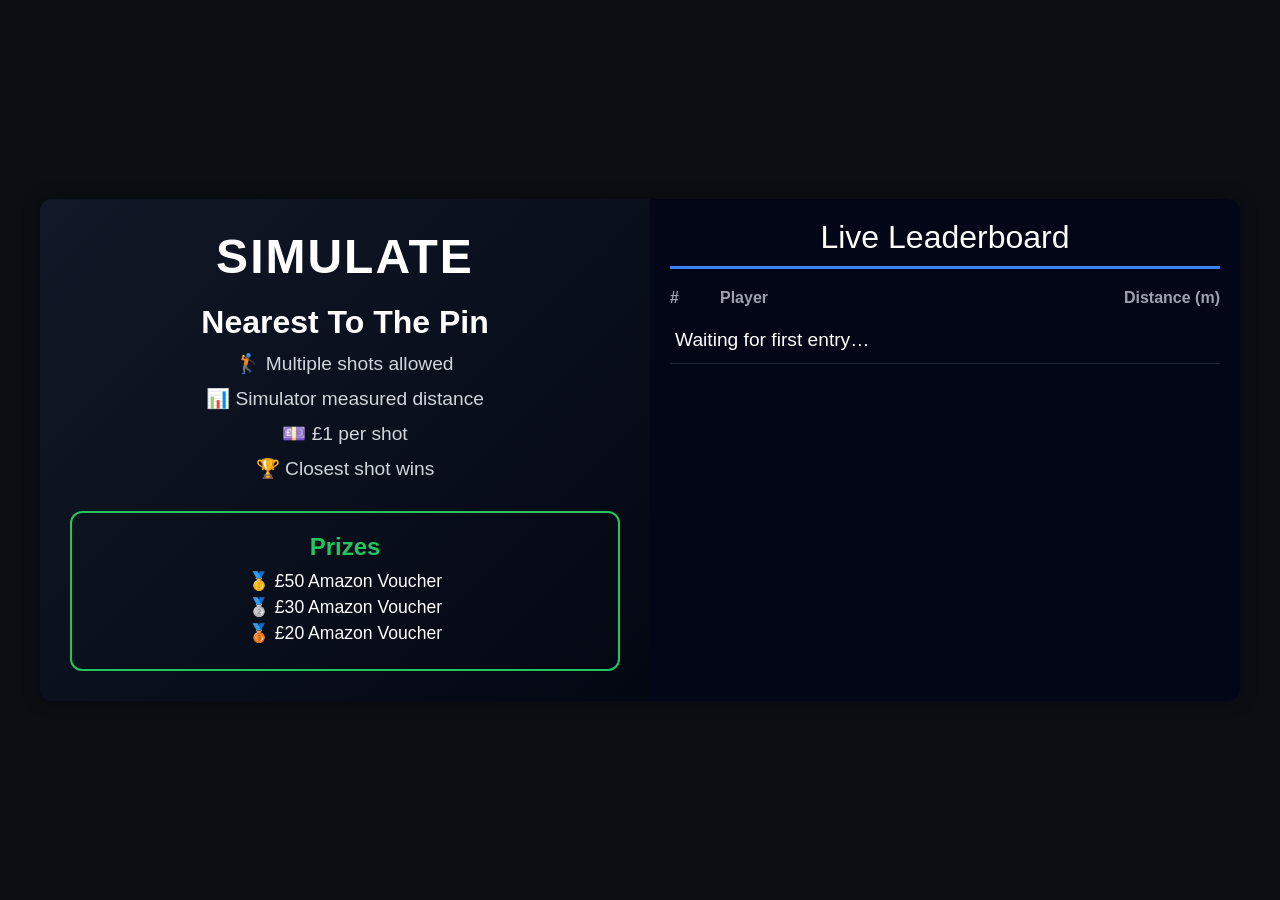
==== index.html @ a819c857 "Merge branch 'main' of https://github.com/Simulate-It-ne/Closest-to-the-pin-leaderboard Commit bring" ====
<!DOCTYPE html>
<html lang="en">
<head>
  <meta charset="UTF-8" />
  <title>Nearest to the Pin Leaderboard</title>
  <meta name="viewport" content="width=device-width, initial-scale=1.0">

  <style>
    * { box-sizing: border-box; margin: 0; padding: 0; font-family: Arial, Helvetica, sans-serif; }
    body { background: #0b0f14; color: #ffffff; min-height: 100vh; display: flex; justify-content: center; align-items: center; padding: 10px; }
    .container { display: flex; flex-direction: column; width: 100%; max-width: 1200px; background: #111827; border-radius: 12px; overflow: hidden; box-shadow: 0 0 15px rgba(0,0,0,0.5); transition: all 0.5s ease; }
    @media(min-width: 768px){ .container { flex-direction: row; } }

    .left-panel { flex: 1; padding: 30px; background: linear-gradient(135deg, #111827, #030712); display: flex; flex-direction: column; justify-content: space-between; }
    .logo { font-size: 3rem; font-weight: bold; letter-spacing: 2px; margin-bottom: 20px; text-align: center; }
    .instructions h2 { font-size: 2rem; margin-bottom: 10px; text-align: center; }
    .instructions p { font-size: 1.2rem; line-height: 1.4; margin-bottom: 8px; color: #d1d5db; text-align: center; }
    .prize-box { margin-top: 20px; padding: 20px; border: 2px solid #22c55e; border-radius: 12px; text-align: center; }
    .prize-box h3 { font-size: 1.5rem; margin-bottom: 10px; color: #22c55e; }
    .prize-box p { font-size: 1.1rem; margin-bottom: 5px; }

    .right-panel { flex: 1; padding: 20px; background: #020617; overflow-x: auto; }
    .leaderboard-title { font-size: 2rem; margin-bottom: 20px; border-bottom: 3px solid #3b82f6; padding-bottom: 10px; text-align: center; }
    table { width: 100%; border-collapse: collapse; }
    th { text-align: left; font-size: 1rem; color: #9ca3af; padding-bottom: 10px; }
    td { padding: 12px 5px; font-size: 1.2rem; border-bottom: 1px solid #1f2933; transition: all 0.5s ease; }
    .rank { width: 50px; }
    .distance { text-align: right; font-weight: bold; }

    tr.gold td { color: #facc15; font-weight: bold; }
    tr.silver td { color: #e5e7eb; font-weight: bold; }
    tr.bronze td { color: #f97316; font-weight: bold; }

    /* SLIDE IN ANIMATION */
    tr.moved { animation: slideUp 0.6s ease forwards; }
    @keyframes slideUp {
      0% { transform: translateY(20px); opacity: 0; }
      100% { transform: translateY(0); opacity: 1; }
    }

    @media(max-width: 480px){
      .logo { font-size: 2rem; }
      .instructions h2 { font-size: 1.5rem; }
      .instructions p, .prize-box p { font-size: 1rem; }
      th, td { font-size: 1rem; padding: 8px 5px; }
    }
  </style>
</head>

<body>

<div class="container">

  <div class="left-panel">
    <div>
      <div class="logo">SIMULATE</div>
      <div class="instructions">
        <h2>Nearest To The Pin</h2>
        <p>🏌️ Multiple shots allowed</p>
        <p>📊 Simulator measured distance</p>
        <p>💷 £1 per shot</p>
        <p>🏆 Closest shot wins</p>
      </div>
    </div>
    <div class="prize-box">
      <h3>Prizes</h3>
      <p>🥇 £50 Amazon Voucher</p>
      <p>🥈 £30 Amazon Voucher</p>
      <p>🥉 £20 Amazon Voucher</p>
    </div>
  </div>

  <div class="right-panel">
    <div class="leaderboard-title">Live Leaderboard</div>
    <table>
      <thead>
        <tr>
          <th class="rank">#</th>
          <th>Player</th>
          <th class="distance">Distance (m)</th>
        </tr>
      </thead>
      <tbody id="leaderboard-body">
        <tr><td colspan="3">Waiting for first entry…</td></tr>
      </tbody>
    </table>
  </div>

</div>

<script>
const TEST_MODE = false; // true = simulated data, false = live Google Sheet
const API_URL = "https://script.google.com/macros/s/AKfycbxM4Q0GzfSFafMn5JOLvknQPxur6YLpH0fPWZyk-YEV23MB2y2PyA5SuwaWOexLCKLb/exec";

let previousOrder = [];

function generateTestData() {
  const names = ["Alice","Bob","Charlie","David","Eva","Frank","Grace","Hannah","Ivy","Jack","Kelly","Leo"];
  return names.map(name => ({
    name,
    bestDistance: +(Math.random()*50+10).toFixed(2)
  })).sort((a,b)=>a.bestDistance-b.bestDistance).slice(0,10); // Limit top 10
}

async function fetchLeaderboard() {
  let data;
  if(TEST_MODE){
    data = generateTestData();
  } else {
    try {
      const response = await fetch(API_URL);
      data = await response.json();
      data = data.sort((a,b)=>a.bestDistance-b.bestDistance).slice(0,10);
    } catch (error) {
      console.error("Leaderboard fetch failed", error);
      return;
    }
  }
  renderLeaderboard(data);
}

function renderLeaderboard(data) {
  const tbody = document.getElementById("leaderboard-body");
  const newOrder = data.map(p => p.name);

  tbody.innerHTML = "";

  if(!data || data.length===0){
    tbody.innerHTML = `<tr><td colspan="3">Waiting for first entry…</td></tr>`;
    return;
  }

  data.forEach((player,index)=>{
    const row = document.createElement("tr");

    if(index===0) row.classList.add("gold");
    if(index===1) row.classList.add("silver");
    if(index===2) row.classList.add("bronze");

    if(previousOrder.includes(player.name)){
      const oldIndex = previousOrder.indexOf(player.name);
      if(oldIndex !== index) row.classList.add("moved");
    }

    const medal = index===0 ? "🥇" : index===1 ? "🥈" : index===2 ? "🥉" : index+1;
    row.innerHTML = `<td class="rank">${medal}</td><td>${player.name}</td><td class="distance">${player.bestDistance.toFixed(2)}</td>`;
    tbody.appendChild(row);
  });

  previousOrder = newOrder;
}

fetchLeaderboard();
setInterval(fetchLeaderboard, 3000);
</script>

</body>
</html>
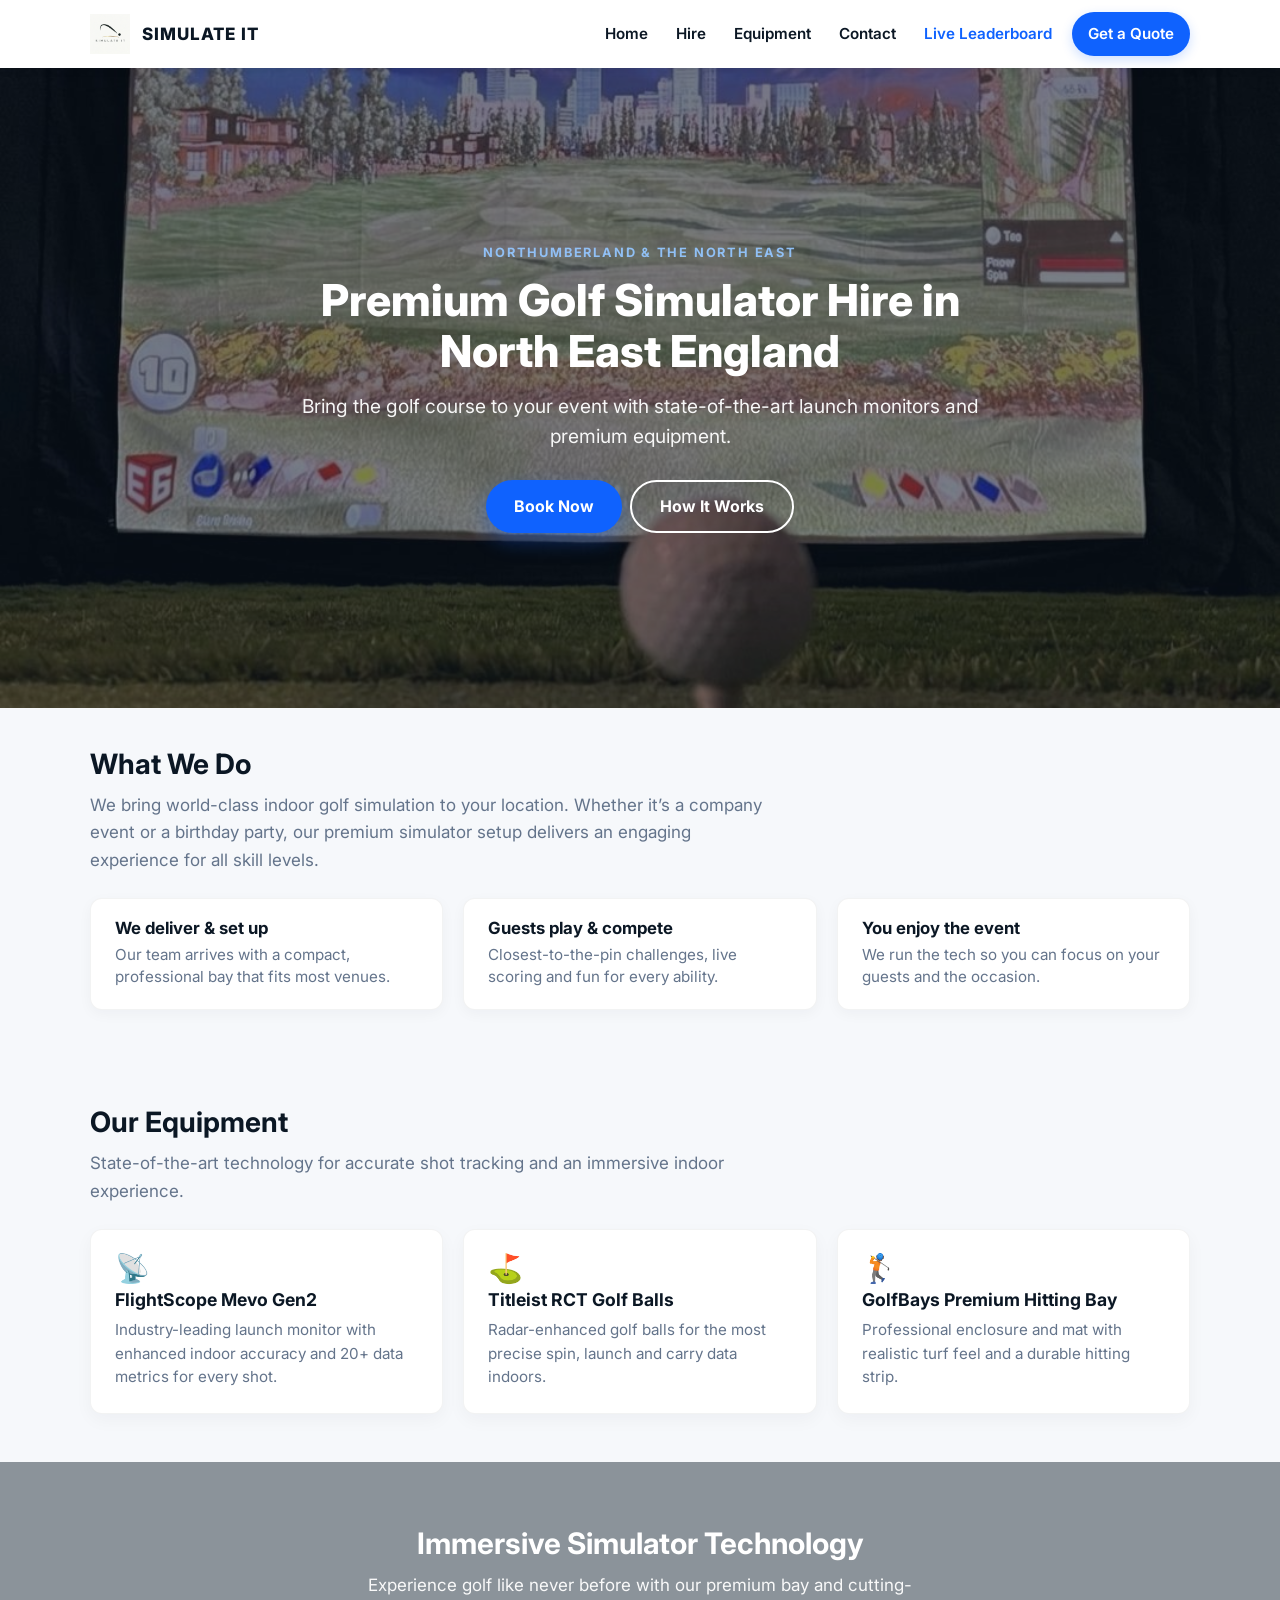
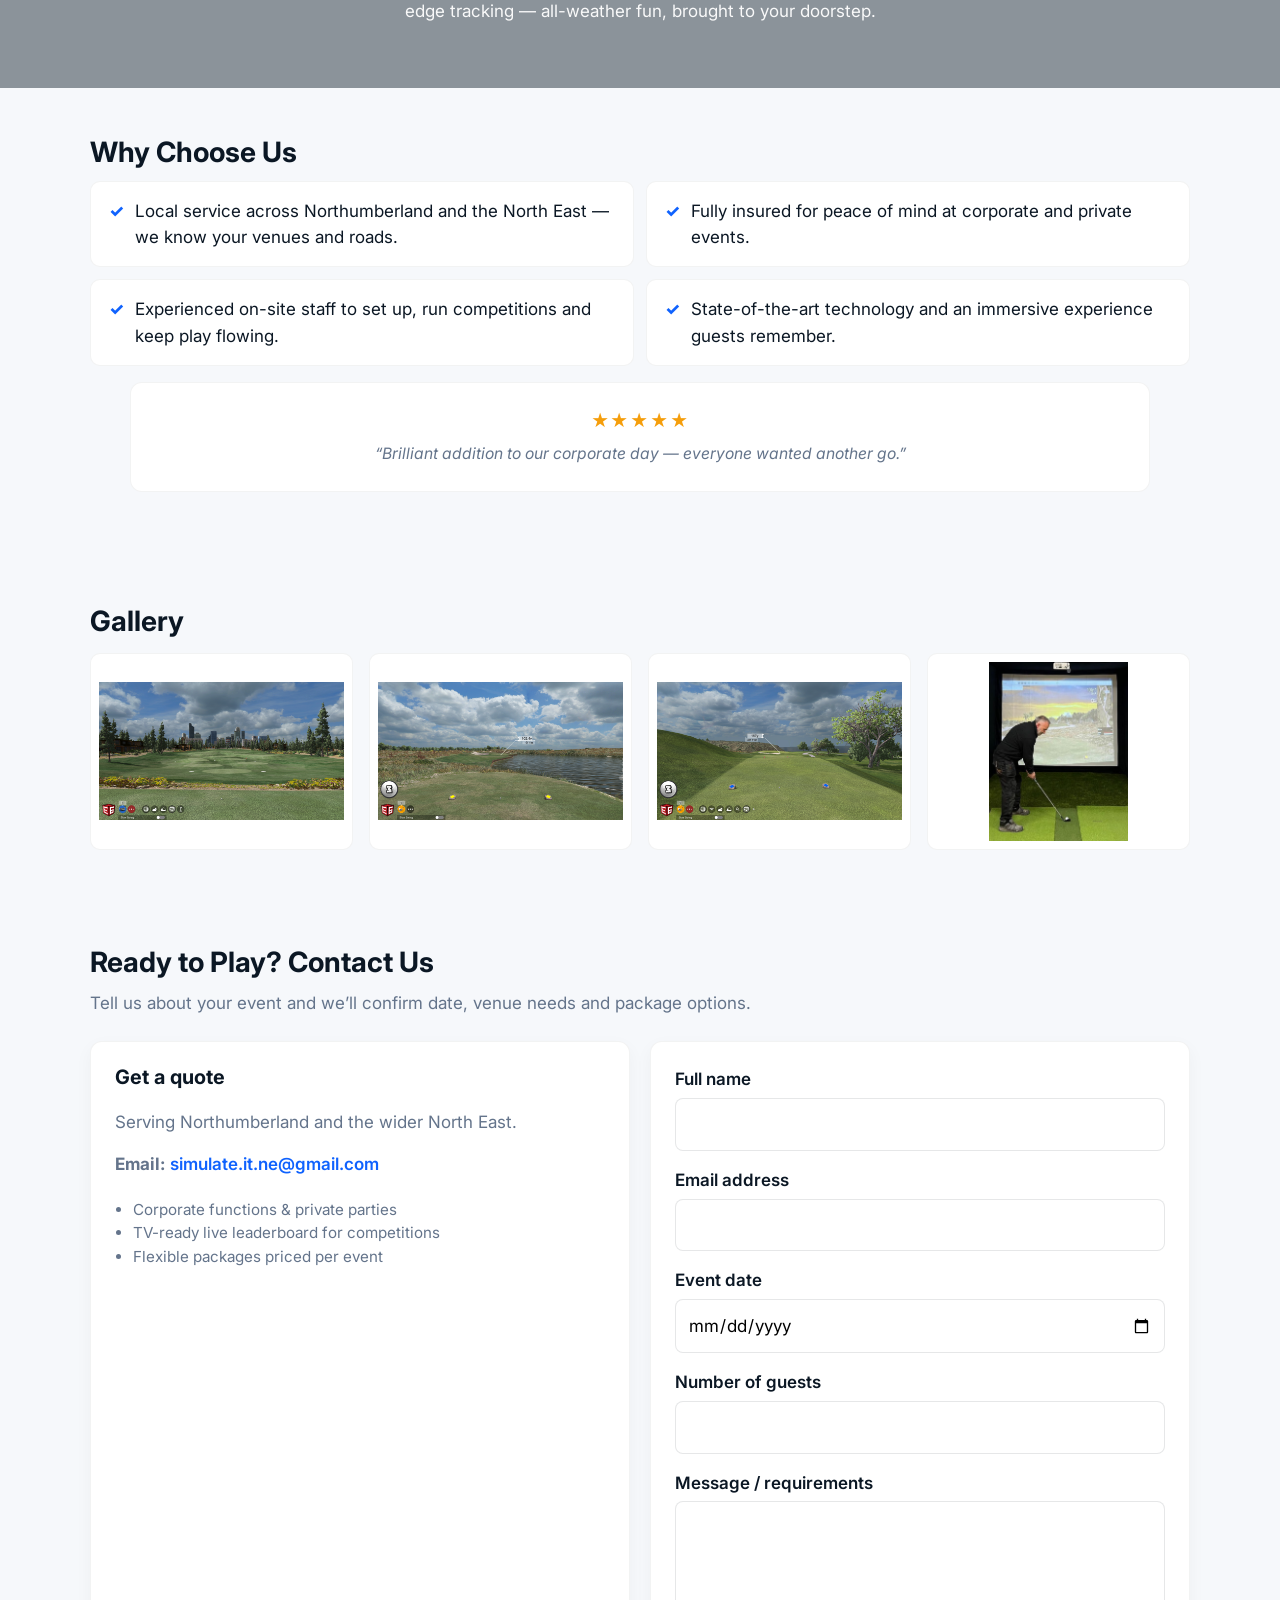
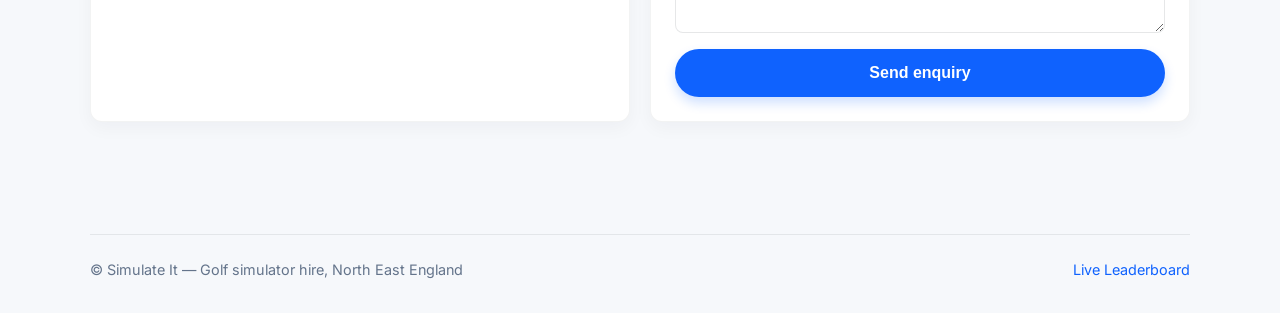
==== commit 57c30741: "Add images and improved layout" ====
--- a/index.html
+++ b/index.html
@@ -2,157 +2,430 @@
 <html lang="en">
 <head>
   <meta charset="UTF-8" />
-  <title>Nearest to the Pin Leaderboard</title>
-  <meta name="viewport" content="width=device-width, initial-scale=1.0">
-
+  <title>Simulate It | Premium Golf Simulator Hire — North East England</title>
+  <meta name="viewport" content="width=device-width, initial-scale=1.0" />
+  <meta name="description" content="Premium golf simulator hire in Northumberland and the North East. State-of-the-art launch monitors, immersive events, corporate days and parties." />
+  <link rel="icon" href="Photos/Logo.png" type="image/png" />
+  <link rel="preload" as="image" href="Photos/Ball_Screen.jpeg" />
+  <link href="https://fonts.googleapis.com/css2?family=Inter:wght@400;600;700;800&display=swap" rel="stylesheet">
   <style>
-    * { box-sizing: border-box; margin: 0; padding: 0; font-family: Arial, Helvetica, sans-serif; }
-    body { background: #0b0f14; color: #ffffff; min-height: 100vh; display: flex; justify-content: center; align-items: center; padding: 10px; }
-    .container { display: flex; flex-direction: column; width: 100%; max-width: 1200px; background: #111827; border-radius: 12px; overflow: hidden; box-shadow: 0 0 15px rgba(0,0,0,0.5); transition: all 0.5s ease; }
-    @media(min-width: 768px){ .container { flex-direction: row; } }
-
-    .left-panel { flex: 1; padding: 30px; background: linear-gradient(135deg, #111827, #030712); display: flex; flex-direction: column; justify-content: space-between; }
-    .logo { font-size: 3rem; font-weight: bold; letter-spacing: 2px; margin-bottom: 20px; text-align: center; }
-    .instructions h2 { font-size: 2rem; margin-bottom: 10px; text-align: center; }
-    .instructions p { font-size: 1.2rem; line-height: 1.4; margin-bottom: 8px; color: #d1d5db; text-align: center; }
-    .prize-box { margin-top: 20px; padding: 20px; border: 2px solid #22c55e; border-radius: 12px; text-align: center; }
-    .prize-box h3 { font-size: 1.5rem; margin-bottom: 10px; color: #22c55e; }
-    .prize-box p { font-size: 1.1rem; margin-bottom: 5px; }
-
-    .right-panel { flex: 1; padding: 20px; background: #020617; overflow-x: auto; }
-    .leaderboard-title { font-size: 2rem; margin-bottom: 20px; border-bottom: 3px solid #3b82f6; padding-bottom: 10px; text-align: center; }
-    table { width: 100%; border-collapse: collapse; }
-    th { text-align: left; font-size: 1rem; color: #9ca3af; padding-bottom: 10px; }
-    td { padding: 12px 5px; font-size: 1.2rem; border-bottom: 1px solid #1f2933; transition: all 0.5s ease; }
-    .rank { width: 50px; }
-    .distance { text-align: right; font-weight: bold; }
-
-    tr.gold td { color: #facc15; font-weight: bold; }
-    tr.silver td { color: #e5e7eb; font-weight: bold; }
-    tr.bronze td { color: #f97316; font-weight: bold; }
-
-    /* SLIDE IN ANIMATION */
-    tr.moved { animation: slideUp 0.6s ease forwards; }
-    @keyframes slideUp {
-      0% { transform: translateY(20px); opacity: 0; }
-      100% { transform: translateY(0); opacity: 1; }
-    }
-
-    @media(max-width: 480px){
-      .logo { font-size: 2rem; }
-      .instructions h2 { font-size: 1.5rem; }
-      .instructions p, .prize-box p { font-size: 1rem; }
-      th, td { font-size: 1rem; padding: 8px 5px; }
+    :root{
+      --bg:#f6f8fb;--surface:#ffffff;--primary:#0f62fe;--text:#0b1724;--muted:#64748b;
+      --card-radius:12px;--container-width:1100px;--base-font-size:17px;--base-line:1.55;
+      --header-h:3.5rem;--section-pad:3rem
+    }
+    *{box-sizing:border-box}
+    html{scroll-behavior:smooth}
+    @media (prefers-reduced-motion: reduce){
+      html{scroll-behavior:auto}
+    }
+    body{
+      margin:0;font-family:Inter,system-ui,-apple-system,BlinkMacSystemFont,'Segoe UI',Roboto,Helvetica,Arial,sans-serif;
+      background:var(--bg);color:var(--text);font-size:var(--base-font-size);line-height:var(--base-line);
+      -webkit-font-smoothing:antialiased;-moz-osx-font-smoothing:grayscale;overflow-x:hidden
+    }
+    a{color:var(--primary);text-decoration:none}
+    a:hover{text-decoration:underline}
+    img{display:block;max-width:100%;height:auto}
+    h1,h2,h3{line-height:1.15;margin-top:0}
+    h2{font-size:clamp(1.35rem,2.5vw,1.75rem);margin-bottom:.75rem}
+    .section-intro{color:var(--muted);max-width:42rem;margin:0 0 1.5rem;line-height:1.6}
+
+    /* Sticky header */
+    .site-header{
+      position:sticky;top:0;z-index:1000;background:var(--surface);
+      box-shadow:0 2px 8px rgba(11,23,36,0.08);min-height:var(--header-h)
+    }
+    .header-inner{
+      width:min(var(--container-width),calc(100% - 2rem));margin:0 auto;
+      display:flex;align-items:center;justify-content:space-between;gap:1rem;
+      padding:.75rem 0;min-height:var(--header-h)
+    }
+    .brand{display:inline-flex;align-items:center;gap:.75rem;font-weight:800;letter-spacing:.06em;text-transform:uppercase;color:var(--text);text-decoration:none}
+    .brand:hover{text-decoration:none}
+    .brand-logo{width:40px;height:40px;object-fit:contain}
+    .nav-toggle{
+      display:none;align-items:center;justify-content:center;width:44px;height:44px;
+      border:1px solid rgba(11,23,36,0.1);border-radius:8px;background:var(--surface);
+      cursor:pointer;padding:0
+    }
+    .nav-toggle span,.nav-toggle span::before,.nav-toggle span::after{
+      display:block;width:20px;height:2px;background:var(--text);position:relative;transition:transform .2s,opacity .2s
+    }
+    .nav-toggle span::before,.nav-toggle span::after{content:"";position:absolute;left:0}
+    .nav-toggle span::before{top:-6px}
+    .nav-toggle span::after{top:6px}
+    body.nav-open .nav-toggle span{background:transparent}
+    body.nav-open .nav-toggle span::before{transform:translateY(6px) rotate(45deg)}
+    body.nav-open .nav-toggle span::after{transform:translateY(-6px) rotate(-45deg)}
+    .main-nav ul{list-style:none;margin:0;padding:0;display:flex;align-items:center;gap:.25rem;flex-wrap:wrap}
+    .main-nav a{
+      display:inline-flex;align-items:center;min-height:44px;padding:0 .75rem;
+      border-radius:8px;color:var(--text);font-weight:600;font-size:.95rem
+    }
+    .main-nav a:hover{background:rgba(15,98,254,0.06);text-decoration:none;color:var(--primary)}
+    .main-nav .nav-cta{
+      background:var(--primary);color:#fff!important;margin-left:.25rem;
+      padding:0 1rem;border-radius:999px;box-shadow:0 4px 12px rgba(15,98,254,0.2)
+    }
+    .main-nav .nav-cta:hover{background:#0b4fd4;text-decoration:none}
+    .main-nav .nav-leaderboard{color:var(--primary)}
+
+    /* Hero */
+    .hero{
+      position:relative;min-height:min(85vh,640px);display:flex;align-items:center;justify-content:center;
+      text-align:center;color:#fff;padding:4rem 1.25rem;
+      background:url('Photos/Ball_Screen.jpeg') center/cover no-repeat
+    }
+    .hero::before{
+      content:"";position:absolute;inset:0;background:rgba(11,23,36,0.55);z-index:0
+    }
+    .hero-inner{position:relative;z-index:1;max-width:720px}
+    .hero .eyebrow{
+      font-weight:700;color:#93c5fd;letter-spacing:.14em;text-transform:uppercase;
+      font-size:.8rem;margin-bottom:.75rem
+    }
+    .hero h1{font-size:clamp(1.75rem,4.5vw,2.75rem);margin:0 0 1rem;font-weight:800}
+    .hero p{font-size:clamp(1rem,2vw,1.2rem);margin:0 0 1.75rem;line-height:1.55;opacity:.95}
+    .btn{
+      display:inline-flex;align-items:center;justify-content:center;min-height:48px;
+      padding:.75rem 1.75rem;background:var(--primary);color:#fff!important;
+      border-radius:999px;font-weight:700;font-size:1rem;
+      box-shadow:0 8px 20px rgba(15,98,254,0.35);text-decoration:none!important
+    }
+    .btn:hover{background:#0b4fd4;text-decoration:none!important}
+    .btn-outline{
+      background:transparent;border:2px solid #fff;margin-left:.75rem;
+      box-shadow:none
+    }
+    .btn-outline:hover{background:rgba(255,255,255,0.12)}
+
+    main{width:min(var(--container-width),calc(100% - 2rem));margin:0 auto;padding-bottom:4rem}
+    .section{padding:var(--section-pad) 0}
+    .section:first-of-type{padding-top:2.5rem}
+
+    .steps{display:grid;gap:1.25rem;margin-top:1.5rem}
+    @media(min-width:768px){.steps{grid-template-columns:repeat(3,1fr)}}
+    .step-card{
+      background:var(--surface);border-radius:var(--card-radius);padding:1.25rem 1.5rem;
+      border:1px solid rgba(11,23,36,0.05);box-shadow:0 4px 14px rgba(17,24,39,0.04)
+    }
+    .step-card h3{margin:0 0 .35rem;font-size:1.05rem}
+    .step-card p{margin:0;color:var(--muted);font-size:.95rem;line-height:1.5}
+
+    .cards{display:grid;gap:1.25rem}
+    @media(min-width:768px){.cards{grid-template-columns:repeat(3,1fr)}}
+    .card{
+      background:var(--surface);border-radius:var(--card-radius);padding:1.5rem;
+      border:1px solid rgba(11,23,36,0.05);box-shadow:0 6px 18px rgba(17,24,39,0.04)
+    }
+    .card-icon{font-size:1.75rem;margin-bottom:.5rem;line-height:1}
+    .card h3{margin:0 0 .5rem;font-size:1.1rem}
+    .card p{margin:0;color:var(--muted);font-size:.95rem;line-height:1.55}
+
+    .why-list{margin:0;padding:0;list-style:none;display:grid;gap:.75rem}
+    @media(min-width:600px){.why-list{grid-template-columns:1fr 1fr}}
+    .why-list li{
+      display:flex;gap:.65rem;align-items:flex-start;background:var(--surface);
+      padding:1rem 1.15rem;border-radius:10px;border:1px solid rgba(11,23,36,0.05)
+    }
+    .why-list li::before{content:"✓";flex-shrink:0;font-weight:800;color:var(--primary)}
+
+    .testimonial{
+      text-align:center;padding:1.5rem;background:var(--surface);border-radius:var(--card-radius);
+      border:1px solid rgba(11,23,36,0.05);margin-top:1rem
+    }
+    .testimonial .stars{color:#f59e0b;font-size:1.1rem;letter-spacing:.1em;margin-bottom:.5rem}
+    .testimonial p{margin:0;color:var(--muted);font-style:italic;font-size:.98rem}
+
+    /* Parallax band */
+    .parallax{
+      background:url('Photos/Driving%20range.PNG') center/cover no-repeat fixed;
+      position:relative;padding:4rem 1.25rem;color:#fff;text-align:center;margin:0 calc(50% - 50vw);
+      width:100vw
+    }
+    .parallax::before{content:"";position:absolute;inset:0;background:rgba(11,23,36,0.45)}
+    .parallax-content{position:relative;max-width:36rem;margin:0 auto}
+    .parallax-content h2{color:#fff;margin-bottom:.75rem;font-size:clamp(1.35rem,3vw,1.85rem)}
+    .parallax-content p{margin:0;opacity:.95;line-height:1.55}
+
+    .gallery{display:grid;grid-template-columns:repeat(auto-fit,minmax(200px,1fr));gap:1rem;margin-top:1rem}
+    .gallery-item{
+      border-radius:10px;overflow:hidden;background:#fff;border:1px solid rgba(11,23,36,0.05);
+      aspect-ratio:4/3;display:flex;align-items:center;justify-content:center;padding:.5rem
+    }
+    .gallery-item img{width:100%;height:100%;object-fit:contain}
+
+    .form-grid{display:grid;gap:1.25rem}
+    @media(min-width:900px){.form-grid{grid-template-columns:1fr 1fr}}
+    .form-card{
+      background:var(--surface);padding:1.5rem;border-radius:var(--card-radius);
+      border:1px solid rgba(11,23,36,0.05);box-shadow:0 6px 18px rgba(17,24,39,0.04)
+    }
+    .form-card h3{margin-top:0}
+    .contact-details{margin:1rem 0 0;padding:0;list-style:none;color:var(--muted)}
+    .contact-details li{margin-bottom:.35rem}
+    .contact-details a{color:var(--primary);font-weight:600}
+    .form-group{display:grid;margin-bottom:1rem}
+    .form-group label{font-weight:600;margin-bottom:.35rem}
+    .form-group input,.form-group textarea{
+      padding:.75rem;border-radius:8px;border:1px solid rgba(11,23,36,0.1);
+      font:inherit;min-height:44px
+    }
+    .form-group textarea{min-height:100px;resize:vertical}
+    .submit-button{
+      width:100%;min-height:48px;background:var(--primary);border-radius:999px;
+      padding:.75rem 1.25rem;border:none;color:#fff;font-weight:700;cursor:pointer;
+      font-size:1rem;box-shadow:0 6px 12px rgba(15,98,254,0.2)
+    }
+    .submit-button:hover{background:#0b4fd4}
+
+    footer{
+      width:min(var(--container-width),calc(100% - 2rem));margin:0 auto 2rem;
+      padding-top:1.5rem;border-top:1px solid rgba(11,23,36,0.08);
+      color:var(--muted);font-size:.9rem;display:flex;justify-content:space-between;flex-wrap:wrap;gap:.5rem
+    }
+
+    /* Scroll reveal */
+    .reveal{opacity:0;transform:translateY(16px);transition:opacity .5s ease,transform .5s ease}
+    .reveal.is-visible{opacity:1;transform:translateY(0)}
+
+    @media (prefers-reduced-motion: reduce){
+      .reveal{opacity:1;transform:none;transition:none}
+      .parallax{background-attachment:scroll}
+      body.nav-open .nav-toggle span::before,
+      body.nav-open .nav-toggle span::after{transition:none}
+    }
+
+    @media(max-width:800px){
+      .parallax{background-attachment:scroll}
+    }
+
+    @media(max-width:768px){
+      :root{--section-pad:2.25rem}
+      .nav-toggle{display:inline-flex}
+      .main-nav{
+        position:fixed;top:var(--header-h);left:0;right:0;background:var(--surface);
+        box-shadow:0 8px 24px rgba(11,23,36,0.1);padding:1rem;
+        transform:translateY(-120%);opacity:0;pointer-events:none;
+        transition:transform .25s ease,opacity .25s ease
+      }
+      body.nav-open .main-nav{transform:translateY(0);opacity:1;pointer-events:auto}
+      body.nav-open{overflow:hidden}
+      .main-nav ul{flex-direction:column;align-items:stretch;gap:.25rem}
+      .main-nav a{width:100%;justify-content:flex-start;padding:0 1rem}
+      .main-nav .nav-cta{margin-left:0;margin-top:.5rem;justify-content:center}
+      .hero{min-height:70vh;padding:3rem 1rem}
+      .hero .btn{width:100%;margin:.5rem 0 0}
+      .hero .btn-outline{margin-left:0;border-color:rgba(255,255,255,0.85)}
+      .btn-outline{display:inline-flex}
+    }
+
+    @media(min-width:769px){
+      .hero .hero-actions{display:flex;flex-wrap:wrap;justify-content:center;gap:.5rem}
+      .hero .btn-outline{margin-left:0}
     }
   </style>
 </head>
-
 <body>
-
-<div class="container">
-
-  <div class="left-panel">
-    <div>
-      <div class="logo">SIMULATE</div>
-      <div class="instructions">
-        <h2>Nearest To The Pin</h2>
-        <p>🏌️ Multiple shots allowed</p>
-        <p>📊 Simulator measured distance</p>
-        <p>💷 £1 per shot</p>
-        <p>🏆 Closest shot wins</p>
-      </div>
+  <header class="site-header">
+    <div class="header-inner">
+      <a class="brand" href="#home">
+        <img src="Photos/Logo.png" alt="" class="brand-logo" width="40" height="40">
+        Simulate It
+      </a>
+      <button type="button" class="nav-toggle" id="nav-toggle" aria-label="Open menu" aria-expanded="false" aria-controls="main-nav">
+        <span></span>
+      </button>
+      <nav class="main-nav" id="main-nav" aria-label="Main">
+        <ul>
+          <li><a href="#home">Home</a></li>
+          <li><a href="#services">Hire</a></li>
+          <li><a href="#equipment">Equipment</a></li>
+          <li><a href="#contact">Contact</a></li>
+          <li><a class="nav-leaderboard" href="Leaderboard.html">Live Leaderboard</a></li>
+          <li><a class="nav-cta" href="#contact">Get a Quote</a></li>
+        </ul>
+      </nav>
     </div>
-    <div class="prize-box">
-      <h3>Prizes</h3>
-      <p>🥇 £50 Amazon Voucher</p>
-      <p>🥈 £30 Amazon Voucher</p>
-      <p>🥉 £20 Amazon Voucher</p>
+  </header>
+
+  <section id="home" class="hero">
+    <div class="hero-inner reveal">
+      <p class="eyebrow">Northumberland &amp; the North East</p>
+      <h1>Premium Golf Simulator Hire in North East England</h1>
+      <p>Bring the golf course to your event with state-of-the-art launch monitors and premium equipment.</p>
+      <div class="hero-actions">
+        <a href="#contact" class="btn">Book Now</a>
+        <a href="#services" class="btn btn-outline">How It Works</a>
+      </div>
     </div>
-  </div>
-
-  <div class="right-panel">
-    <div class="leaderboard-title">Live Leaderboard</div>
-    <table>
-      <thead>
-        <tr>
-          <th class="rank">#</th>
-          <th>Player</th>
-          <th class="distance">Distance (m)</th>
-        </tr>
-      </thead>
-      <tbody id="leaderboard-body">
-        <tr><td colspan="3">Waiting for first entry…</td></tr>
-      </tbody>
-    </table>
-  </div>
-
-</div>
-
-<script>
-const TEST_MODE = false; // true = simulated data, false = live Google Sheet
-const API_URL = "https://script.google.com/macros/s/AKfycbxM4Q0GzfSFafMn5JOLvknQPxur6YLpH0fPWZyk-YEV23MB2y2PyA5SuwaWOexLCKLb/exec";
-
-let previousOrder = [];
-
-function generateTestData() {
-  const names = ["Alice","Bob","Charlie","David","Eva","Frank","Grace","Hannah","Ivy","Jack","Kelly","Leo"];
-  return names.map(name => ({
-    name,
-    bestDistance: +(Math.random()*50+10).toFixed(2)
-  })).sort((a,b)=>a.bestDistance-b.bestDistance).slice(0,10); // Limit top 10
-}
-
-async function fetchLeaderboard() {
-  let data;
-  if(TEST_MODE){
-    data = generateTestData();
-  } else {
-    try {
-      const response = await fetch(API_URL);
-      data = await response.json();
-      data = data.sort((a,b)=>a.bestDistance-b.bestDistance).slice(0,10);
-    } catch (error) {
-      console.error("Leaderboard fetch failed", error);
-      return;
-    }
-  }
-  renderLeaderboard(data);
-}
-
-function renderLeaderboard(data) {
-  const tbody = document.getElementById("leaderboard-body");
-  const newOrder = data.map(p => p.name);
-
-  tbody.innerHTML = "";
-
-  if(!data || data.length===0){
-    tbody.innerHTML = `<tr><td colspan="3">Waiting for first entry…</td></tr>`;
-    return;
-  }
-
-  data.forEach((player,index)=>{
-    const row = document.createElement("tr");
-
-    if(index===0) row.classList.add("gold");
-    if(index===1) row.classList.add("silver");
-    if(index===2) row.classList.add("bronze");
-
-    if(previousOrder.includes(player.name)){
-      const oldIndex = previousOrder.indexOf(player.name);
-      if(oldIndex !== index) row.classList.add("moved");
-    }
-
-    const medal = index===0 ? "🥇" : index===1 ? "🥈" : index===2 ? "🥉" : index+1;
-    row.innerHTML = `<td class="rank">${medal}</td><td>${player.name}</td><td class="distance">${player.bestDistance.toFixed(2)}</td>`;
-    tbody.appendChild(row);
-  });
-
-  previousOrder = newOrder;
-}
-
-fetchLeaderboard();
-setInterval(fetchLeaderboard, 3000);
-</script>
-
+  </section>
+
+  <main>
+    <section id="services" class="section">
+      <h2 class="reveal">What We Do</h2>
+      <p class="section-intro reveal">We bring world-class indoor golf simulation to your location. Whether it&rsquo;s a company event or a birthday party, our premium simulator setup delivers an engaging experience for all skill levels.</p>
+      <div class="steps">
+        <article class="step-card reveal">
+          <h3>We deliver &amp; set up</h3>
+          <p>Our team arrives with a compact, professional bay that fits most venues.</p>
+        </article>
+        <article class="step-card reveal">
+          <h3>Guests play &amp; compete</h3>
+          <p>Closest-to-the-pin challenges, live scoring and fun for every ability.</p>
+        </article>
+        <article class="step-card reveal">
+          <h3>You enjoy the event</h3>
+          <p>We run the tech so you can focus on your guests and the occasion.</p>
+        </article>
+      </div>
+    </section>
+
+    <section id="equipment" class="section">
+      <h2 class="reveal">Our Equipment</h2>
+      <p class="section-intro reveal">State-of-the-art technology for accurate shot tracking and an immersive indoor experience.</p>
+      <div class="cards">
+        <article class="card reveal">
+          <div class="card-icon" aria-hidden="true">📡</div>
+          <h3>FlightScope Mevo Gen2</h3>
+          <p>Industry-leading launch monitor with enhanced indoor accuracy and 20+ data metrics for every shot.</p>
+        </article>
+        <article class="card reveal">
+          <div class="card-icon" aria-hidden="true">⛳</div>
+          <h3>Titleist RCT Golf Balls</h3>
+          <p>Radar-enhanced golf balls for the most precise spin, launch and carry data indoors.</p>
+        </article>
+        <article class="card reveal">
+          <div class="card-icon" aria-hidden="true">🏌️</div>
+          <h3>GolfBays Premium Hitting Bay</h3>
+          <p>Professional enclosure and mat with realistic turf feel and a durable hitting strip.</p>
+        </article>
+      </div>
+    </section>
+
+    <section class="parallax" aria-label="Immersive simulator experience">
+      <div class="parallax-content reveal">
+        <h2>Immersive Simulator Technology</h2>
+        <p>Experience golf like never before with our premium bay and cutting-edge tracking — all-weather fun, brought to your doorstep.</p>
+      </div>
+    </section>
+
+    <section id="why-us" class="section">
+      <h2 class="reveal">Why Choose Us</h2>
+      <ul class="why-list">
+        <li class="reveal">Local service across Northumberland and the North East — we know your venues and roads.</li>
+        <li class="reveal">Fully insured for peace of mind at corporate and private events.</li>
+        <li class="reveal">Experienced on-site staff to set up, run competitions and keep play flowing.</li>
+        <li class="reveal">State-of-the-art technology and an immersive experience guests remember.</li>
+      </ul>
+      <blockquote class="testimonial reveal">
+        <div class="stars" aria-label="5 out of 5 stars">★★★★★</div>
+        <p>&ldquo;Brilliant addition to our corporate day — everyone wanted another go.&rdquo;</p>
+      </blockquote>
+    </section>
+
+    <section id="gallery" class="section">
+      <h2 class="reveal">Gallery</h2>
+      <div class="gallery">
+        <div class="gallery-item reveal">
+          <img src="Photos/Driving%20range.PNG" alt="Driving range simulator view" loading="lazy" decoding="async" width="800" height="600">
+        </div>
+        <div class="gallery-item reveal">
+          <img src="Photos/Kiawah%2017.PNG" alt="Kiawah Island hole" loading="lazy" decoding="async" width="800" height="600">
+        </div>
+        <div class="gallery-item reveal">
+          <img src="Photos/Torrey%20Pines%203.PNG" alt="Torrey Pines hole" loading="lazy" decoding="async" width="800" height="600">
+        </div>
+        <div class="gallery-item reveal">
+          <img src="Photos/User_screen.jpeg" alt="Player on simulator screen" loading="lazy" decoding="async" width="800" height="600">
+        </div>
+      </div>
+    </section>
+
+    <section id="contact" class="section">
+      <h2 class="reveal">Ready to Play? Contact Us</h2>
+      <p class="section-intro reveal">Tell us about your event and we&rsquo;ll confirm date, venue needs and package options.</p>
+      <div class="form-grid">
+        <div class="form-card reveal">
+          <h3>Get a quote</h3>
+          <p style="color:var(--muted);margin-bottom:.75rem">Serving Northumberland and the wider North East.</p>
+          <ul class="contact-details">
+            <li><strong>Email:</strong> <a href="mailto:simulate.it.ne@gmail.com">simulate.it.ne@gmail.com</a></li>
+          </ul>
+          <ul style="color:var(--muted);margin:1.25rem 0 0;padding-left:1.1rem;font-size:.95rem">
+            <li>Corporate functions &amp; private parties</li>
+            <li>TV-ready live leaderboard for competitions</li>
+            <li>Flexible packages priced per event</li>
+          </ul>
+        </div>
+        <div class="form-card reveal">
+          <form id="contact-form">
+            <div class="form-group"><label for="name">Full name</label><input id="name" name="name" type="text" required autocomplete="name"></div>
+            <div class="form-group"><label for="email">Email address</label><input id="email" name="email" type="email" required autocomplete="email"></div>
+            <div class="form-group"><label for="date">Event date</label><input id="date" name="date" type="date"></div>
+            <div class="form-group"><label for="guests">Number of guests</label><input id="guests" name="guests" type="number" min="1"></div>
+            <div class="form-group"><label for="message">Message / requirements</label><textarea id="message" name="message" rows="4"></textarea></div>
+            <button type="submit" class="submit-button">Send enquiry</button>
+          </form>
+        </div>
+      </div>
+    </section>
+  </main>
+
+  <footer>
+    <span>&copy; Simulate It — Golf simulator hire, North East England</span>
+    <a href="Leaderboard.html">Live Leaderboard</a>
+  </footer>
+
+  <script>
+    (function(){
+      var toggle = document.getElementById('nav-toggle');
+      var nav = document.getElementById('main-nav');
+
+      function closeNav(){
+        document.body.classList.remove('nav-open');
+        toggle.setAttribute('aria-expanded', 'false');
+        toggle.setAttribute('aria-label', 'Open menu');
+      }
+
+      toggle.addEventListener('click', function(){
+        var open = document.body.classList.toggle('nav-open');
+        toggle.setAttribute('aria-expanded', open ? 'true' : 'false');
+        toggle.setAttribute('aria-label', open ? 'Close menu' : 'Open menu');
+      });
+
+      nav.querySelectorAll('a').forEach(function(link){
+        link.addEventListener('click', function(){ closeNav(); });
+      });
+
+      document.addEventListener('keydown', function(e){
+        if(e.key === 'Escape') closeNav();
+      });
+
+      var reduced = window.matchMedia('(prefers-reduced-motion: reduce)').matches;
+      if(!reduced){
+        var observer = new IntersectionObserver(function(entries){
+          entries.forEach(function(entry){
+            if(entry.isIntersecting){
+              entry.target.classList.add('is-visible');
+              observer.unobserve(entry.target);
+            }
+          });
+        }, { rootMargin: '0px 0px -40px 0px', threshold: 0.08 });
+
+        document.querySelectorAll('.reveal').forEach(function(el){ observer.observe(el); });
+      } else {
+        document.querySelectorAll('.reveal').forEach(function(el){ el.classList.add('is-visible'); });
+      }
+    })();
+
+    document.getElementById('contact-form').addEventListener('submit', function(e){
+      e.preventDefault();
+      var f = e.target;
+      var body = 'Name: ' + f.name.value + '\nEmail: ' + f.email.value + '\nDate: ' + f.date.value + '\nGuests: ' + f.guests.value + '\n\n' + f.message.value;
+      window.location.href = 'mailto:simulate.it.ne@gmail.com?subject=' + encodeURIComponent('Simulate It booking enquiry') + '&body=' + encodeURIComponent(body);
+    });
+  </script>
 </body>
 </html>
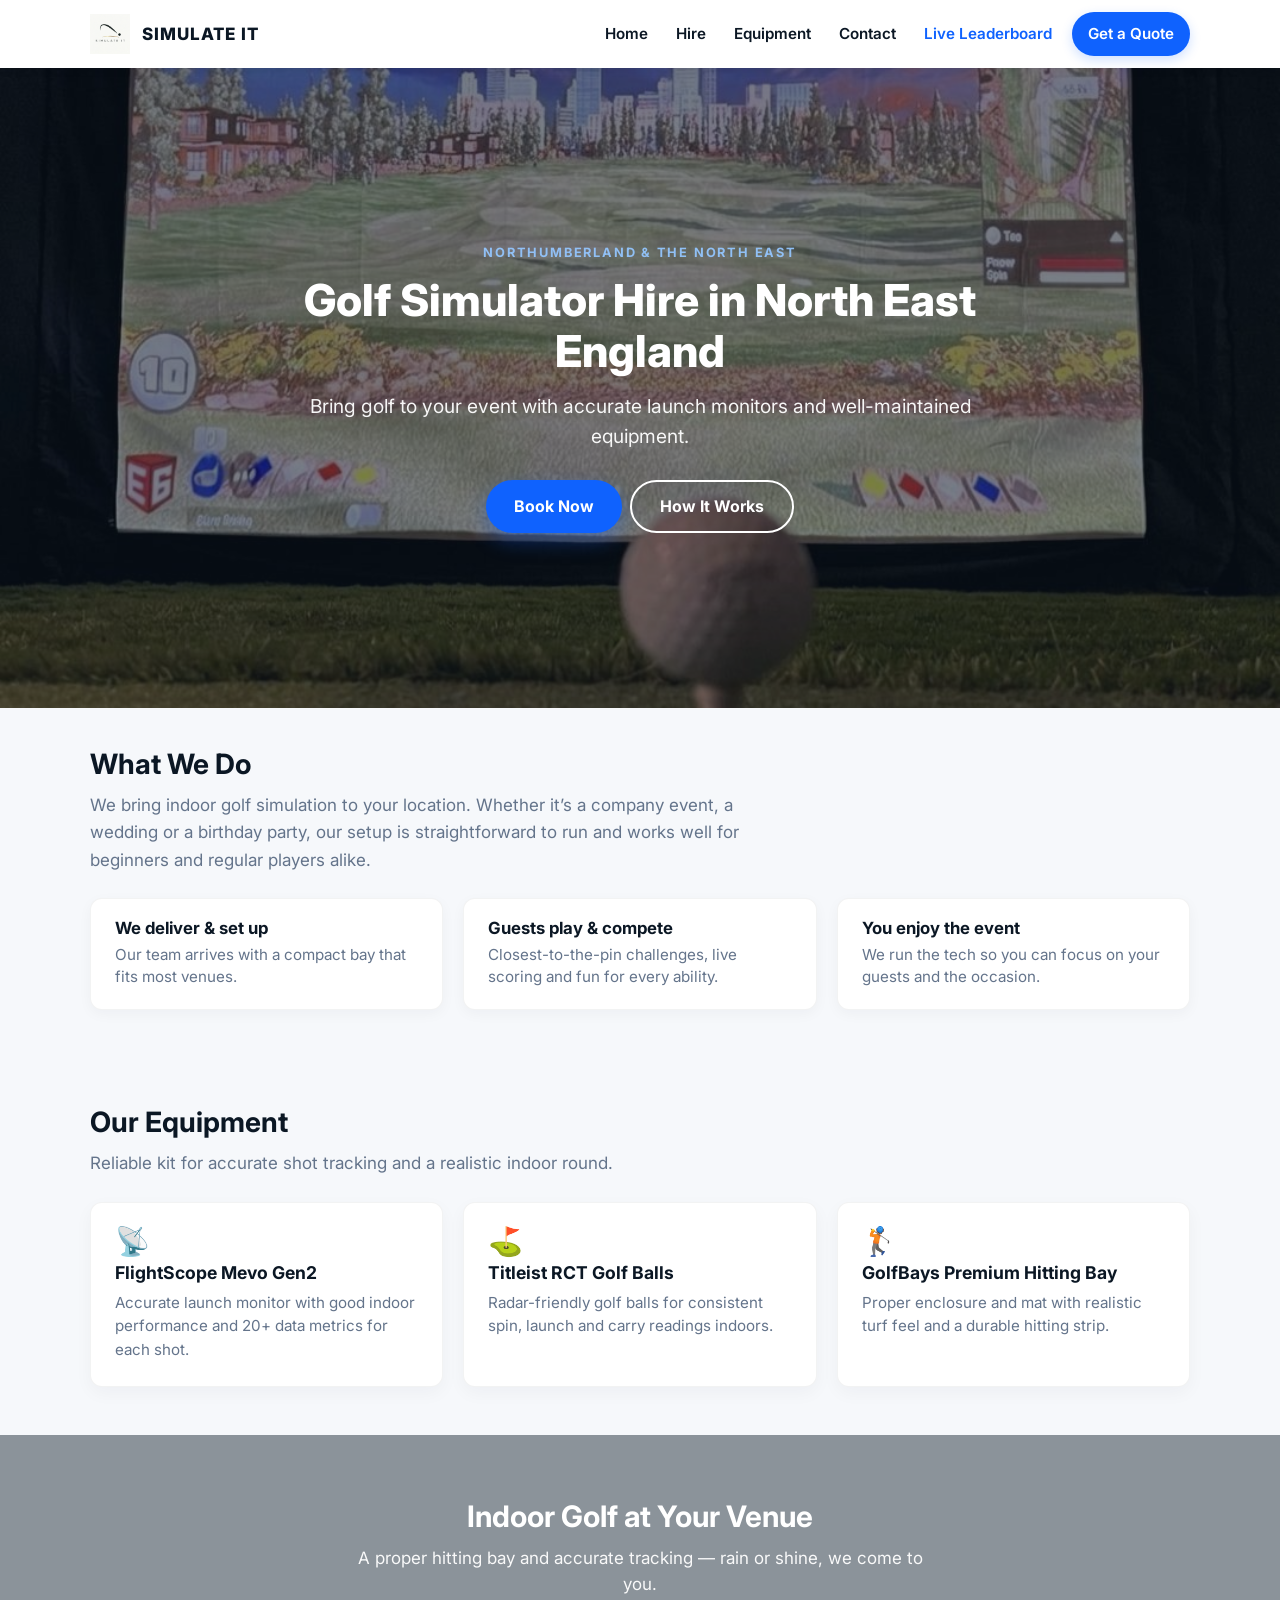
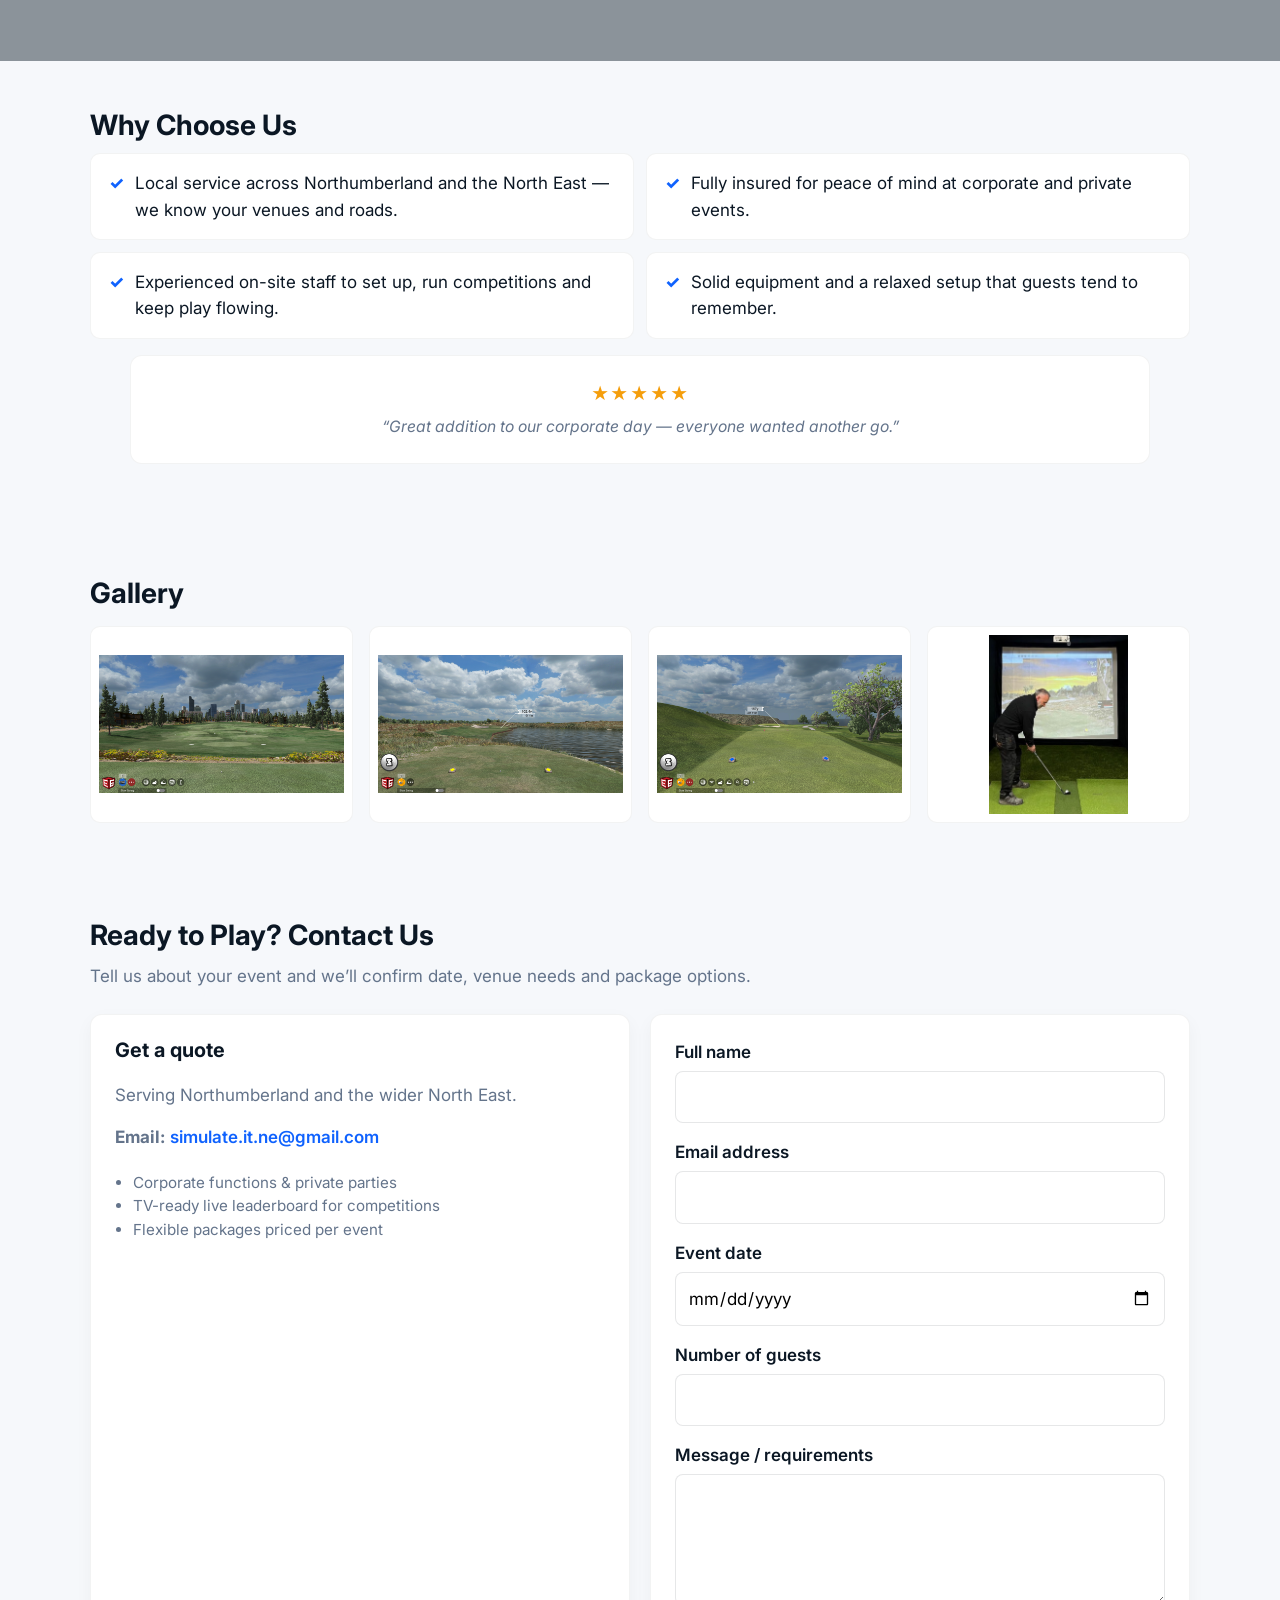
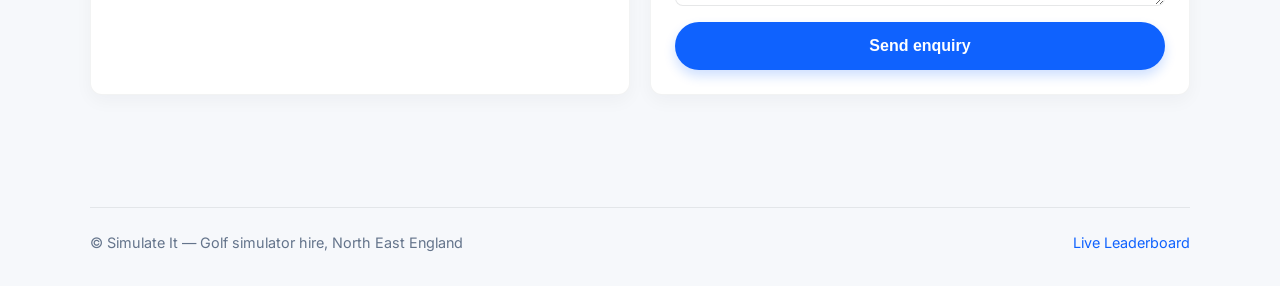
==== commit 95ef3785: "Improved wording" ====
--- a/index.html
+++ b/index.html
@@ -2,9 +2,9 @@
 <html lang="en">
 <head>
   <meta charset="UTF-8" />
-  <title>Simulate It | Premium Golf Simulator Hire — North East England</title>
+  <title>Simulate It | Golf Simulator Hire — North East England</title>
   <meta name="viewport" content="width=device-width, initial-scale=1.0" />
-  <meta name="description" content="Premium golf simulator hire in Northumberland and the North East. State-of-the-art launch monitors, immersive events, corporate days and parties." />
+  <meta name="description" content="Golf simulator hire in Northumberland and the North East. Launch-monitor accuracy for corporate days, parties and events." />
   <link rel="icon" href="Photos/Logo.png" type="image/png" />
   <link rel="preload" as="image" href="Photos/Ball_Screen.jpeg" />
   <link href="https://fonts.googleapis.com/css2?family=Inter:wght@400;600;700;800&display=swap" rel="stylesheet">
@@ -253,8 +253,8 @@
   <section id="home" class="hero">
     <div class="hero-inner reveal">
       <p class="eyebrow">Northumberland &amp; the North East</p>
-      <h1>Premium Golf Simulator Hire in North East England</h1>
-      <p>Bring the golf course to your event with state-of-the-art launch monitors and premium equipment.</p>
+      <h1>Golf Simulator Hire in North East England</h1>
+      <p>Bring golf to your event with accurate launch monitors and well-maintained equipment.</p>
       <div class="hero-actions">
         <a href="#contact" class="btn">Book Now</a>
         <a href="#services" class="btn btn-outline">How It Works</a>
@@ -265,11 +265,11 @@
   <main>
     <section id="services" class="section">
       <h2 class="reveal">What We Do</h2>
-      <p class="section-intro reveal">We bring world-class indoor golf simulation to your location. Whether it&rsquo;s a company event or a birthday party, our premium simulator setup delivers an engaging experience for all skill levels.</p>
+      <p class="section-intro reveal">We bring indoor golf simulation to your location. Whether it&rsquo;s a company event, a wedding or a birthday party, our setup is straightforward to run and works well for beginners and regular players alike.</p>
       <div class="steps">
         <article class="step-card reveal">
           <h3>We deliver &amp; set up</h3>
-          <p>Our team arrives with a compact, professional bay that fits most venues.</p>
+          <p>Our team arrives with a compact bay that fits most venues.</p>
         </article>
         <article class="step-card reveal">
           <h3>Guests play &amp; compete</h3>
@@ -284,30 +284,30 @@
 
     <section id="equipment" class="section">
       <h2 class="reveal">Our Equipment</h2>
-      <p class="section-intro reveal">State-of-the-art technology for accurate shot tracking and an immersive indoor experience.</p>
+      <p class="section-intro reveal">Reliable kit for accurate shot tracking and a realistic indoor round.</p>
       <div class="cards">
         <article class="card reveal">
           <div class="card-icon" aria-hidden="true">📡</div>
           <h3>FlightScope Mevo Gen2</h3>
-          <p>Industry-leading launch monitor with enhanced indoor accuracy and 20+ data metrics for every shot.</p>
+          <p>Accurate launch monitor with good indoor performance and 20+ data metrics for each shot.</p>
         </article>
         <article class="card reveal">
           <div class="card-icon" aria-hidden="true">⛳</div>
           <h3>Titleist RCT Golf Balls</h3>
-          <p>Radar-enhanced golf balls for the most precise spin, launch and carry data indoors.</p>
+          <p>Radar-friendly golf balls for consistent spin, launch and carry readings indoors.</p>
         </article>
         <article class="card reveal">
           <div class="card-icon" aria-hidden="true">🏌️</div>
           <h3>GolfBays Premium Hitting Bay</h3>
-          <p>Professional enclosure and mat with realistic turf feel and a durable hitting strip.</p>
-        </article>
-      </div>
-    </section>
-
-    <section class="parallax" aria-label="Immersive simulator experience">
+          <p>Proper enclosure and mat with realistic turf feel and a durable hitting strip.</p>
+        </article>
+      </div>
+    </section>
+
+    <section class="parallax" aria-label="Golf simulator at your event">
       <div class="parallax-content reveal">
-        <h2>Immersive Simulator Technology</h2>
-        <p>Experience golf like never before with our premium bay and cutting-edge tracking — all-weather fun, brought to your doorstep.</p>
+        <h2>Indoor Golf at Your Venue</h2>
+        <p>A proper hitting bay and accurate tracking — rain or shine, we come to you.</p>
       </div>
     </section>
 
@@ -317,11 +317,11 @@
         <li class="reveal">Local service across Northumberland and the North East — we know your venues and roads.</li>
         <li class="reveal">Fully insured for peace of mind at corporate and private events.</li>
         <li class="reveal">Experienced on-site staff to set up, run competitions and keep play flowing.</li>
-        <li class="reveal">State-of-the-art technology and an immersive experience guests remember.</li>
+        <li class="reveal">Solid equipment and a relaxed setup that guests tend to remember.</li>
       </ul>
       <blockquote class="testimonial reveal">
         <div class="stars" aria-label="5 out of 5 stars">★★★★★</div>
-        <p>&ldquo;Brilliant addition to our corporate day — everyone wanted another go.&rdquo;</p>
+        <p>&ldquo;Great addition to our corporate day — everyone wanted another go.&rdquo;</p>
       </blockquote>
     </section>
 
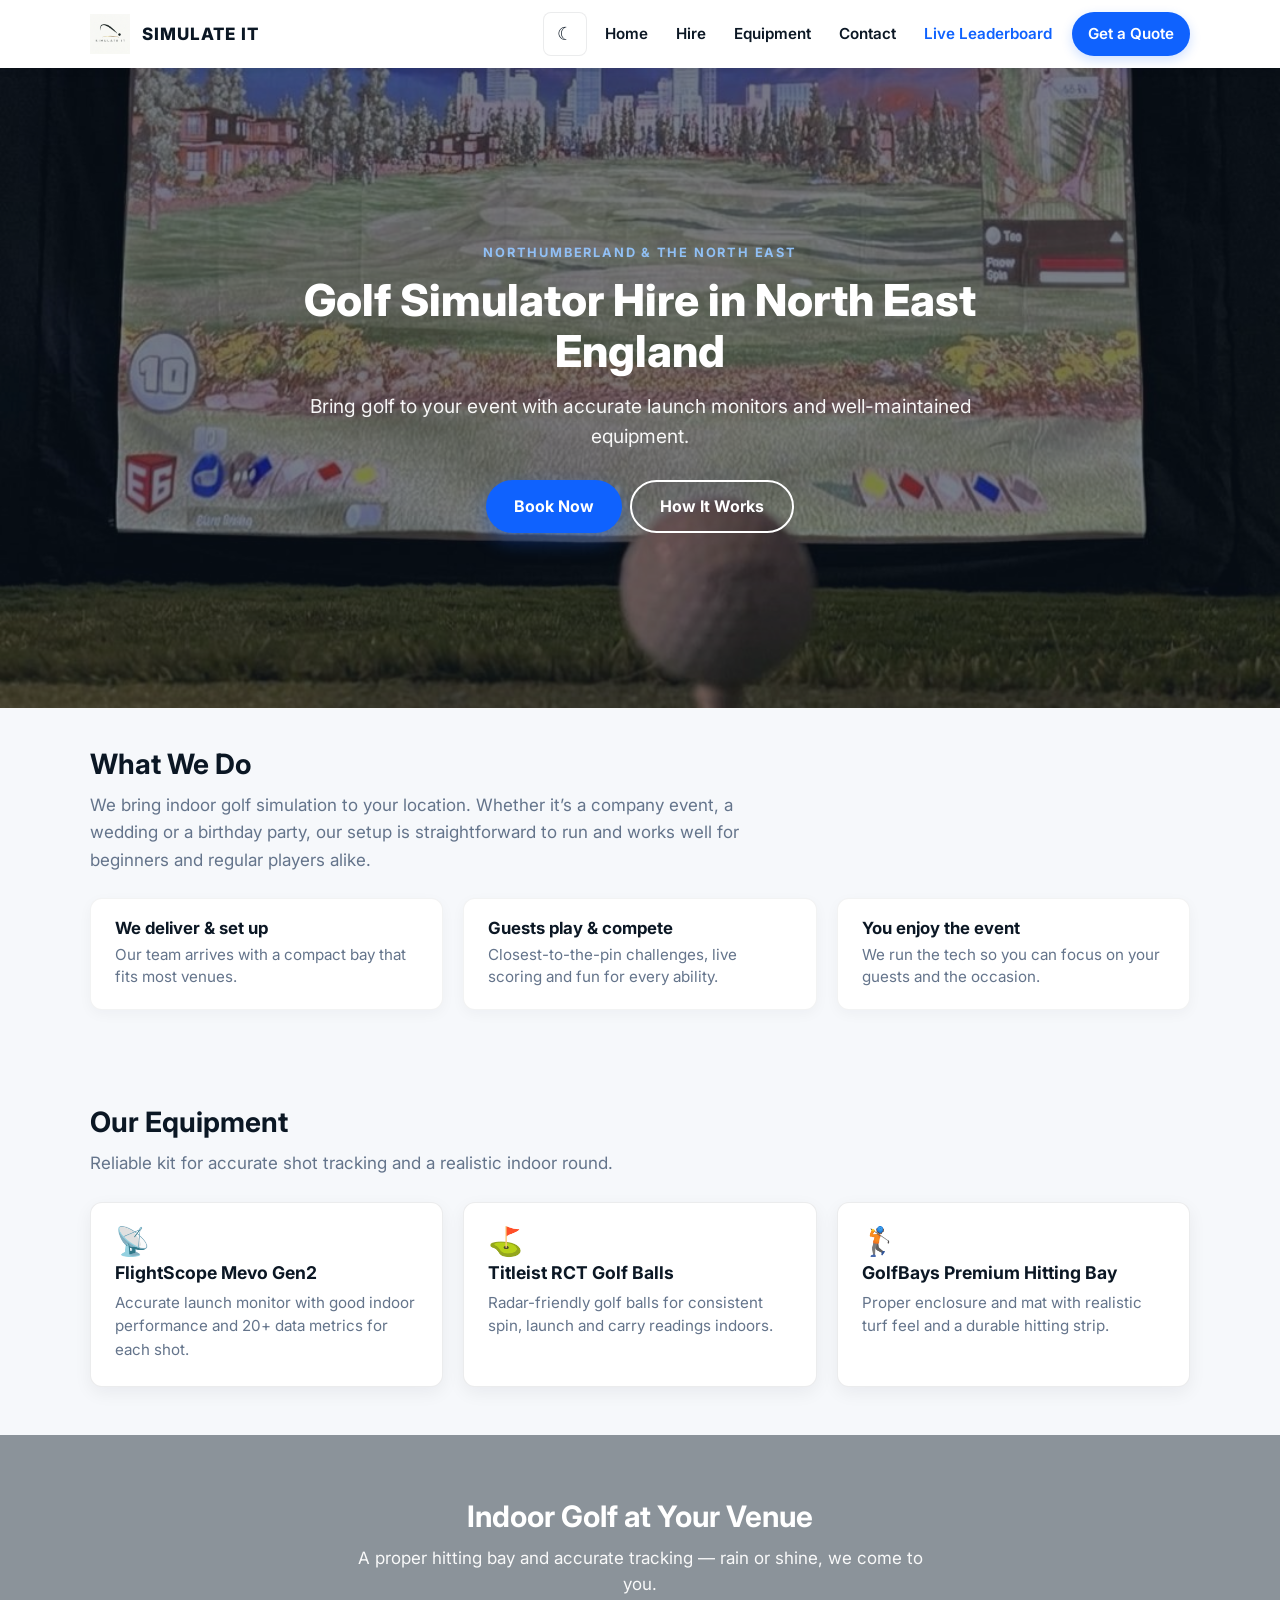
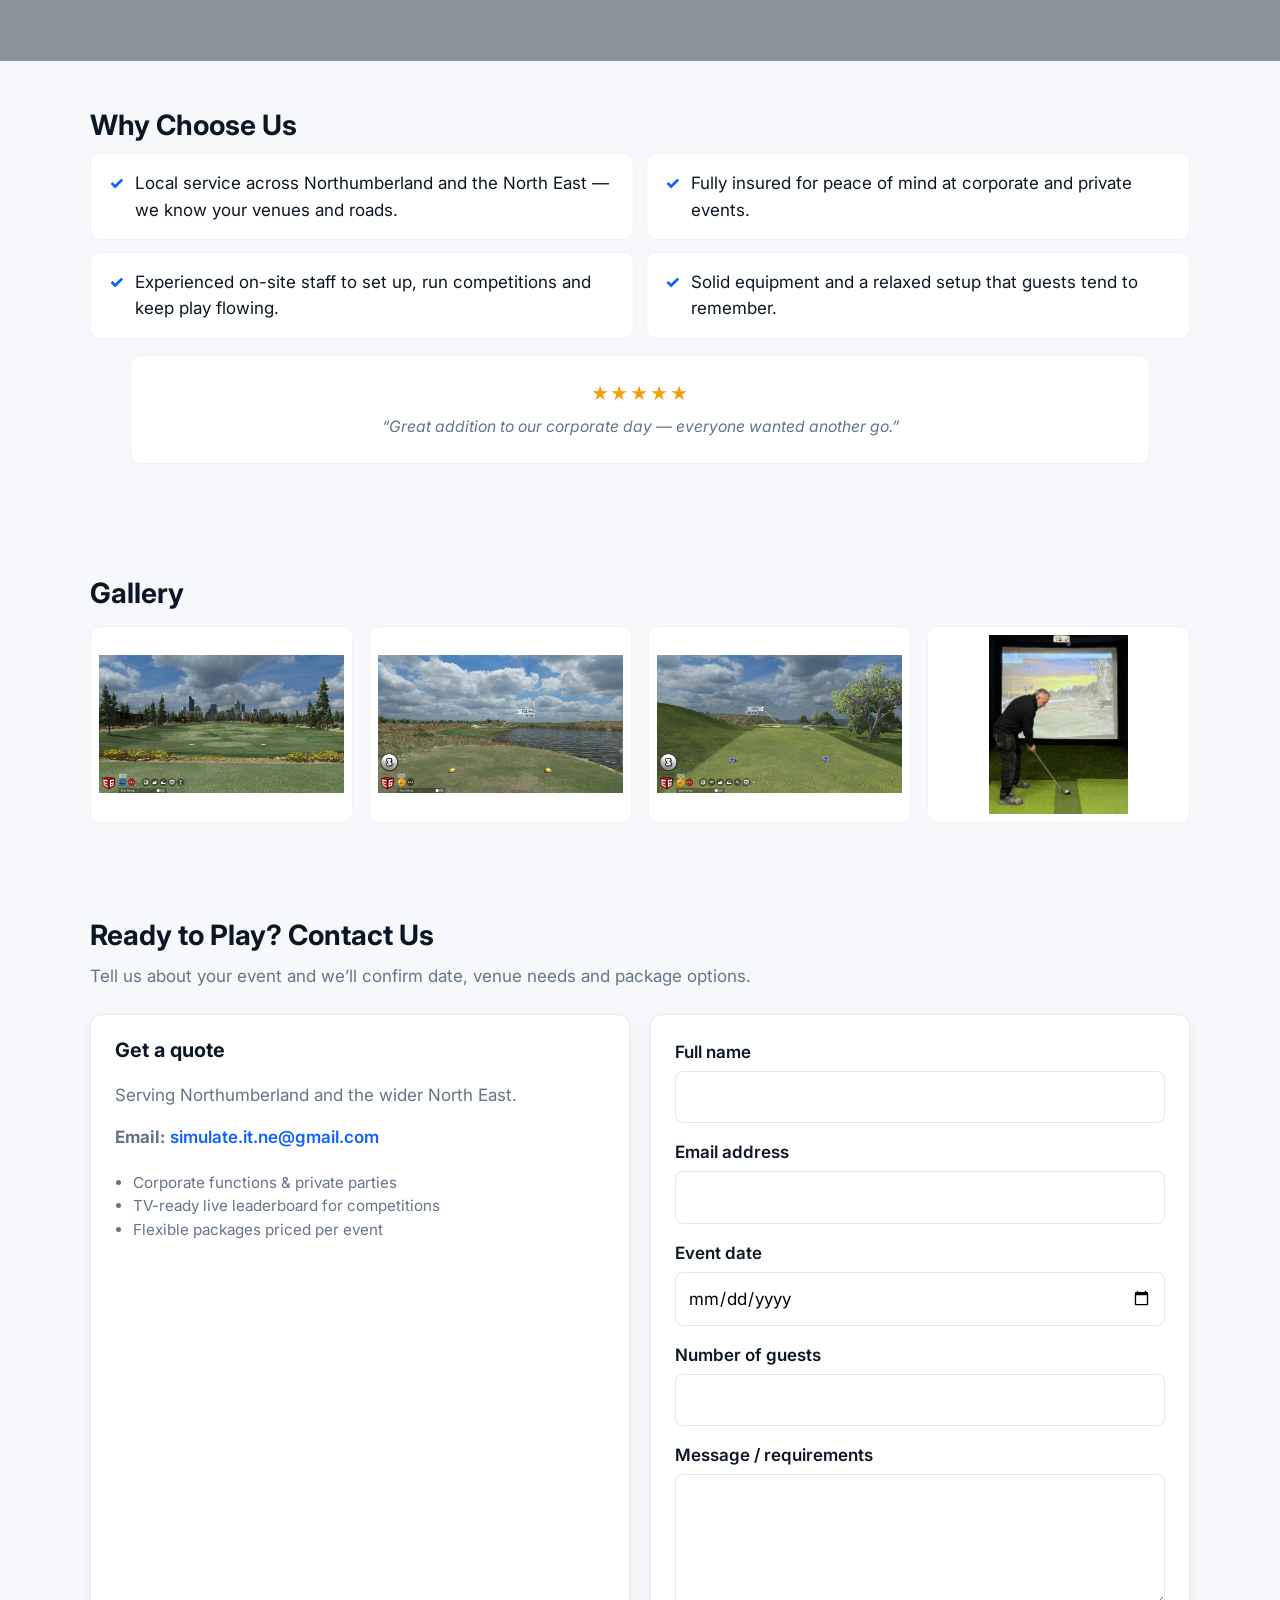
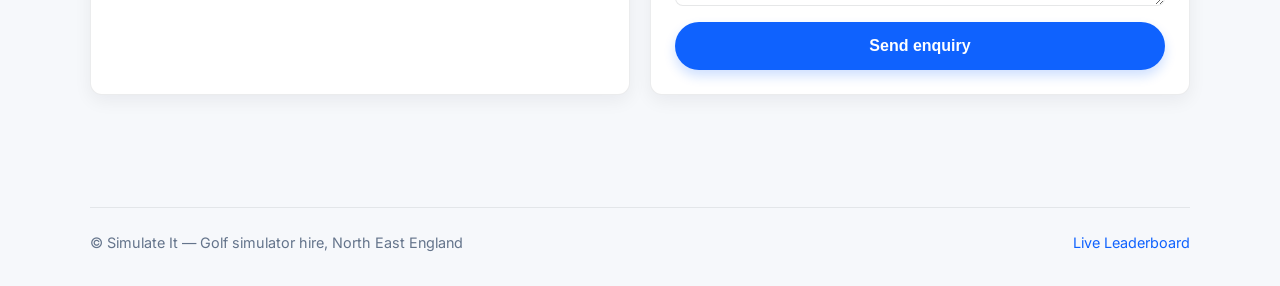
==== commit 4e9f1ce4: "Made leaderboard screen dynamic from google sheet & added flyover, dark mode and full screen mode" ====
--- a/index.html
+++ b/index.html
@@ -8,11 +8,22 @@
   <link rel="icon" href="Photos/Logo.png" type="image/png" />
   <link rel="preload" as="image" href="Photos/Ball_Screen.jpeg" />
   <link href="https://fonts.googleapis.com/css2?family=Inter:wght@400;600;700;800&display=swap" rel="stylesheet">
+  <script>try{var t=localStorage.getItem('simulate-it-theme');if(t)document.documentElement.setAttribute('data-theme',t)}catch(e){}</script>
   <style>
     :root{
       --bg:#f6f8fb;--surface:#ffffff;--primary:#0f62fe;--text:#0b1724;--muted:#64748b;
+      --border:rgba(11,23,36,0.08);--shadow:0 6px 18px rgba(17,24,39,0.06);
       --card-radius:12px;--container-width:1100px;--base-font-size:17px;--base-line:1.55;
-      --header-h:3.5rem;--section-pad:3rem
+      --header-h:3.5rem;--section-pad:3rem;--hero-overlay:rgba(11,23,36,0.55);
+      --parallax-overlay:rgba(11,23,36,0.45);--prize-bg:linear-gradient(180deg,#fff,#fbfdff);
+      color-scheme:light
+    }
+    [data-theme="dark"]{
+      --bg:#0c1118;--surface:#151d2b;--primary:#4d9aff;--text:#e8eef6;--muted:#94a3b8;
+      --border:rgba(255,255,255,0.08);--shadow:0 8px 24px rgba(0,0,0,0.35);
+      --hero-overlay:rgba(0,0,0,0.65);--parallax-overlay:rgba(0,0,0,0.55);
+      --prize-bg:linear-gradient(180deg,#1a2438,#151d2b);
+      color-scheme:dark
     }
     *{box-sizing:border-box}
     html{scroll-behavior:smooth}
@@ -34,19 +45,27 @@
     /* Sticky header */
     .site-header{
       position:sticky;top:0;z-index:1000;background:var(--surface);
-      box-shadow:0 2px 8px rgba(11,23,36,0.08);min-height:var(--header-h)
-    }
+      box-shadow:0 2px 8px var(--border);min-height:var(--header-h)
+    }
+    .header-actions{display:flex;align-items:center;gap:.35rem}
+    .icon-btn{
+      display:inline-flex;align-items:center;justify-content:center;min-width:44px;min-height:44px;
+      padding:0 .65rem;border:1px solid var(--border);border-radius:8px;background:var(--surface);
+      color:var(--text);font-size:1.15rem;cursor:pointer;line-height:1
+    }
+    .icon-btn:hover{background:rgba(15,98,254,0.08)}
     .header-inner{
       width:min(var(--container-width),calc(100% - 2rem));margin:0 auto;
       display:flex;align-items:center;justify-content:space-between;gap:1rem;
-      padding:.75rem 0;min-height:var(--header-h)
-    }
+      padding:.75rem 0;min-height:var(--header-h);flex-wrap:wrap
+    }
+    .header-end{display:flex;align-items:center;gap:.35rem;margin-left:auto}
     .brand{display:inline-flex;align-items:center;gap:.75rem;font-weight:800;letter-spacing:.06em;text-transform:uppercase;color:var(--text);text-decoration:none}
     .brand:hover{text-decoration:none}
     .brand-logo{width:40px;height:40px;object-fit:contain}
     .nav-toggle{
       display:none;align-items:center;justify-content:center;width:44px;height:44px;
-      border:1px solid rgba(11,23,36,0.1);border-radius:8px;background:var(--surface);
+      border:1px solid var(--border);border-radius:8px;background:var(--surface);
       cursor:pointer;padding:0
     }
     .nav-toggle span,.nav-toggle span::before,.nav-toggle span::after{
@@ -78,7 +97,7 @@
       background:url('Photos/Ball_Screen.jpeg') center/cover no-repeat
     }
     .hero::before{
-      content:"";position:absolute;inset:0;background:rgba(11,23,36,0.55);z-index:0
+      content:"";position:absolute;inset:0;background:var(--hero-overlay);z-index:0
     }
     .hero-inner{position:relative;z-index:1;max-width:720px}
     .hero .eyebrow{
@@ -117,7 +136,7 @@
     @media(min-width:768px){.cards{grid-template-columns:repeat(3,1fr)}}
     .card{
       background:var(--surface);border-radius:var(--card-radius);padding:1.5rem;
-      border:1px solid rgba(11,23,36,0.05);box-shadow:0 6px 18px rgba(17,24,39,0.04)
+      border:1px solid var(--border);box-shadow:var(--shadow)
     }
     .card-icon{font-size:1.75rem;margin-bottom:.5rem;line-height:1}
     .card h3{margin:0 0 .5rem;font-size:1.1rem}
@@ -144,7 +163,7 @@
       position:relative;padding:4rem 1.25rem;color:#fff;text-align:center;margin:0 calc(50% - 50vw);
       width:100vw
     }
-    .parallax::before{content:"";position:absolute;inset:0;background:rgba(11,23,36,0.45)}
+    .parallax::before{content:"";position:absolute;inset:0;background:var(--parallax-overlay)}
     .parallax-content{position:relative;max-width:36rem;margin:0 auto}
     .parallax-content h2{color:#fff;margin-bottom:.75rem;font-size:clamp(1.35rem,3vw,1.85rem)}
     .parallax-content p{margin:0;opacity:.95;line-height:1.55}
@@ -160,7 +179,7 @@
     @media(min-width:900px){.form-grid{grid-template-columns:1fr 1fr}}
     .form-card{
       background:var(--surface);padding:1.5rem;border-radius:var(--card-radius);
-      border:1px solid rgba(11,23,36,0.05);box-shadow:0 6px 18px rgba(17,24,39,0.04)
+      border:1px solid var(--border);box-shadow:var(--shadow)
     }
     .form-card h3{margin-top:0}
     .contact-details{margin:1rem 0 0;padding:0;list-style:none;color:var(--muted)}
@@ -234,10 +253,12 @@
         <img src="Photos/Logo.png" alt="" class="brand-logo" width="40" height="40">
         Simulate It
       </a>
-      <button type="button" class="nav-toggle" id="nav-toggle" aria-label="Open menu" aria-expanded="false" aria-controls="main-nav">
-        <span></span>
-      </button>
-      <nav class="main-nav" id="main-nav" aria-label="Main">
+      <div class="header-end">
+        <button type="button" class="icon-btn" data-theme-toggle aria-label="Switch to dark mode" title="Dark mode">🌙</button>
+        <button type="button" class="nav-toggle" id="nav-toggle" aria-label="Open menu" aria-expanded="false" aria-controls="main-nav">
+          <span></span>
+        </button>
+        <nav class="main-nav" id="main-nav" aria-label="Main">
         <ul>
           <li><a href="#home">Home</a></li>
           <li><a href="#services">Hire</a></li>
@@ -246,7 +267,8 @@
           <li><a class="nav-leaderboard" href="Leaderboard.html">Live Leaderboard</a></li>
           <li><a class="nav-cta" href="#contact">Get a Quote</a></li>
         </ul>
-      </nav>
+        </nav>
+      </div>
     </div>
   </header>
 
@@ -420,6 +442,9 @@
       }
     })();
 
+  </script>
+  <script src="theme.js"></script>
+  <script>
     document.getElementById('contact-form').addEventListener('submit', function(e){
       e.preventDefault();
       var f = e.target;
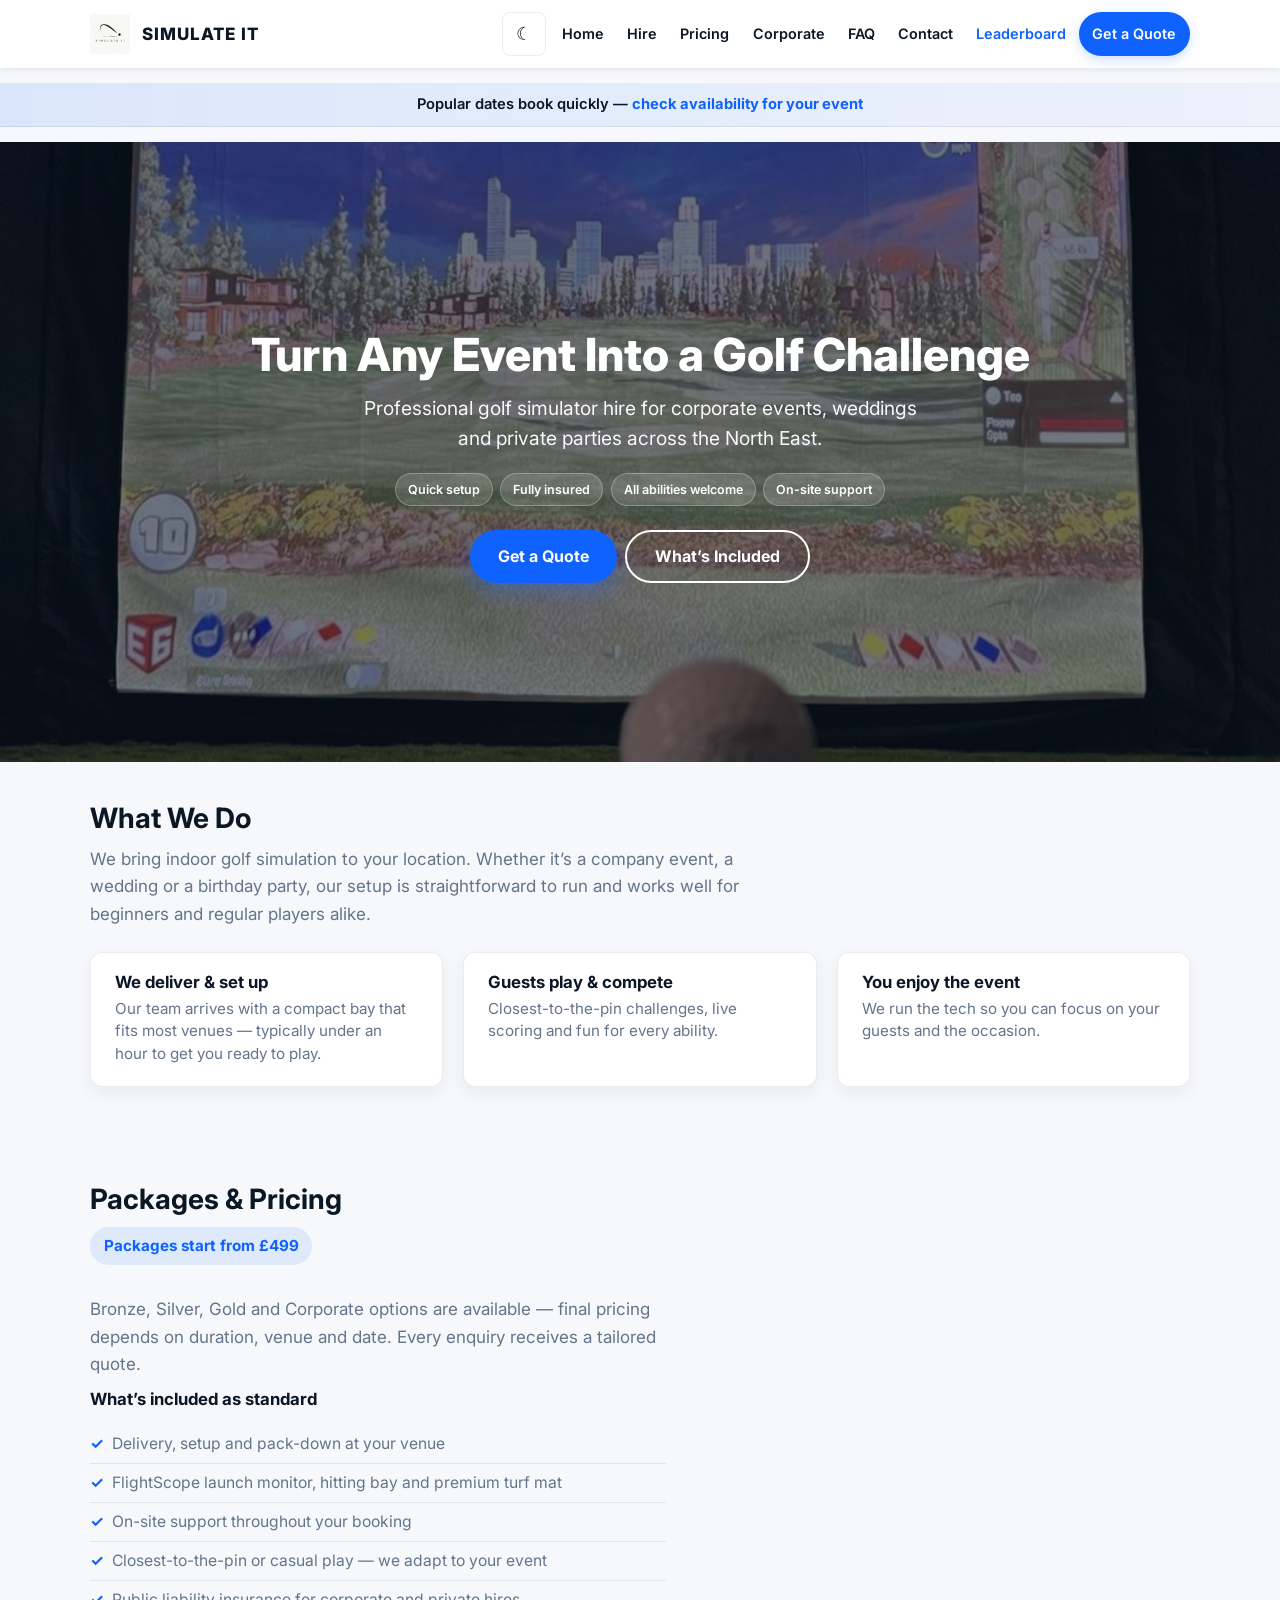
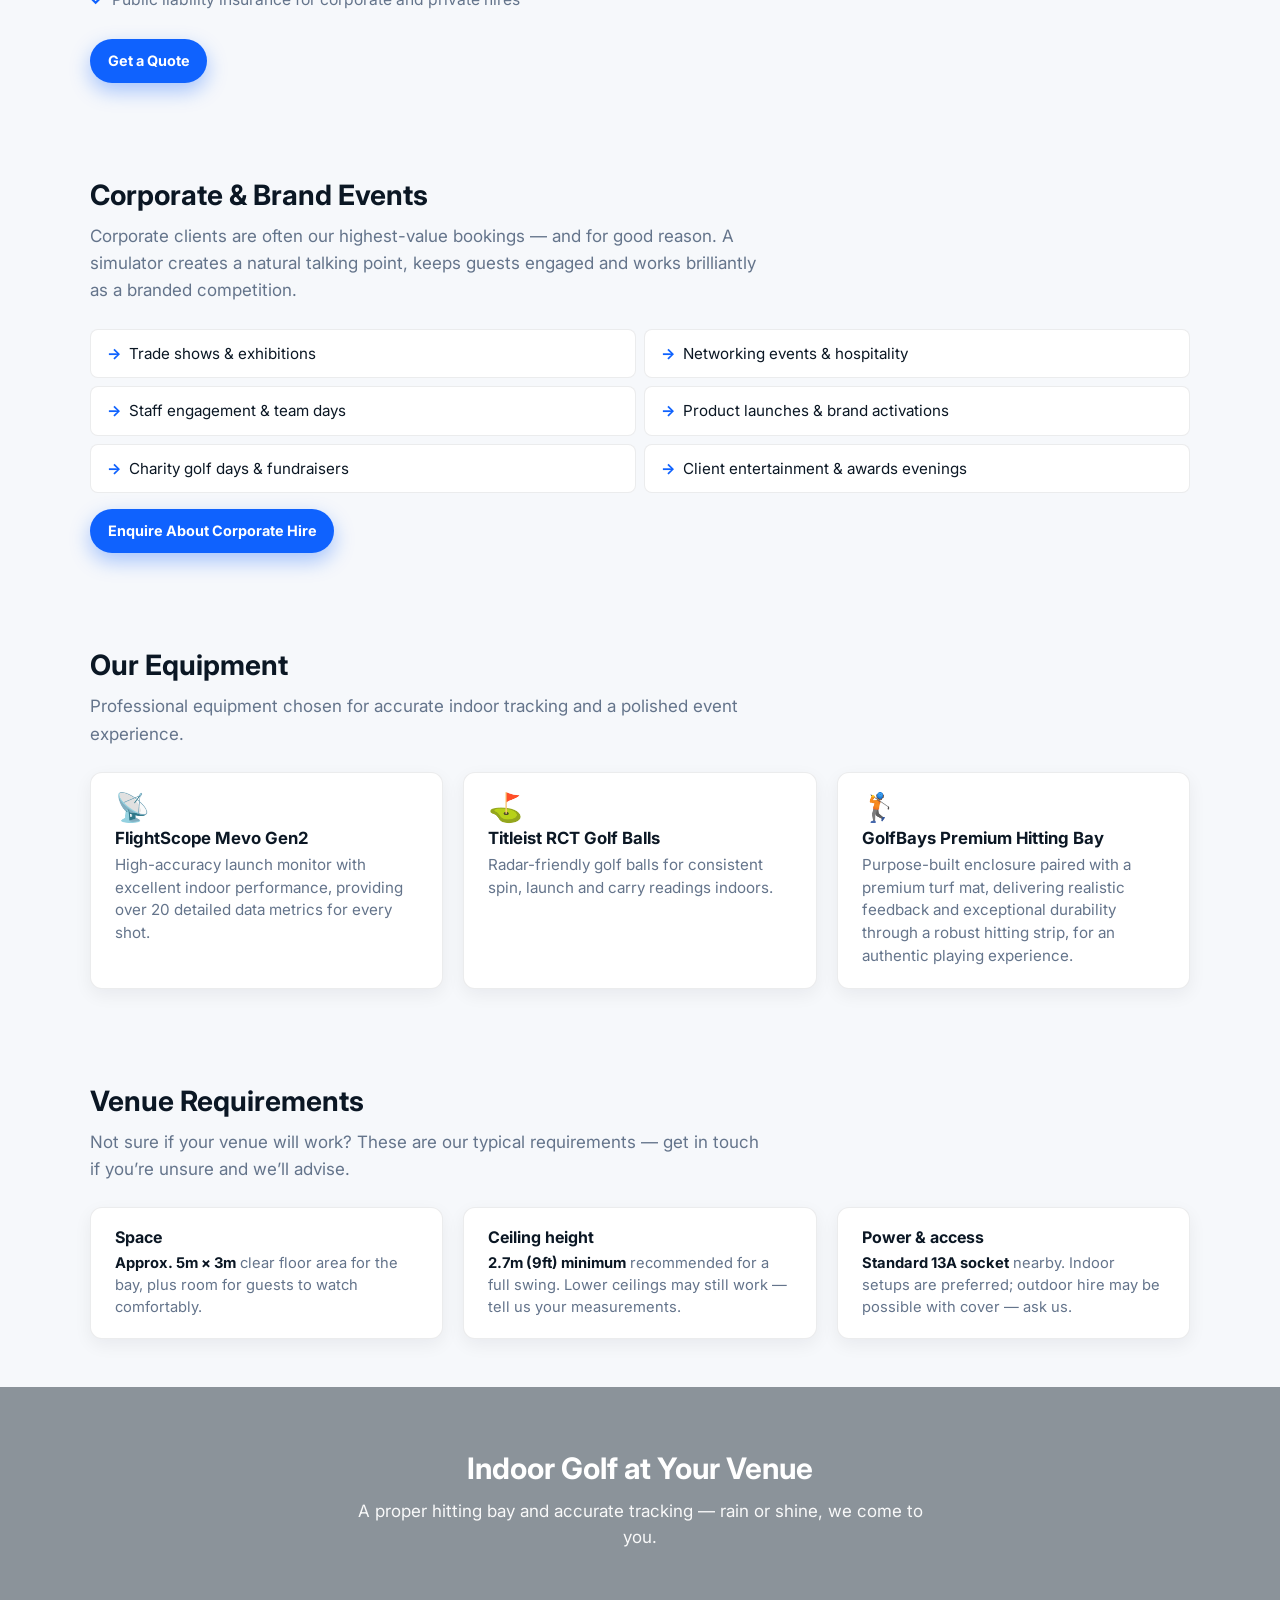
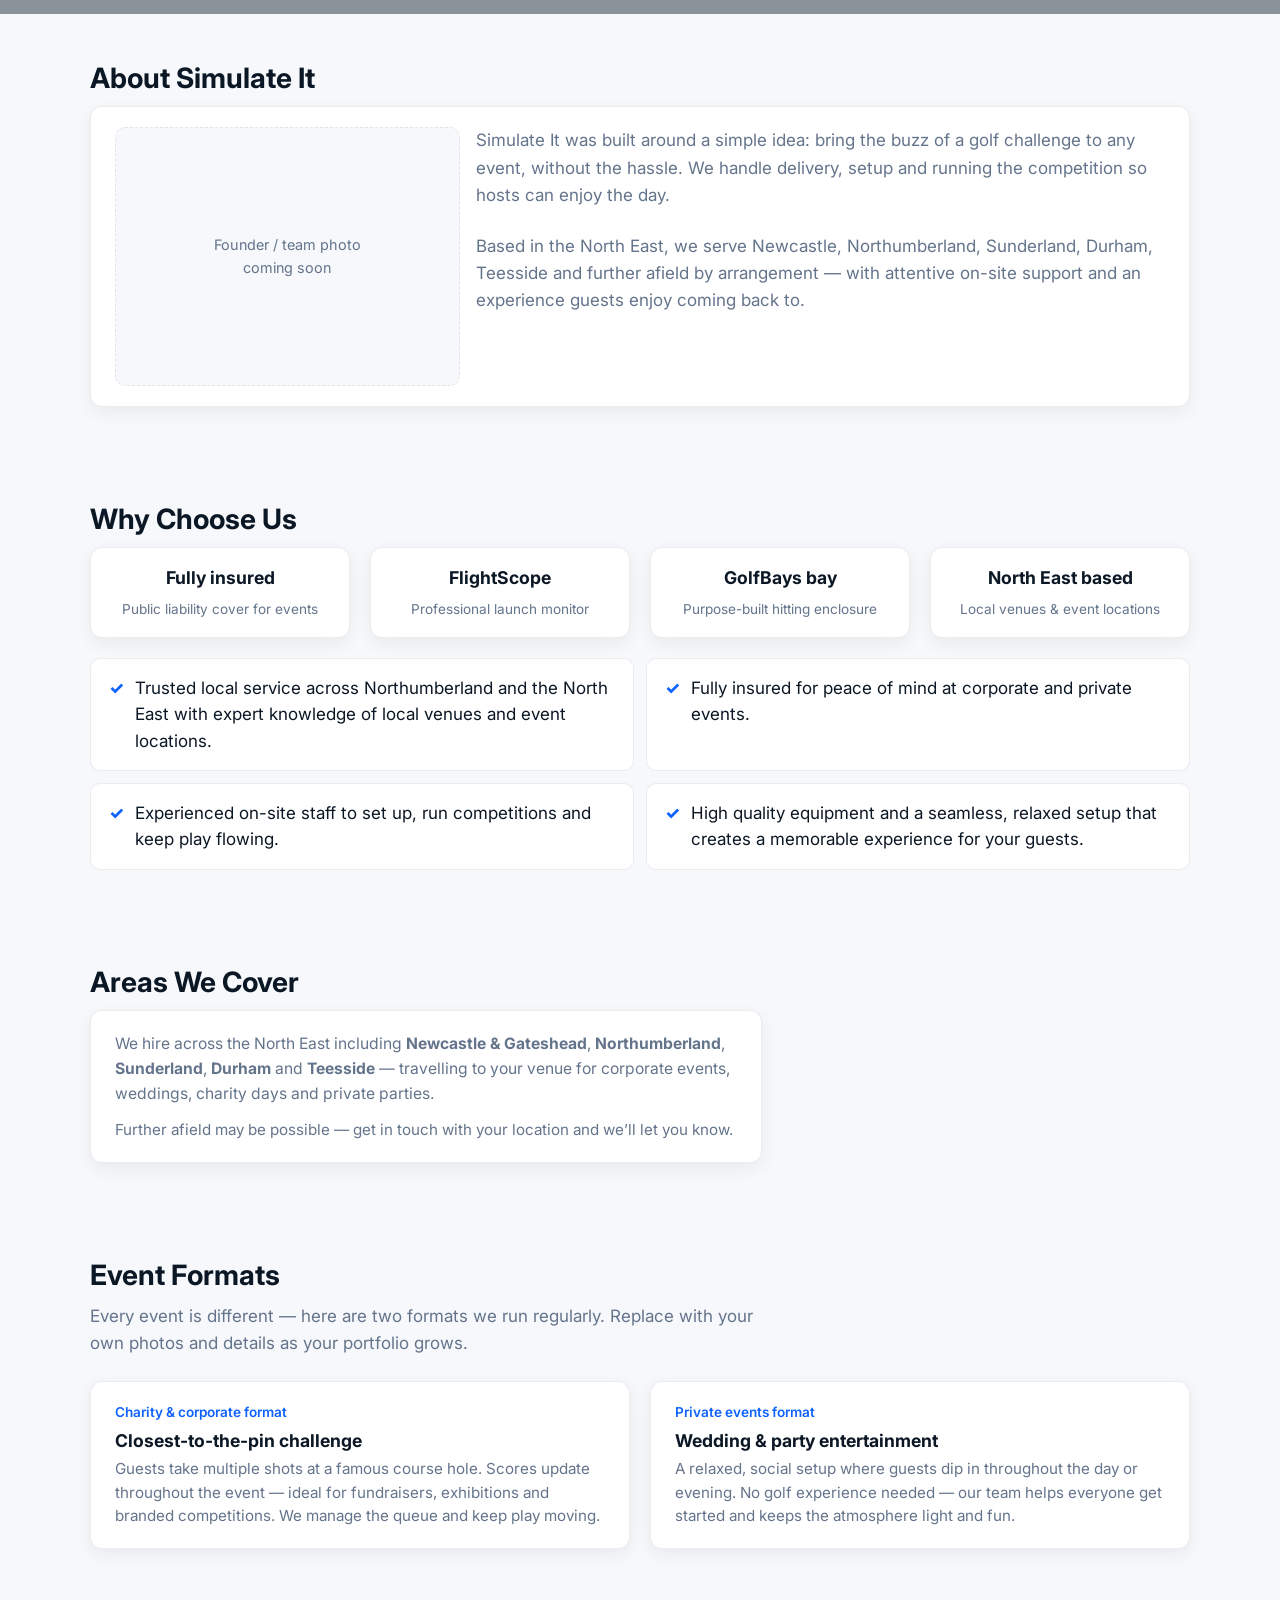
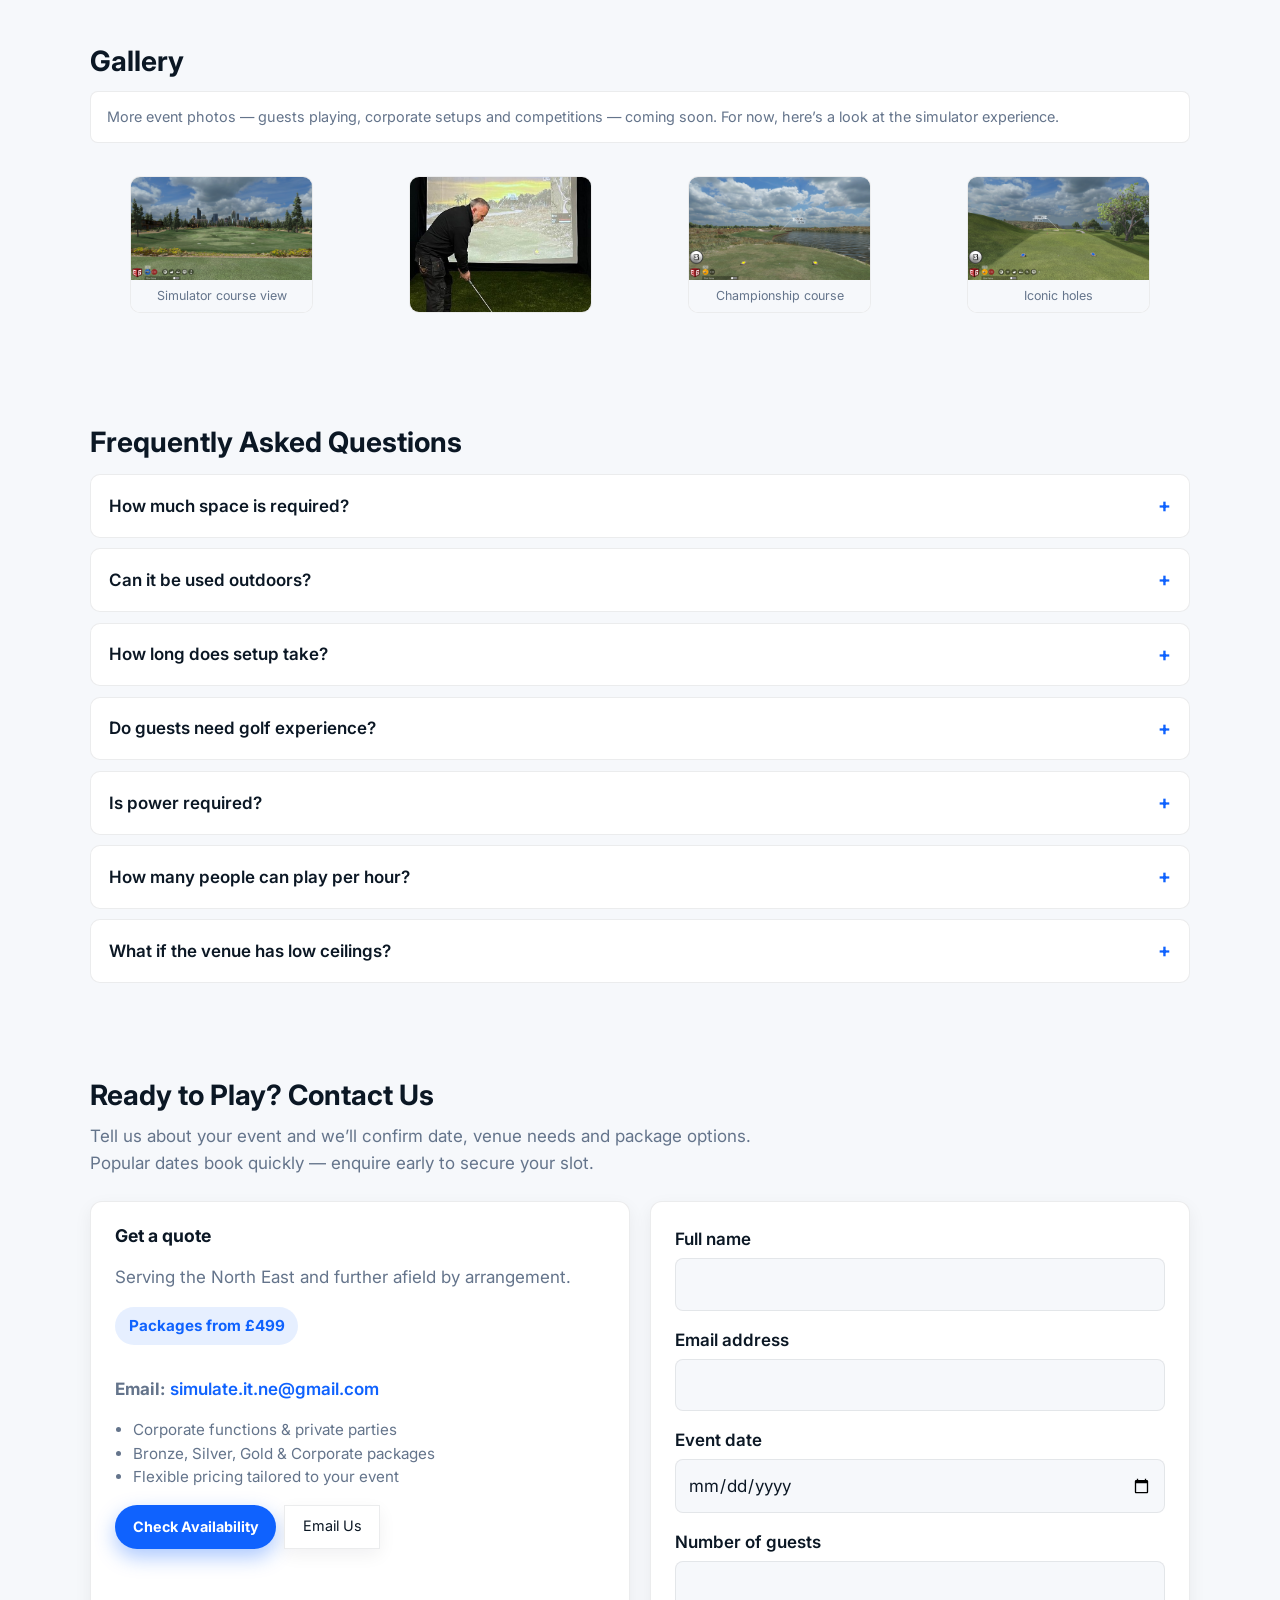
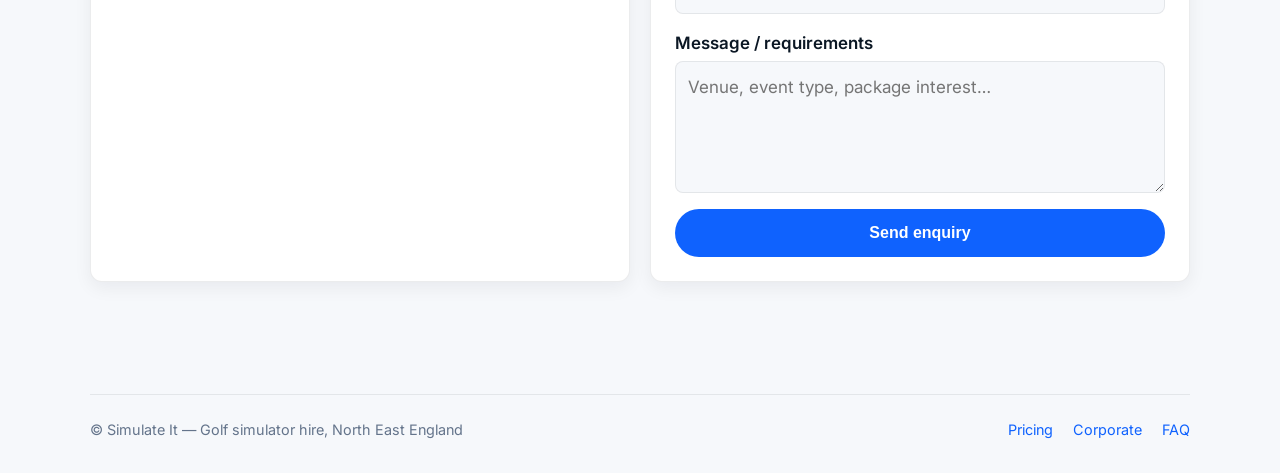
==== commit f5f23762: "Updated index.html and theme.js, fixed full screen for leaderboard.html." ====
--- a/index.html
+++ b/index.html
@@ -2,9 +2,9 @@
 <html lang="en">
 <head>
   <meta charset="UTF-8" />
-  <title>Simulate It | Golf Simulator Hire — North East England</title>
+  <title>Simulate It | Golf Simulator Hire — Newcastle, Northumberland &amp; North East</title>
   <meta name="viewport" content="width=device-width, initial-scale=1.0" />
-  <meta name="description" content="Golf simulator hire in Northumberland and the North East. Launch-monitor accuracy for corporate days, parties and events." />
+  <meta name="description" content="Professional golf simulator hire for corporate events, weddings and parties across Newcastle, Northumberland, Sunderland, Durham and the North East. Packages from £499." />
   <link rel="icon" href="Photos/Logo.png" type="image/png" />
   <link rel="preload" as="image" href="Photos/Ball_Screen.jpeg" />
   <link href="https://fonts.googleapis.com/css2?family=Inter:wght@400;600;700;800&display=swap" rel="stylesheet">
@@ -14,22 +14,19 @@
       --bg:#f6f8fb;--surface:#ffffff;--primary:#0f62fe;--text:#0b1724;--muted:#64748b;
       --border:rgba(11,23,36,0.08);--shadow:0 6px 18px rgba(17,24,39,0.06);
       --card-radius:12px;--container-width:1100px;--base-font-size:17px;--base-line:1.55;
-      --header-h:3.5rem;--section-pad:3rem;--hero-overlay:rgba(11,23,36,0.55);
+      --header-h:3.5rem;--section-pad:3rem;--hero-overlay:rgba(11,23,36,0.58);
       --parallax-overlay:rgba(11,23,36,0.45);--prize-bg:linear-gradient(180deg,#fff,#fbfdff);
-      color-scheme:light
+      --mobile-cta-h:4rem;color-scheme:light
     }
     [data-theme="dark"]{
       --bg:#0c1118;--surface:#151d2b;--primary:#4d9aff;--text:#e8eef6;--muted:#94a3b8;
       --border:rgba(255,255,255,0.08);--shadow:0 8px 24px rgba(0,0,0,0.35);
-      --hero-overlay:rgba(0,0,0,0.65);--parallax-overlay:rgba(0,0,0,0.55);
-      --prize-bg:linear-gradient(180deg,#1a2438,#151d2b);
-      color-scheme:dark
+      --hero-overlay:rgba(0,0,0,0.68);--parallax-overlay:rgba(0,0,0,0.55);
+      --prize-bg:linear-gradient(180deg,#1a2438,#151d2b);color-scheme:dark
     }
     *{box-sizing:border-box}
-    html{scroll-behavior:smooth}
-    @media (prefers-reduced-motion: reduce){
-      html{scroll-behavior:auto}
-    }
+    html{scroll-behavior:smooth;scroll-padding-top:calc(var(--header-h) + 1rem)}
+    @media (prefers-reduced-motion: reduce){html{scroll-behavior:auto}}
     body{
       margin:0;font-family:Inter,system-ui,-apple-system,BlinkMacSystemFont,'Segoe UI',Roboto,Helvetica,Arial,sans-serif;
       background:var(--bg);color:var(--text);font-size:var(--base-font-size);line-height:var(--base-line);
@@ -40,14 +37,10 @@
     img{display:block;max-width:100%;height:auto}
     h1,h2,h3{line-height:1.15;margin-top:0}
     h2{font-size:clamp(1.35rem,2.5vw,1.75rem);margin-bottom:.75rem}
+    h3{font-size:1.1rem}
     .section-intro{color:var(--muted);max-width:42rem;margin:0 0 1.5rem;line-height:1.6}
 
-    /* Sticky header */
-    .site-header{
-      position:sticky;top:0;z-index:1000;background:var(--surface);
-      box-shadow:0 2px 8px var(--border);min-height:var(--header-h)
-    }
-    .header-actions{display:flex;align-items:center;gap:.35rem}
+    .site-header{position:sticky;top:0;z-index:1000;background:var(--surface);box-shadow:0 2px 8px var(--border);min-height:var(--header-h)}
     .icon-btn{
       display:inline-flex;align-items:center;justify-content:center;min-width:44px;min-height:44px;
       padding:0 .65rem;border:1px solid var(--border);border-radius:8px;background:var(--surface);
@@ -65,8 +58,7 @@
     .brand-logo{width:40px;height:40px;object-fit:contain}
     .nav-toggle{
       display:none;align-items:center;justify-content:center;width:44px;height:44px;
-      border:1px solid var(--border);border-radius:8px;background:var(--surface);
-      cursor:pointer;padding:0
+      border:1px solid var(--border);border-radius:8px;background:var(--surface);cursor:pointer;padding:0
     }
     .nav-toggle span,.nav-toggle span::before,.nav-toggle span::after{
       display:block;width:20px;height:2px;background:var(--text);position:relative;transition:transform .2s,opacity .2s
@@ -77,35 +69,28 @@
     body.nav-open .nav-toggle span{background:transparent}
     body.nav-open .nav-toggle span::before{transform:translateY(6px) rotate(45deg)}
     body.nav-open .nav-toggle span::after{transform:translateY(-6px) rotate(-45deg)}
-    .main-nav ul{list-style:none;margin:0;padding:0;display:flex;align-items:center;gap:.25rem;flex-wrap:wrap}
-    .main-nav a{
-      display:inline-flex;align-items:center;min-height:44px;padding:0 .75rem;
-      border-radius:8px;color:var(--text);font-weight:600;font-size:.95rem
-    }
+    .main-nav ul{list-style:none;margin:0;padding:0;display:flex;align-items:center;gap:.15rem;flex-wrap:wrap}
+    .main-nav a{display:inline-flex;align-items:center;min-height:44px;padding:0 .65rem;border-radius:8px;color:var(--text);font-weight:600;font-size:.9rem}
     .main-nav a:hover{background:rgba(15,98,254,0.06);text-decoration:none;color:var(--primary)}
-    .main-nav .nav-cta{
-      background:var(--primary);color:#fff!important;margin-left:.25rem;
-      padding:0 1rem;border-radius:999px;box-shadow:0 4px 12px rgba(15,98,254,0.2)
-    }
+    .main-nav .nav-cta{background:var(--primary);color:#fff!important;padding:0 .85rem;border-radius:999px;box-shadow:0 4px 12px rgba(15,98,254,0.2)}
     .main-nav .nav-cta:hover{background:#0b4fd4;text-decoration:none}
     .main-nav .nav-leaderboard{color:var(--primary)}
 
-    /* Hero */
     .hero{
-      position:relative;min-height:min(85vh,640px);display:flex;align-items:center;justify-content:center;
-      text-align:center;color:#fff;padding:4rem 1.25rem;
+      position:relative;min-height:min(88vh,680px);display:flex;align-items:center;justify-content:center;
+      text-align:center;color:#fff;padding:4rem 1.25rem 3.5rem;
       background:url('Photos/Ball_Screen.jpeg') center/cover no-repeat
     }
-    .hero::before{
-      content:"";position:absolute;inset:0;background:var(--hero-overlay);z-index:0
-    }
-    .hero-inner{position:relative;z-index:1;max-width:720px}
-    .hero .eyebrow{
-      font-weight:700;color:#93c5fd;letter-spacing:.14em;text-transform:uppercase;
-      font-size:.8rem;margin-bottom:.75rem
-    }
-    .hero h1{font-size:clamp(1.75rem,4.5vw,2.75rem);margin:0 0 1rem;font-weight:800}
-    .hero p{font-size:clamp(1rem,2vw,1.2rem);margin:0 0 1.75rem;line-height:1.55;opacity:.95}
+    .hero::before{content:"";position:absolute;inset:0;background:var(--hero-overlay);z-index:0}
+    .hero-inner{position:relative;z-index:1;max-width:780px}
+    .hero .eyebrow{font-weight:700;color:#93c5fd;letter-spacing:.12em;text-transform:uppercase;font-size:.78rem;margin-bottom:.75rem}
+    .hero h1{font-size:clamp(1.85rem,4.8vw,2.85rem);margin:0 0 .85rem;font-weight:800;line-height:1.12}
+    .hero .hero-sub{font-size:clamp(1rem,2.1vw,1.2rem);margin:0 0 1.25rem;line-height:1.55;opacity:.96;max-width:36rem;margin-left:auto;margin-right:auto}
+    .hero-pills{display:flex;flex-wrap:wrap;justify-content:center;gap:.45rem;margin-bottom:1.5rem}
+    .hero-pill{
+      font-size:.78rem;font-weight:600;padding:.35rem .75rem;border-radius:999px;
+      background:rgba(255,255,255,0.14);border:1px solid rgba(255,255,255,0.25);color:#fff
+    }
     .btn{
       display:inline-flex;align-items:center;justify-content:center;min-height:48px;
       padding:.75rem 1.75rem;background:var(--primary);color:#fff!important;
@@ -113,115 +98,165 @@
       box-shadow:0 8px 20px rgba(15,98,254,0.35);text-decoration:none!important
     }
     .btn:hover{background:#0b4fd4;text-decoration:none!important}
-    .btn-outline{
-      background:transparent;border:2px solid #fff;margin-left:.75rem;
-      box-shadow:none
-    }
+    .btn-outline{background:transparent;border:2px solid #fff;box-shadow:none}
     .btn-outline:hover{background:rgba(255,255,255,0.12)}
+    .btn-secondary{background:var(--surface);color:var(--text)!important;border:1px solid var(--border);box-shadow:var(--shadow)}
+
+    .urgency-banner{
+      background:linear-gradient(90deg,rgba(15,98,254,0.12),rgba(15,98,254,0.04));
+      border-bottom:1px solid var(--border);text-align:center;padding:.65rem 1rem;
+      font-size:.92rem;font-weight:600;color:var(--text)
+    }
+    .urgency-banner a{font-weight:700}
 
     main{width:min(var(--container-width),calc(100% - 2rem));margin:0 auto;padding-bottom:4rem}
-    .section{padding:var(--section-pad) 0}
+    .section{padding:var(--section-pad) 0;scroll-margin-top:calc(var(--header-h) + 1rem)}
     .section:first-of-type{padding-top:2.5rem}
-
-    .steps{display:grid;gap:1.25rem;margin-top:1.5rem}
-    @media(min-width:768px){.steps{grid-template-columns:repeat(3,1fr)}}
-    .step-card{
+    #home{scroll-margin-top:0}
+    .price-from{
+      display:inline-block;margin-top:.5rem;padding:.45rem .85rem;border-radius:999px;
+      background:rgba(15,98,254,0.1);color:var(--primary);font-weight:700;font-size:.95rem
+    }
+
+    .steps,.cards,.venue-grid,.trust-stats{display:grid;gap:1.25rem}
+    @media(min-width:768px){
+      .steps{grid-template-columns:repeat(3,1fr)}
+      .cards{grid-template-columns:repeat(3,1fr)}
+      .venue-grid{grid-template-columns:repeat(3,1fr)}
+      .trust-stats{grid-template-columns:repeat(4,1fr)}
+    }
+    .step-card,.card,.venue-card,.trust-stat,.about-card,.case-card,.area-card{
       background:var(--surface);border-radius:var(--card-radius);padding:1.25rem 1.5rem;
-      border:1px solid rgba(11,23,36,0.05);box-shadow:0 4px 14px rgba(17,24,39,0.04)
-    }
-    .step-card h3{margin:0 0 .35rem;font-size:1.05rem}
-    .step-card p{margin:0;color:var(--muted);font-size:.95rem;line-height:1.5}
-
-    .cards{display:grid;gap:1.25rem}
-    @media(min-width:768px){.cards{grid-template-columns:repeat(3,1fr)}}
-    .card{
-      background:var(--surface);border-radius:var(--card-radius);padding:1.5rem;
       border:1px solid var(--border);box-shadow:var(--shadow)
     }
+    .step-card h3,.card h3{margin:0 0 .35rem;font-size:1.05rem}
+    .step-card p,.card p{margin:0;color:var(--muted);font-size:.95rem;line-height:1.5}
     .card-icon{font-size:1.75rem;margin-bottom:.5rem;line-height:1}
-    .card h3{margin:0 0 .5rem;font-size:1.1rem}
-    .card p{margin:0;color:var(--muted);font-size:.95rem;line-height:1.55}
+
+    .included-list{margin:1rem 0 0;padding:0;list-style:none;color:var(--muted)}
+    .included-list li{
+      padding:.45rem 0 .45rem 1.35rem;position:relative;font-size:.98rem;line-height:1.5;
+      border-bottom:1px solid var(--border)
+    }
+    .included-list li:last-child{border-bottom:none}
+    .included-list li::before{content:"✓";position:absolute;left:0;color:var(--primary);font-weight:700}
+    .pricing-simple{max-width:36rem}
+
+    .corporate-list{margin:1rem 0 0;padding:0;list-style:none;display:grid;gap:.5rem}
+    @media(min-width:600px){.corporate-list{grid-template-columns:1fr 1fr}}
+    .corporate-list li{
+      display:flex;gap:.5rem;align-items:flex-start;padding:.75rem 1rem;
+      background:var(--surface);border-radius:8px;border:1px solid var(--border);font-size:.95rem
+    }
+    .corporate-list li::before{content:"→";color:var(--primary);font-weight:700}
 
     .why-list{margin:0;padding:0;list-style:none;display:grid;gap:.75rem}
     @media(min-width:600px){.why-list{grid-template-columns:1fr 1fr}}
     .why-list li{
       display:flex;gap:.65rem;align-items:flex-start;background:var(--surface);
-      padding:1rem 1.15rem;border-radius:10px;border:1px solid rgba(11,23,36,0.05)
+      padding:1rem 1.15rem;border-radius:10px;border:1px solid var(--border)
     }
     .why-list li::before{content:"✓";flex-shrink:0;font-weight:800;color:var(--primary)}
 
-    .testimonial{
-      text-align:center;padding:1.5rem;background:var(--surface);border-radius:var(--card-radius);
-      border:1px solid rgba(11,23,36,0.05);margin-top:1rem
-    }
-    .testimonial .stars{color:#f59e0b;font-size:1.1rem;letter-spacing:.1em;margin-bottom:.5rem}
-    .testimonial p{margin:0;color:var(--muted);font-style:italic;font-size:.98rem}
-
-    /* Parallax band */
+    .trust-stat{text-align:center;padding:1rem}
+    .trust-stat strong{display:block;font-size:1.1rem;margin-bottom:.2rem}
+    .trust-stat span{font-size:.85rem;color:var(--muted)}
+
+    .faq-list{display:grid;gap:.65rem;margin-top:1rem}
+    .faq-item{background:var(--surface);border:1px solid var(--border);border-radius:10px;overflow:hidden}
+    .faq-item summary{
+      padding:1rem 1.15rem;font-weight:600;cursor:pointer;list-style:none;
+      display:flex;justify-content:space-between;align-items:center;gap:.5rem
+    }
+    .faq-item summary::-webkit-details-marker{display:none}
+    .faq-item summary::after{content:"+";font-size:1.2rem;color:var(--primary);font-weight:700}
+    .faq-item[open] summary::after{content:"−"}
+    .faq-item p{padding:0 1.15rem 1rem;margin:0;color:var(--muted);font-size:.95rem;line-height:1.55}
+
+    .case-card h3{margin-bottom:.35rem}
+    .case-card .meta{font-size:.85rem;color:var(--primary);font-weight:600;margin-bottom:.5rem}
+    .case-card p{margin:0;color:var(--muted);font-size:.95rem;line-height:1.55}
+    .case-cards{display:grid;gap:1.25rem}
+    @media(min-width:768px){.case-cards{grid-template-columns:1fr 1fr}}
+
+    .about-card{display:grid;gap:1rem}
+    @media(min-width:700px){.about-card{grid-template-columns:1fr 2fr;align-items:start}}
+    .about-placeholder{
+      aspect-ratio:4/3;border-radius:10px;background:var(--bg);border:1px dashed var(--border);
+      display:flex;align-items:center;justify-content:center;text-align:center;padding:1rem;
+      color:var(--muted);font-size:.9rem
+    }
+
     .parallax{
       background:url('Photos/Driving%20range.PNG') center/cover no-repeat fixed;
-      position:relative;padding:4rem 1.25rem;color:#fff;text-align:center;margin:0 calc(50% - 50vw);
-      width:100vw
+      position:relative;padding:4rem 1.25rem;color:#fff;text-align:center;margin:0 calc(50% - 50vw);width:100vw
     }
     .parallax::before{content:"";position:absolute;inset:0;background:var(--parallax-overlay)}
     .parallax-content{position:relative;max-width:36rem;margin:0 auto}
     .parallax-content h2{color:#fff;margin-bottom:.75rem;font-size:clamp(1.35rem,3vw,1.85rem)}
     .parallax-content p{margin:0;opacity:.95;line-height:1.55}
 
-    .gallery{display:grid;grid-template-columns:repeat(auto-fit,minmax(200px,1fr));gap:1rem;margin-top:1rem}
+    .gallery-note{
+      font-size:.9rem;color:var(--muted);margin-bottom:1rem;padding:.85rem 1rem;
+      background:var(--surface);border-radius:8px;border:1px solid var(--border)
+    }
+    .gallery{display:grid;grid-template-columns:repeat(auto-fit,minmax(200px,1fr));gap:1rem}
     .gallery-item{
-      border-radius:10px;overflow:hidden;background:#fff;border:1px solid rgba(11,23,36,0.05);
-      aspect-ratio:4/3;display:flex;align-items:center;justify-content:center;padding:.5rem
-    }
-    .gallery-item img{width:100%;height:100%;object-fit:contain}
+      border-radius:10px;overflow:hidden;background:var(--surface);border:1px solid var(--border);
+      aspect-ratio:4/3;display:flex;flex-direction:column
+    }
+    .gallery-item img{width:100%;height:100%;object-fit:cover;flex:1}
+    .gallery-item figcaption{font-size:.78rem;padding:.4rem .55rem;color:var(--muted);text-align:center;background:var(--bg)}
+
+    .venue-card h3{margin-bottom:.35rem;font-size:1rem}
+    .venue-card p{margin:0;color:var(--muted);font-size:.92rem;line-height:1.5}
+    .venue-card strong{color:var(--text)}
 
     .form-grid{display:grid;gap:1.25rem}
     @media(min-width:900px){.form-grid{grid-template-columns:1fr 1fr}}
-    .form-card{
-      background:var(--surface);padding:1.5rem;border-radius:var(--card-radius);
-      border:1px solid var(--border);box-shadow:var(--shadow)
-    }
+    .form-card{background:var(--surface);padding:1.5rem;border-radius:var(--card-radius);border:1px solid var(--border);box-shadow:var(--shadow)}
     .form-card h3{margin-top:0}
     .contact-details{margin:1rem 0 0;padding:0;list-style:none;color:var(--muted)}
     .contact-details li{margin-bottom:.35rem}
     .contact-details a{color:var(--primary);font-weight:600}
+    .cta-row{display:flex;flex-wrap:wrap;gap:.5rem;margin-top:1rem}
+    .cta-row .btn,.cta-row .btn-secondary{font-size:.9rem;padding:.6rem 1.1rem;min-height:44px}
     .form-group{display:grid;margin-bottom:1rem}
     .form-group label{font-weight:600;margin-bottom:.35rem}
-    .form-group input,.form-group textarea{
-      padding:.75rem;border-radius:8px;border:1px solid rgba(11,23,36,0.1);
-      font:inherit;min-height:44px
-    }
+    .form-group input,.form-group textarea{padding:.75rem;border-radius:8px;border:1px solid var(--border);font:inherit;min-height:44px;background:var(--bg);color:var(--text)}
     .form-group textarea{min-height:100px;resize:vertical}
     .submit-button{
       width:100%;min-height:48px;background:var(--primary);border-radius:999px;
-      padding:.75rem 1.25rem;border:none;color:#fff;font-weight:700;cursor:pointer;
-      font-size:1rem;box-shadow:0 6px 12px rgba(15,98,254,0.2)
+      padding:.75rem 1.25rem;border:none;color:#fff;font-weight:700;cursor:pointer;font-size:1rem
     }
     .submit-button:hover{background:#0b4fd4}
 
     footer{
       width:min(var(--container-width),calc(100% - 2rem));margin:0 auto 2rem;
-      padding-top:1.5rem;border-top:1px solid rgba(11,23,36,0.08);
+      padding-top:1.5rem;border-top:1px solid var(--border);
       color:var(--muted);font-size:.9rem;display:flex;justify-content:space-between;flex-wrap:wrap;gap:.5rem
     }
-
-    /* Scroll reveal */
+    footer .footer-links{display:flex;flex-wrap:wrap;gap:.75rem 1.25rem}
+
+    .mobile-cta-bar{
+      display:none;position:fixed;bottom:0;left:0;right:0;z-index:999;
+      padding:.5rem .75rem calc(.5rem + env(safe-area-inset-bottom));
+      background:var(--surface);border-top:1px solid var(--border);
+      box-shadow:0 -4px 20px rgba(0,0,0,0.08);gap:.5rem
+    }
+    .mobile-cta-bar a{flex:1;text-align:center;font-size:.9rem;min-height:44px;padding:.55rem .75rem}
+
     .reveal{opacity:0;transform:translateY(16px);transition:opacity .5s ease,transform .5s ease}
     .reveal.is-visible{opacity:1;transform:translateY(0)}
 
     @media (prefers-reduced-motion: reduce){
       .reveal{opacity:1;transform:none;transition:none}
       .parallax{background-attachment:scroll}
-      body.nav-open .nav-toggle span::before,
-      body.nav-open .nav-toggle span::after{transition:none}
-    }
-
-    @media(max-width:800px){
-      .parallax{background-attachment:scroll}
-    }
-
+    }
+    @media(max-width:800px){.parallax{background-attachment:scroll}}
     @media(max-width:768px){
       :root{--section-pad:2.25rem}
+      body{padding-bottom:var(--mobile-cta-h)}
       .nav-toggle{display:inline-flex}
       .main-nav{
         position:fixed;top:var(--header-h);left:0;right:0;background:var(--surface);
@@ -232,19 +267,29 @@
       body.nav-open .main-nav{transform:translateY(0);opacity:1;pointer-events:auto}
       body.nav-open{overflow:hidden}
       .main-nav ul{flex-direction:column;align-items:stretch;gap:.25rem}
-      .main-nav a{width:100%;justify-content:flex-start;padding:0 1rem}
-      .main-nav .nav-cta{margin-left:0;margin-top:.5rem;justify-content:center}
-      .hero{min-height:70vh;padding:3rem 1rem}
-      .hero .btn{width:100%;margin:.5rem 0 0}
-      .hero .btn-outline{margin-left:0;border-color:rgba(255,255,255,0.85)}
-      .btn-outline{display:inline-flex}
-    }
-
+      .main-nav a{width:100%;justify-content:flex-start;padding:0 1rem;font-size:.95rem}
+      .main-nav .nav-cta{margin-top:.35rem;justify-content:center}
+      .hero{min-height:75vh;padding:3rem 1rem 2.5rem}
+      .hero .btn,.hero .btn-outline{width:100%;margin:.35rem 0 0}
+      .mobile-cta-bar{display:flex}
+    }
     @media(min-width:769px){
-      .hero .hero-actions{display:flex;flex-wrap:wrap;justify-content:center;gap:.5rem}
-      .hero .btn-outline{margin-left:0}
-    }
+      .hero{min-height:min(82vh,620px);background-position:center 35%;background-size:cover}
+      .hero-actions{display:flex;flex-wrap:wrap;justify-content:center;gap:.5rem}
+    }
+    @media(min-width:1100px){.hero{background-position:center 28%}}
   </style>
+  <script type="application/ld+json">
+  {
+    "@context": "https://schema.org",
+    "@type": "LocalBusiness",
+    "name": "Simulate It",
+    "description": "Golf simulator hire for corporate events, weddings and private parties across the North East of England.",
+    "areaServed": ["Newcastle upon Tyne", "Northumberland", "Sunderland", "Durham", "Middlesbrough", "North East England"],
+    "email": "simulate.it.ne@gmail.com",
+    "priceRange": "££"
+  }
+  </script>
 </head>
 <body>
   <header class="site-header">
@@ -259,27 +304,36 @@
           <span></span>
         </button>
         <nav class="main-nav" id="main-nav" aria-label="Main">
-        <ul>
-          <li><a href="#home">Home</a></li>
-          <li><a href="#services">Hire</a></li>
-          <li><a href="#equipment">Equipment</a></li>
-          <li><a href="#contact">Contact</a></li>
-          <li><a class="nav-leaderboard" href="Leaderboard.html">Live Leaderboard</a></li>
-          <li><a class="nav-cta" href="#contact">Get a Quote</a></li>
-        </ul>
+          <ul>
+            <li><a href="#home">Home</a></li>
+            <li><a href="#services">Hire</a></li>
+            <li><a href="#pricing">Pricing</a></li>
+            <li><a href="#corporate">Corporate</a></li>
+            <li><a href="#faq">FAQ</a></li>
+            <li><a href="#contact">Contact</a></li>
+            <li><a class="nav-leaderboard" href="Leaderboard.html">Leaderboard</a></li>
+            <li><a class="nav-cta" href="#contact">Get a Quote</a></li>
+          </ul>
         </nav>
       </div>
     </div>
   </header>
 
+  <p class="urgency-banner reveal">Popular dates book quickly — <a href="#contact">check availability for your event</a></p>
+
   <section id="home" class="hero">
     <div class="hero-inner reveal">
-      <p class="eyebrow">Northumberland &amp; the North East</p>
-      <h1>Golf Simulator Hire in North East England</h1>
-      <p>Bring golf to your event with accurate launch monitors and well-maintained equipment.</p>
+      <h1>Turn Any Event Into a Golf Challenge</h1>
+      <p class="hero-sub">Professional golf simulator hire for corporate events, weddings and private parties across the North East.</p>
+      <div class="hero-pills">
+        <span class="hero-pill">Quick setup</span>
+        <span class="hero-pill">Fully insured</span>
+        <span class="hero-pill">All abilities welcome</span>
+        <span class="hero-pill">On-site support</span>
+      </div>
       <div class="hero-actions">
-        <a href="#contact" class="btn">Book Now</a>
-        <a href="#services" class="btn btn-outline">How It Works</a>
+        <a href="#contact" class="btn">Get a Quote</a>
+        <a href="#pricing" class="btn btn-outline">What&rsquo;s Included</a>
       </div>
     </div>
   </section>
@@ -291,7 +345,7 @@
       <div class="steps">
         <article class="step-card reveal">
           <h3>We deliver &amp; set up</h3>
-          <p>Our team arrives with a compact bay that fits most venues.</p>
+          <p>Our team arrives with a compact bay that fits most venues — typically under an hour to get you ready to play.</p>
         </article>
         <article class="step-card reveal">
           <h3>Guests play &amp; compete</h3>
@@ -304,14 +358,49 @@
       </div>
     </section>
 
+    <section id="pricing" class="section">
+      <h2 class="reveal">Packages &amp; Pricing</h2>
+      <div class="pricing-simple reveal">
+        <p class="price-from" style="margin-top:0">Packages start from £499</p>
+        <p class="section-intro" style="margin-top:1rem;margin-bottom:.75rem">Bronze, Silver, Gold and Corporate options are available — final pricing depends on duration, venue and date. Every enquiry receives a tailored quote.</p>
+        <h3 style="font-size:1.05rem;margin-bottom:.5rem">What&rsquo;s included as standard</h3>
+        <ul class="included-list">
+          <li>Delivery, setup and pack-down at your venue</li>
+          <li>FlightScope launch monitor, hitting bay and premium turf mat</li>
+          <li>On-site support throughout your booking</li>
+          <li>Closest-to-the-pin or casual play — we adapt to your event</li>
+          <li>Public liability insurance for corporate and private hires</li>
+        </ul>
+        <div class="cta-row" style="margin-top:1.25rem">
+          <a href="#contact" class="btn">Get a Quote</a>
+        </div>
+      </div>
+    </section>
+
+    <section id="corporate" class="section">
+      <h2 class="reveal">Corporate &amp; Brand Events</h2>
+      <p class="section-intro reveal">Corporate clients are often our highest-value bookings — and for good reason. A simulator creates a natural talking point, keeps guests engaged and works brilliantly as a branded competition.</p>
+      <ul class="corporate-list reveal">
+        <li>Trade shows &amp; exhibitions</li>
+        <li>Networking events &amp; hospitality</li>
+        <li>Staff engagement &amp; team days</li>
+        <li>Product launches &amp; brand activations</li>
+        <li>Charity golf days &amp; fundraisers</li>
+        <li>Client entertainment &amp; awards evenings</li>
+      </ul>
+      <div class="cta-row reveal">
+        <a href="#contact" class="btn">Enquire About Corporate Hire</a>
+      </div>
+    </section>
+
     <section id="equipment" class="section">
       <h2 class="reveal">Our Equipment</h2>
-      <p class="section-intro reveal">Reliable kit for accurate shot tracking and a realistic indoor round.</p>
+      <p class="section-intro reveal">Professional equipment chosen for accurate indoor tracking and a polished event experience.</p>
       <div class="cards">
         <article class="card reveal">
           <div class="card-icon" aria-hidden="true">📡</div>
           <h3>FlightScope Mevo Gen2</h3>
-          <p>Accurate launch monitor with good indoor performance and 20+ data metrics for each shot.</p>
+          <p>High-accuracy launch monitor with excellent indoor performance, providing over 20 detailed data metrics for every shot.</p>
         </article>
         <article class="card reveal">
           <div class="card-icon" aria-hidden="true">⛳</div>
@@ -321,7 +410,26 @@
         <article class="card reveal">
           <div class="card-icon" aria-hidden="true">🏌️</div>
           <h3>GolfBays Premium Hitting Bay</h3>
-          <p>Proper enclosure and mat with realistic turf feel and a durable hitting strip.</p>
+          <p>Purpose-built enclosure paired with a premium turf mat, delivering realistic feedback and exceptional durability through a robust hitting strip, for an authentic playing experience.</p>
+        </article>
+      </div>
+    </section>
+
+    <section id="venue" class="section">
+      <h2 class="reveal">Venue Requirements</h2>
+      <p class="section-intro reveal">Not sure if your venue will work? These are our typical requirements — get in touch if you&rsquo;re unsure and we&rsquo;ll advise.</p>
+      <div class="venue-grid">
+        <article class="venue-card reveal">
+          <h3>Space</h3>
+          <p><strong>Approx. 5m &times; 3m</strong> clear floor area for the bay, plus room for guests to watch comfortably.</p>
+        </article>
+        <article class="venue-card reveal">
+          <h3>Ceiling height</h3>
+          <p><strong>2.7m (9ft) minimum</strong> recommended for a full swing. Lower ceilings may still work — tell us your measurements.</p>
+        </article>
+        <article class="venue-card reveal">
+          <h3>Power &amp; access</h3>
+          <p><strong>Standard 13A socket</strong> nearby. Indoor setups are preferred; outdoor hire may be possible with cover — ask us.</p>
         </article>
       </div>
     </section>
@@ -333,53 +441,135 @@
       </div>
     </section>
 
+    <section id="about" class="section">
+      <h2 class="reveal">About Simulate It</h2>
+      <div class="about-card reveal">
+        <div class="about-placeholder" aria-hidden="true">Founder / team photo<br>coming soon</div>
+        <div>
+          <p class="section-intro" style="margin-top:0">Simulate It was built around a simple idea: bring the buzz of a golf challenge to any event, without the hassle. We handle delivery, setup and running the competition so hosts can enjoy the day.</p>
+          <p style="color:var(--muted);line-height:1.6;margin:0">Based in the North East, we serve Newcastle, Northumberland, Sunderland, Durham, Teesside and further afield by arrangement — with attentive on-site support and an experience guests enjoy coming back to.</p>
+        </div>
+      </div>
+    </section>
+
     <section id="why-us" class="section">
       <h2 class="reveal">Why Choose Us</h2>
-      <ul class="why-list">
-        <li class="reveal">Local service across Northumberland and the North East — we know your venues and roads.</li>
+      <div class="trust-stats reveal">
+        <div class="trust-stat"><strong>Fully insured</strong><span>Public liability cover for events</span></div>
+        <div class="trust-stat"><strong>FlightScope</strong><span>Professional launch monitor</span></div>
+        <div class="trust-stat"><strong>GolfBays bay</strong><span>Purpose-built hitting enclosure</span></div>
+        <div class="trust-stat"><strong>North East based</strong><span>Local venues &amp; event locations</span></div>
+      </div>
+      <ul class="why-list" style="margin-top:1.25rem">
+        <li class="reveal">Trusted local service across Northumberland and the North East with expert knowledge of local venues and event locations.</li>
         <li class="reveal">Fully insured for peace of mind at corporate and private events.</li>
         <li class="reveal">Experienced on-site staff to set up, run competitions and keep play flowing.</li>
-        <li class="reveal">Solid equipment and a relaxed setup that guests tend to remember.</li>
+        <li class="reveal">High quality equipment and a seamless, relaxed setup that creates a memorable experience for your guests.</li>
       </ul>
-      <blockquote class="testimonial reveal">
-        <div class="stars" aria-label="5 out of 5 stars">★★★★★</div>
-        <p>&ldquo;Great addition to our corporate day — everyone wanted another go.&rdquo;</p>
-      </blockquote>
+    </section>
+
+    <section id="areas" class="section">
+      <h2 class="reveal">Areas We Cover</h2>
+      <article class="area-card reveal" style="max-width:42rem">
+        <p style="color:var(--muted);margin:0;font-size:.98rem;line-height:1.6">We hire across the North East including <strong>Newcastle &amp; Gateshead</strong>, <strong>Northumberland</strong>, <strong>Sunderland</strong>, <strong>Durham</strong> and <strong>Teesside</strong> — travelling to your venue for corporate events, weddings, charity days and private parties.</p>
+        <p style="color:var(--muted);margin:.75rem 0 0;font-size:.95rem">Further afield may be possible — get in touch with your location and we&rsquo;ll let you know.</p>
+      </article>
+    </section>
+
+    <section id="case-studies" class="section">
+      <h2 class="reveal">Event Formats</h2>
+      <p class="section-intro reveal">Every event is different — here are two formats we run regularly. Replace with your own photos and details as your portfolio grows.</p>
+      <div class="case-cards">
+        <article class="case-card reveal">
+          <p class="meta">Charity &amp; corporate format</p>
+          <h3>Closest-to-the-pin challenge</h3>
+          <p>Guests take multiple shots at a famous course hole. Scores update throughout the event — ideal for fundraisers, exhibitions and branded competitions. We manage the queue and keep play moving.</p>
+        </article>
+        <article class="case-card reveal">
+          <p class="meta">Private events format</p>
+          <h3>Wedding &amp; party entertainment</h3>
+          <p>A relaxed, social setup where guests dip in throughout the day or evening. No golf experience needed — our team helps everyone get started and keeps the atmosphere light and fun.</p>
+        </article>
+      </div>
     </section>
 
     <section id="gallery" class="section">
       <h2 class="reveal">Gallery</h2>
+      <p class="gallery-note reveal">More event photos — guests playing, corporate setups and competitions — coming soon. For now, here&rsquo;s a look at the simulator experience.</p>
       <div class="gallery">
-        <div class="gallery-item reveal">
+        <figure class="gallery-item reveal">
           <img src="Photos/Driving%20range.PNG" alt="Driving range simulator view" loading="lazy" decoding="async" width="800" height="600">
-        </div>
-        <div class="gallery-item reveal">
+          <figcaption>Simulator course view</figcaption>
+        </figure>
+        <figure class="gallery-item reveal">
+          <img src="Photos/User_screen.jpeg" alt="Player on simulator screen" loading="lazy" decoding="async" width="800" height="600">
+          <figcaption>Player screen</figcaption>
+        </figure>
+        <figure class="gallery-item reveal">
           <img src="Photos/Kiawah%2017.PNG" alt="Kiawah Island hole" loading="lazy" decoding="async" width="800" height="600">
-        </div>
-        <div class="gallery-item reveal">
+          <figcaption>Championship course</figcaption>
+        </figure>
+        <figure class="gallery-item reveal">
           <img src="Photos/Torrey%20Pines%203.PNG" alt="Torrey Pines hole" loading="lazy" decoding="async" width="800" height="600">
-        </div>
-        <div class="gallery-item reveal">
-          <img src="Photos/User_screen.jpeg" alt="Player on simulator screen" loading="lazy" decoding="async" width="800" height="600">
-        </div>
+          <figcaption>Iconic holes</figcaption>
+        </figure>
+      </div>
+    </section>
+
+    <section id="faq" class="section">
+      <h2 class="reveal">Frequently Asked Questions</h2>
+      <div class="faq-list reveal">
+        <details class="faq-item">
+          <summary>How much space is required?</summary>
+          <p>We typically need around 5m &times; 3m of clear floor space for the bay, plus room for guests to gather. We&rsquo;re happy to assess your venue before you book.</p>
+        </details>
+        <details class="faq-item">
+          <summary>Can it be used outdoors?</summary>
+          <p>Indoor hire is preferred for the best experience. Outdoor setups may be possible with suitable cover and a flat surface — contact us to discuss your venue.</p>
+        </details>
+        <details class="faq-item">
+          <summary>How long does setup take?</summary>
+          <p>Usually under an hour from arrival to first shot, depending on venue access and layout. We recommend allowing a little extra time before guests arrive.</p>
+        </details>
+        <details class="faq-item">
+          <summary>Do guests need golf experience?</summary>
+          <p>Not at all. We welcome complete beginners and experienced players. Our team helps everyone get started and keeps the format fun for all abilities.</p>
+        </details>
+        <details class="faq-item">
+          <summary>Is power required?</summary>
+          <p>Yes — a standard 13A mains socket within reach of the setup area. Extension leads can be used where safe and appropriate.</p>
+        </details>
+        <details class="faq-item">
+          <summary>How many people can play per hour?</summary>
+          <p>It depends on the format, but as a guide roughly 8–12 players per hour for closest-to-the-pin. We&rsquo;ll recommend a format based on your guest numbers and event length.</p>
+        </details>
+        <details class="faq-item">
+          <summary>What if the venue has low ceilings?</summary>
+          <p>We recommend at least 2.7m (9ft). Lower ceilings may still work with adjusted swing length or shorter clubs — send us your ceiling height and we&rsquo;ll advise honestly.</p>
+        </details>
       </div>
     </section>
 
     <section id="contact" class="section">
       <h2 class="reveal">Ready to Play? Contact Us</h2>
-      <p class="section-intro reveal">Tell us about your event and we&rsquo;ll confirm date, venue needs and package options.</p>
+      <p class="section-intro reveal">Tell us about your event and we&rsquo;ll confirm date, venue needs and package options. Popular dates book quickly — enquire early to secure your slot.</p>
       <div class="form-grid">
         <div class="form-card reveal">
           <h3>Get a quote</h3>
-          <p style="color:var(--muted);margin-bottom:.75rem">Serving Northumberland and the wider North East.</p>
+          <p style="color:var(--muted);margin-bottom:.5rem">Serving the North East and further afield by arrangement.</p>
+          <p class="price-from">Packages from £499</p>
           <ul class="contact-details">
             <li><strong>Email:</strong> <a href="mailto:simulate.it.ne@gmail.com">simulate.it.ne@gmail.com</a></li>
           </ul>
-          <ul style="color:var(--muted);margin:1.25rem 0 0;padding-left:1.1rem;font-size:.95rem">
+          <ul style="color:var(--muted);margin:1rem 0 0;padding-left:1.1rem;font-size:.95rem">
             <li>Corporate functions &amp; private parties</li>
-            <li>TV-ready live leaderboard for competitions</li>
-            <li>Flexible packages priced per event</li>
+            <li>Bronze, Silver, Gold &amp; Corporate packages</li>
+            <li>Flexible pricing tailored to your event</li>
           </ul>
+          <div class="cta-row">
+            <a href="#contact-form" class="btn">Check Availability</a>
+            <a href="mailto:simulate.it.ne@gmail.com?subject=Simulate%20It%20enquiry" class="btn-secondary">Email Us</a>
+          </div>
         </div>
         <div class="form-card reveal">
           <form id="contact-form">
@@ -387,7 +577,7 @@
             <div class="form-group"><label for="email">Email address</label><input id="email" name="email" type="email" required autocomplete="email"></div>
             <div class="form-group"><label for="date">Event date</label><input id="date" name="date" type="date"></div>
             <div class="form-group"><label for="guests">Number of guests</label><input id="guests" name="guests" type="number" min="1"></div>
-            <div class="form-group"><label for="message">Message / requirements</label><textarea id="message" name="message" rows="4"></textarea></div>
+            <div class="form-group"><label for="message">Message / requirements</label><textarea id="message" name="message" rows="4" placeholder="Venue, event type, package interest…"></textarea></div>
             <button type="submit" class="submit-button">Send enquiry</button>
           </form>
         </div>
@@ -397,51 +587,81 @@
 
   <footer>
     <span>&copy; Simulate It — Golf simulator hire, North East England</span>
-    <a href="Leaderboard.html">Live Leaderboard</a>
+    <nav class="footer-links" aria-label="Footer">
+      <a href="#pricing">Pricing</a>
+      <a href="#corporate">Corporate</a>
+      <a href="#faq">FAQ</a>
+    </nav>
   </footer>
+
+  <div class="mobile-cta-bar" aria-label="Quick actions">
+    <a href="#contact" class="btn">Get a Quote</a>
+    <a href="mailto:simulate.it.ne@gmail.com" class="btn-secondary">Email</a>
+  </div>
 
   <script>
     (function(){
       var toggle = document.getElementById('nav-toggle');
       var nav = document.getElementById('main-nav');
-
       function closeNav(){
         document.body.classList.remove('nav-open');
         toggle.setAttribute('aria-expanded', 'false');
         toggle.setAttribute('aria-label', 'Open menu');
       }
-
       toggle.addEventListener('click', function(){
         var open = document.body.classList.toggle('nav-open');
         toggle.setAttribute('aria-expanded', open ? 'true' : 'false');
         toggle.setAttribute('aria-label', open ? 'Close menu' : 'Open menu');
       });
-
-      nav.querySelectorAll('a').forEach(function(link){
-        link.addEventListener('click', function(){ closeNav(); });
+      nav.querySelectorAll('a[href^="#"]').forEach(function(link){
+        link.addEventListener('click', function(e){
+          closeNav();
+          var id = link.getAttribute('href');
+          if(!id || id === '#') return;
+          var target = document.querySelector(id);
+          if(!target) return;
+          e.preventDefault();
+          var offset = parseFloat(getComputedStyle(document.documentElement).getPropertyValue('--header-h')) || 56;
+          var top = target.getBoundingClientRect().top + window.scrollY - offset - 12;
+          window.scrollTo({ top: top, behavior: 'smooth' });
+          history.replaceState(null, '', id);
+        });
       });
-
-      document.addEventListener('keydown', function(e){
-        if(e.key === 'Escape') closeNav();
+      nav.querySelectorAll('a:not([href^="#"])').forEach(function(link){
+        link.addEventListener('click', closeNav);
       });
-
+      document.querySelectorAll('a[href^="#"]').forEach(function(link){
+        if(nav.contains(link)) return;
+        link.addEventListener('click', function(e){
+          var id = link.getAttribute('href');
+          if(!id || id === '#') return;
+          var target = document.querySelector(id);
+          if(!target) return;
+          e.preventDefault();
+          var offset = parseFloat(getComputedStyle(document.documentElement).getPropertyValue('--header-h')) || 56;
+          var top = target.getBoundingClientRect().top + window.scrollY - offset - 12;
+          window.scrollTo({ top: top, behavior: 'smooth' });
+          if(id === '#contact-form'){
+            setTimeout(function(){
+              var name = document.getElementById('name');
+              if(name) name.focus();
+            }, 400);
+          }
+        });
+      });
+      document.addEventListener('keydown', function(e){ if(e.key === 'Escape') closeNav(); });
       var reduced = window.matchMedia('(prefers-reduced-motion: reduce)').matches;
       if(!reduced){
         var observer = new IntersectionObserver(function(entries){
           entries.forEach(function(entry){
-            if(entry.isIntersecting){
-              entry.target.classList.add('is-visible');
-              observer.unobserve(entry.target);
-            }
+            if(entry.isIntersecting){ entry.target.classList.add('is-visible'); observer.unobserve(entry.target); }
           });
         }, { rootMargin: '0px 0px -40px 0px', threshold: 0.08 });
-
         document.querySelectorAll('.reveal').forEach(function(el){ observer.observe(el); });
       } else {
         document.querySelectorAll('.reveal').forEach(function(el){ el.classList.add('is-visible'); });
       }
     })();
-
   </script>
   <script src="theme.js"></script>
   <script>
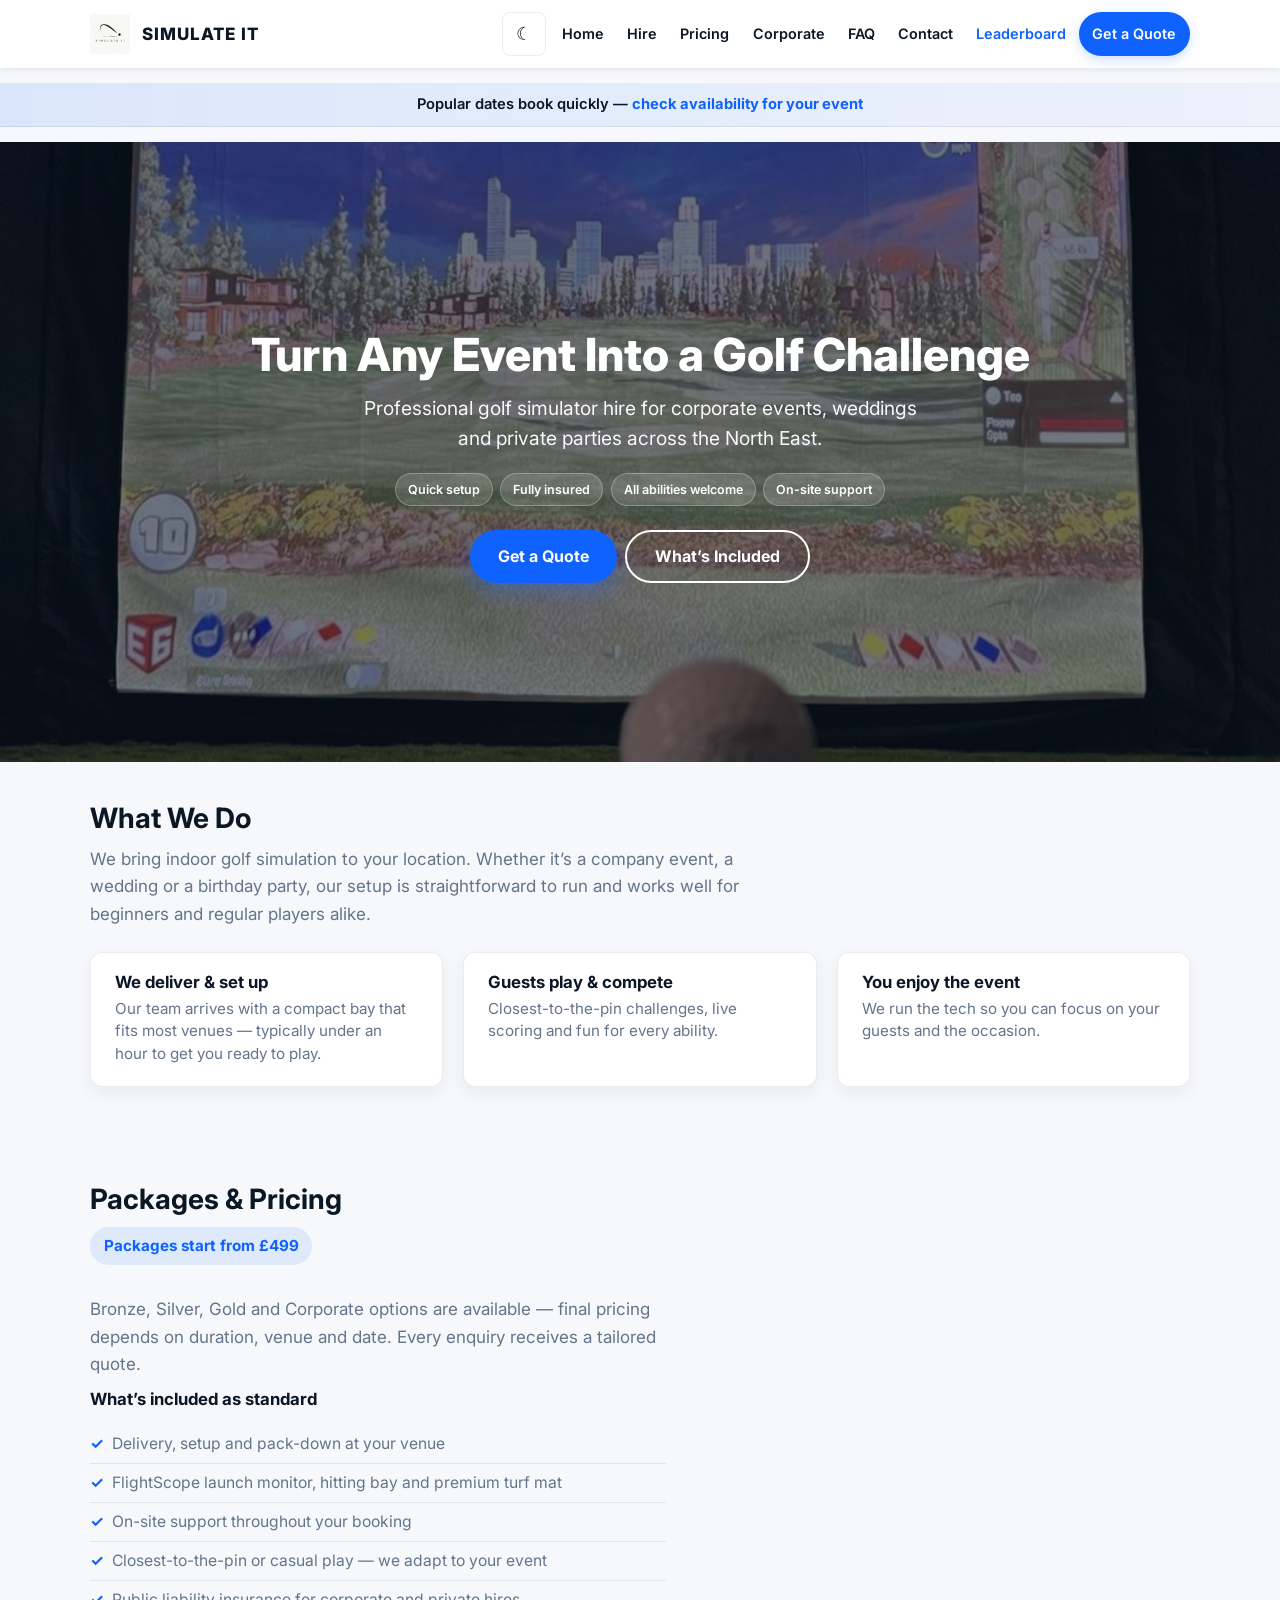
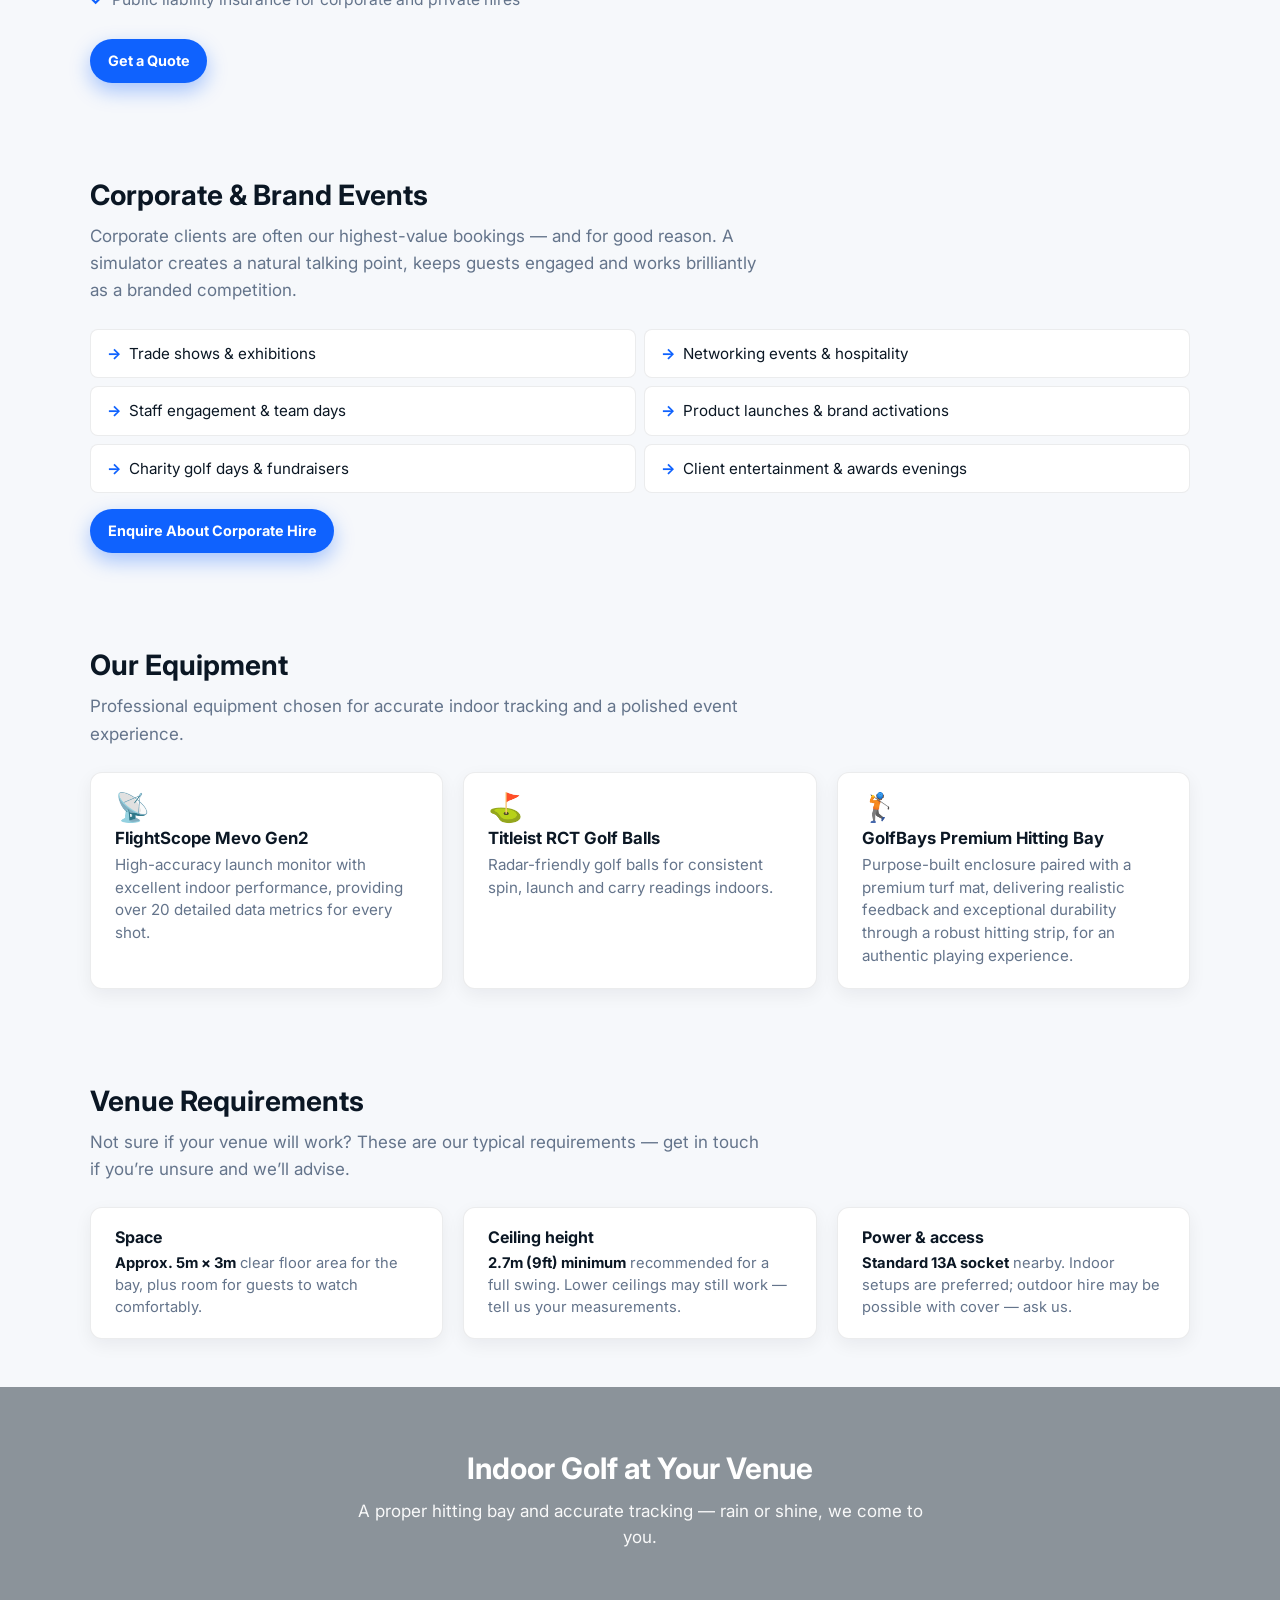
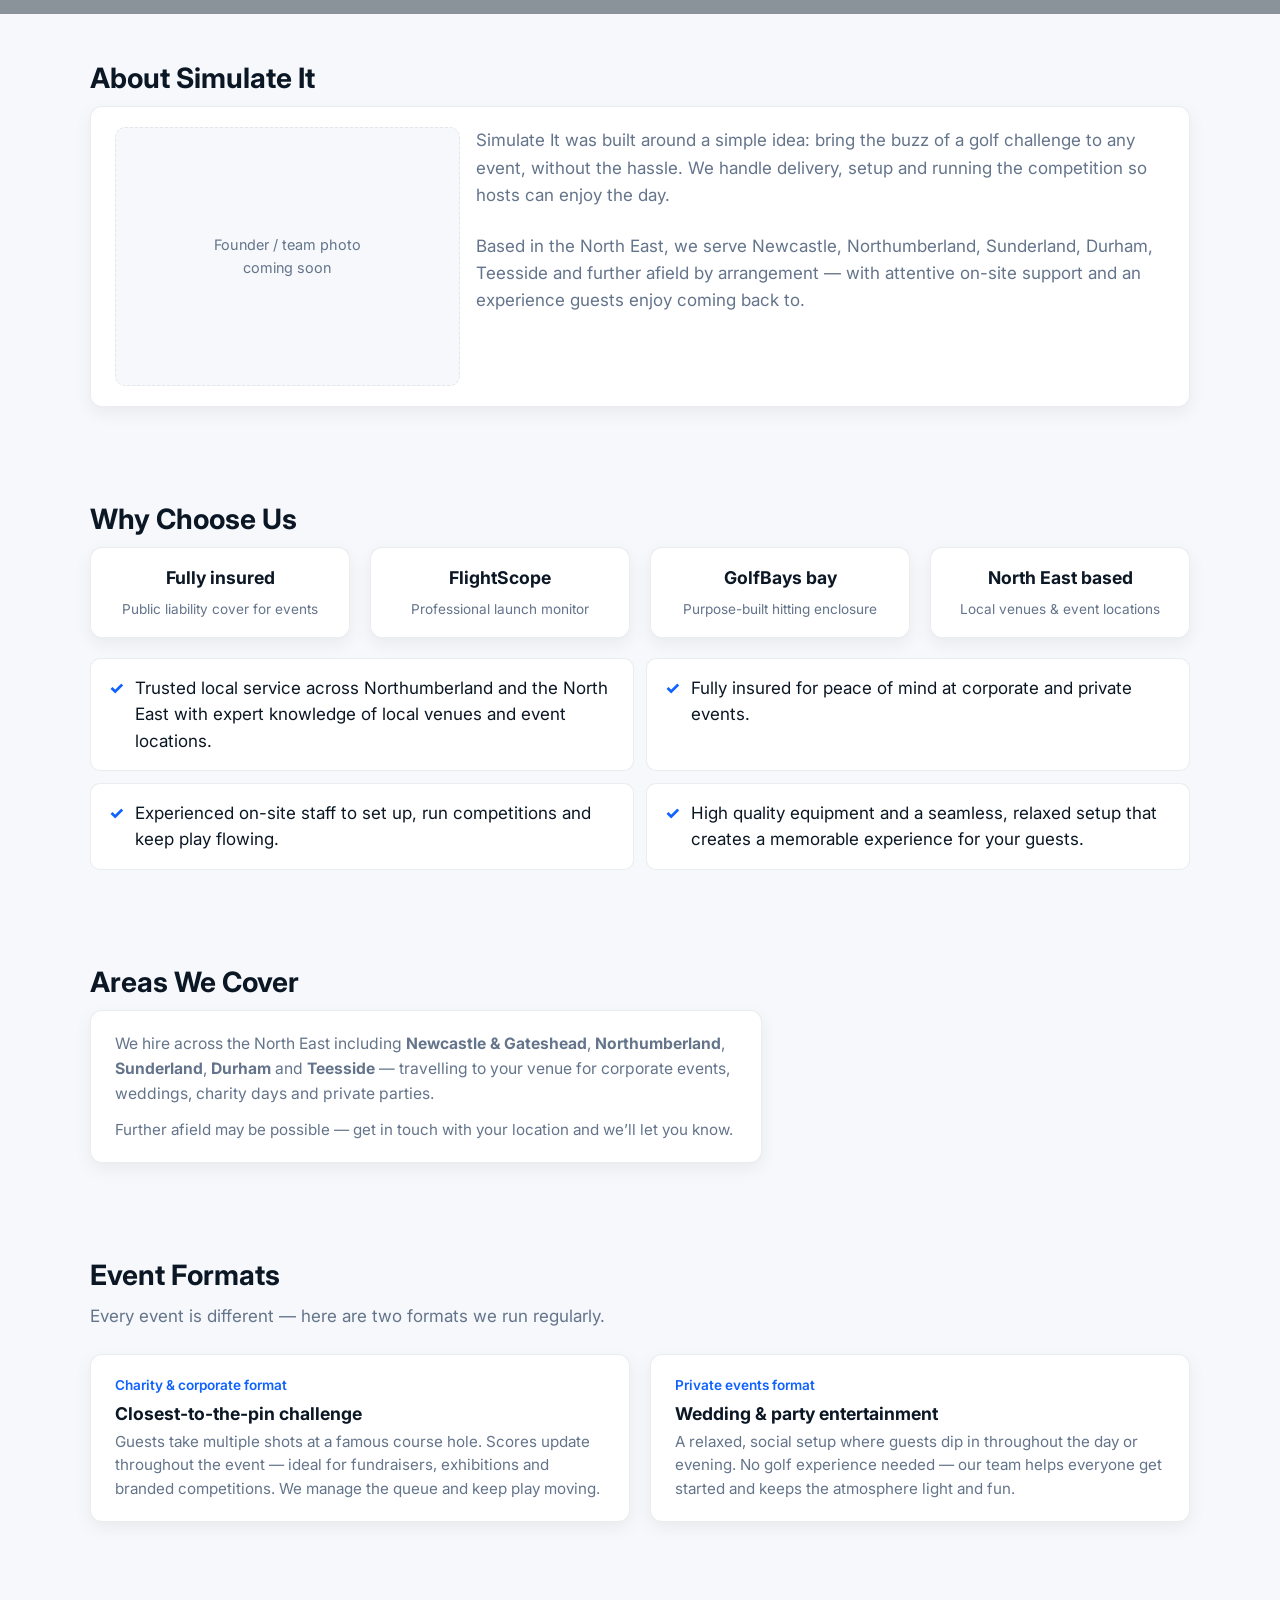
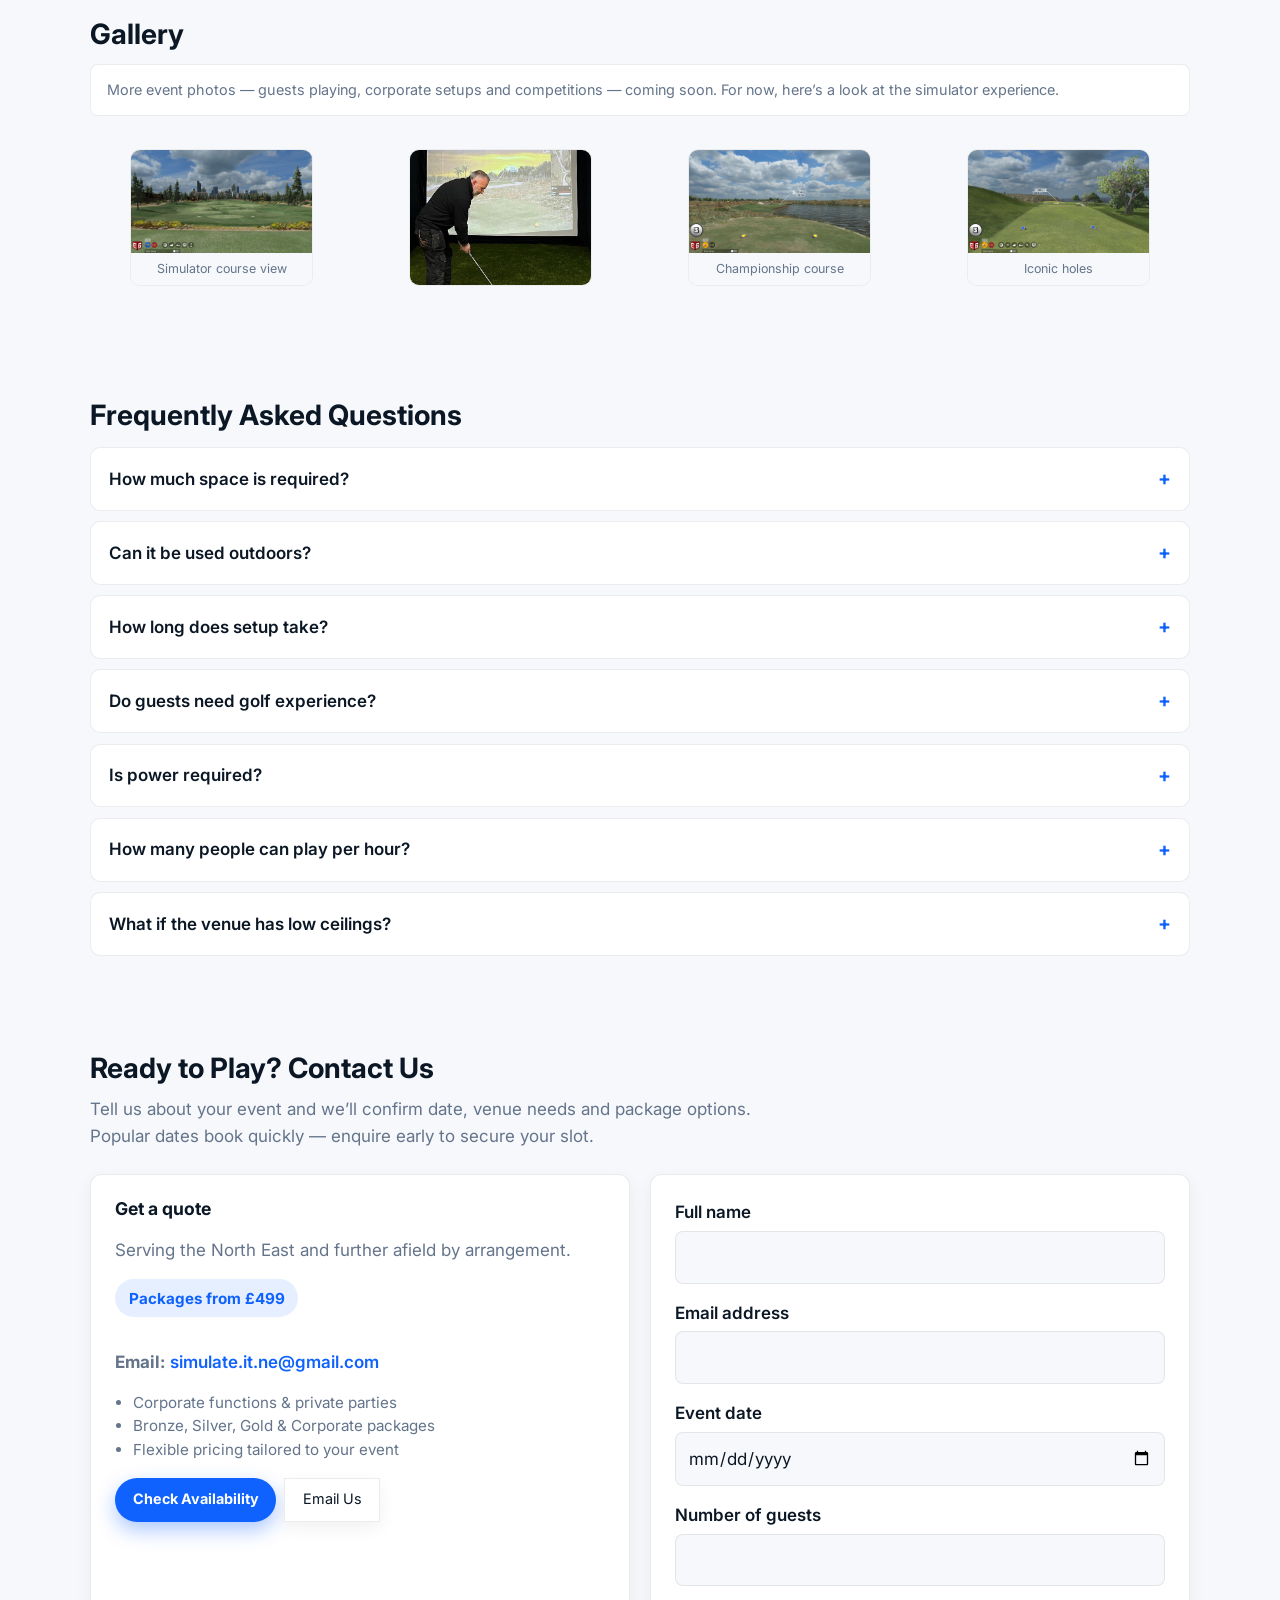
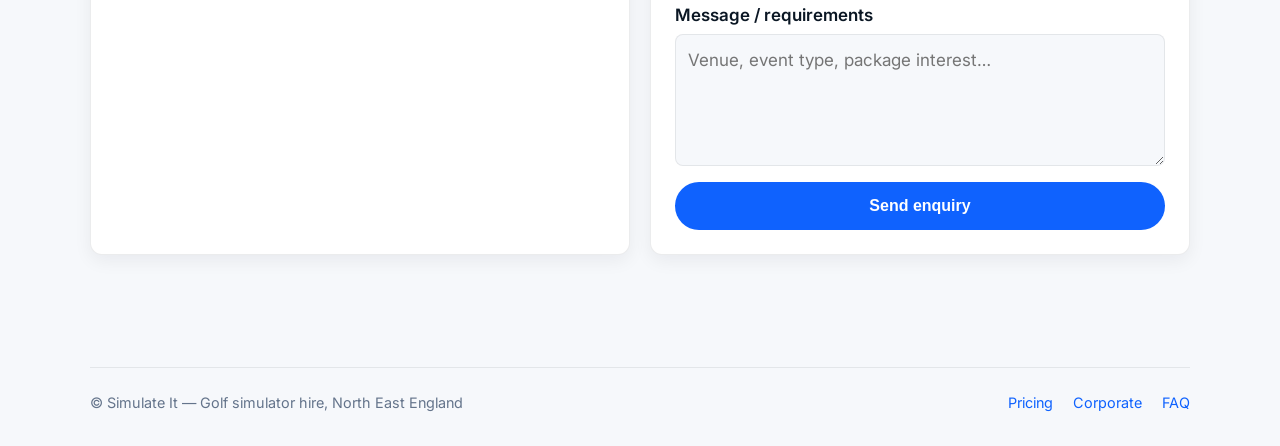
==== commit f6c831d8: "Very minor updates to index.html" ====
--- a/index.html
+++ b/index.html
@@ -478,7 +478,7 @@
 
     <section id="case-studies" class="section">
       <h2 class="reveal">Event Formats</h2>
-      <p class="section-intro reveal">Every event is different — here are two formats we run regularly. Replace with your own photos and details as your portfolio grows.</p>
+      <p class="section-intro reveal">Every event is different — here are two formats we run regularly.</p>
       <div class="case-cards">
         <article class="case-card reveal">
           <p class="meta">Charity &amp; corporate format</p>
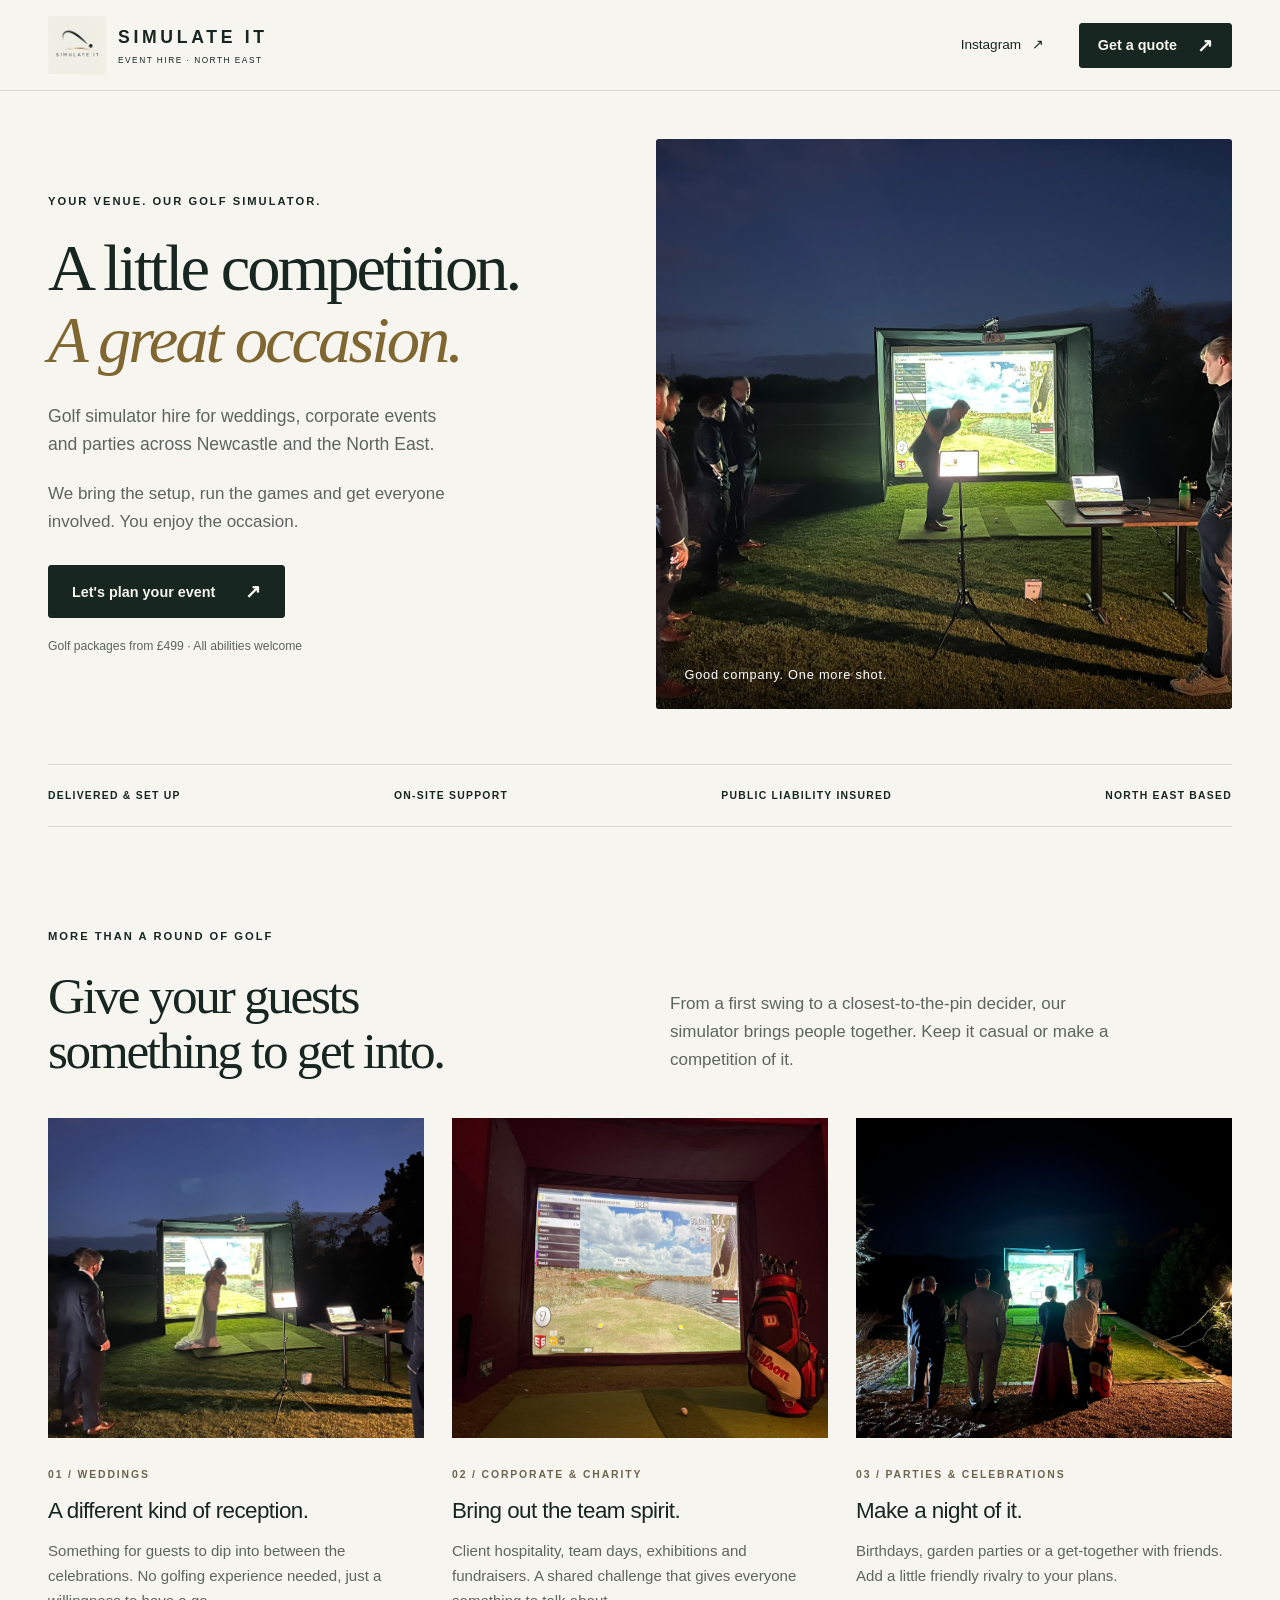
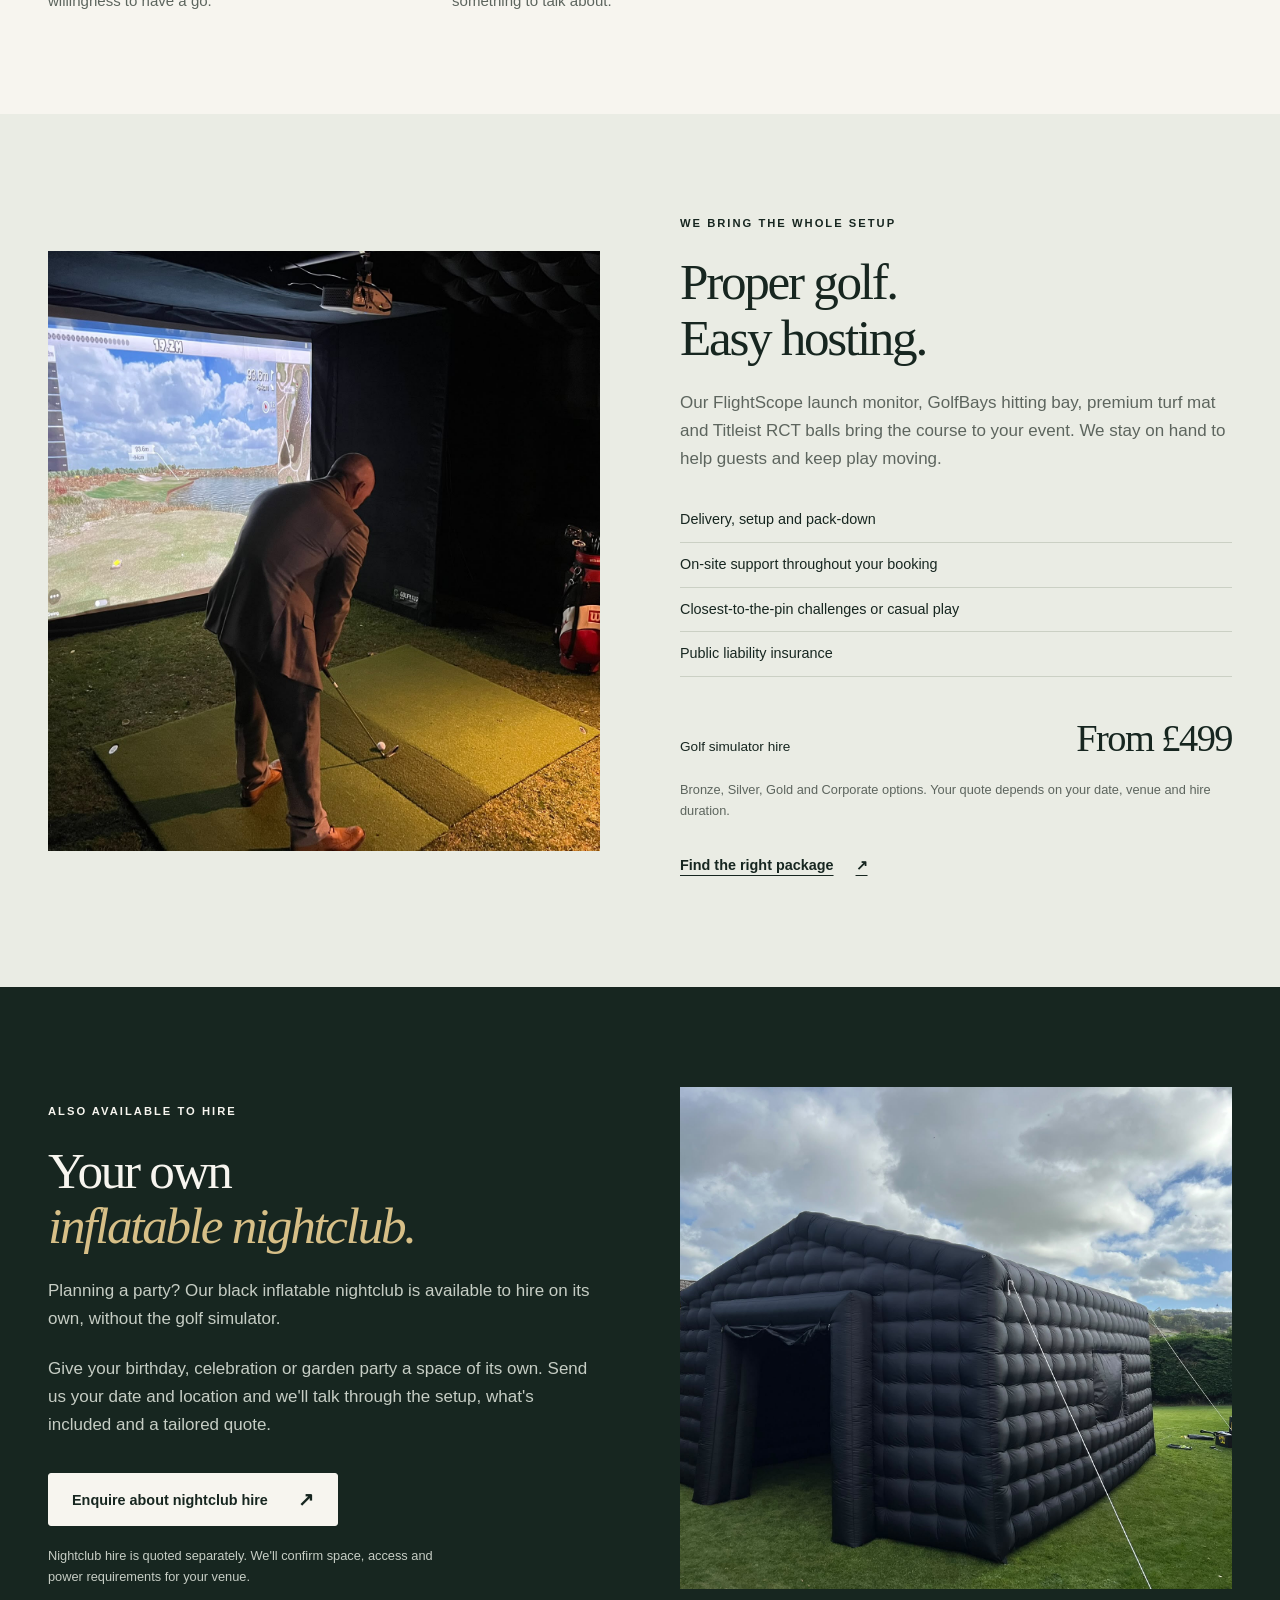
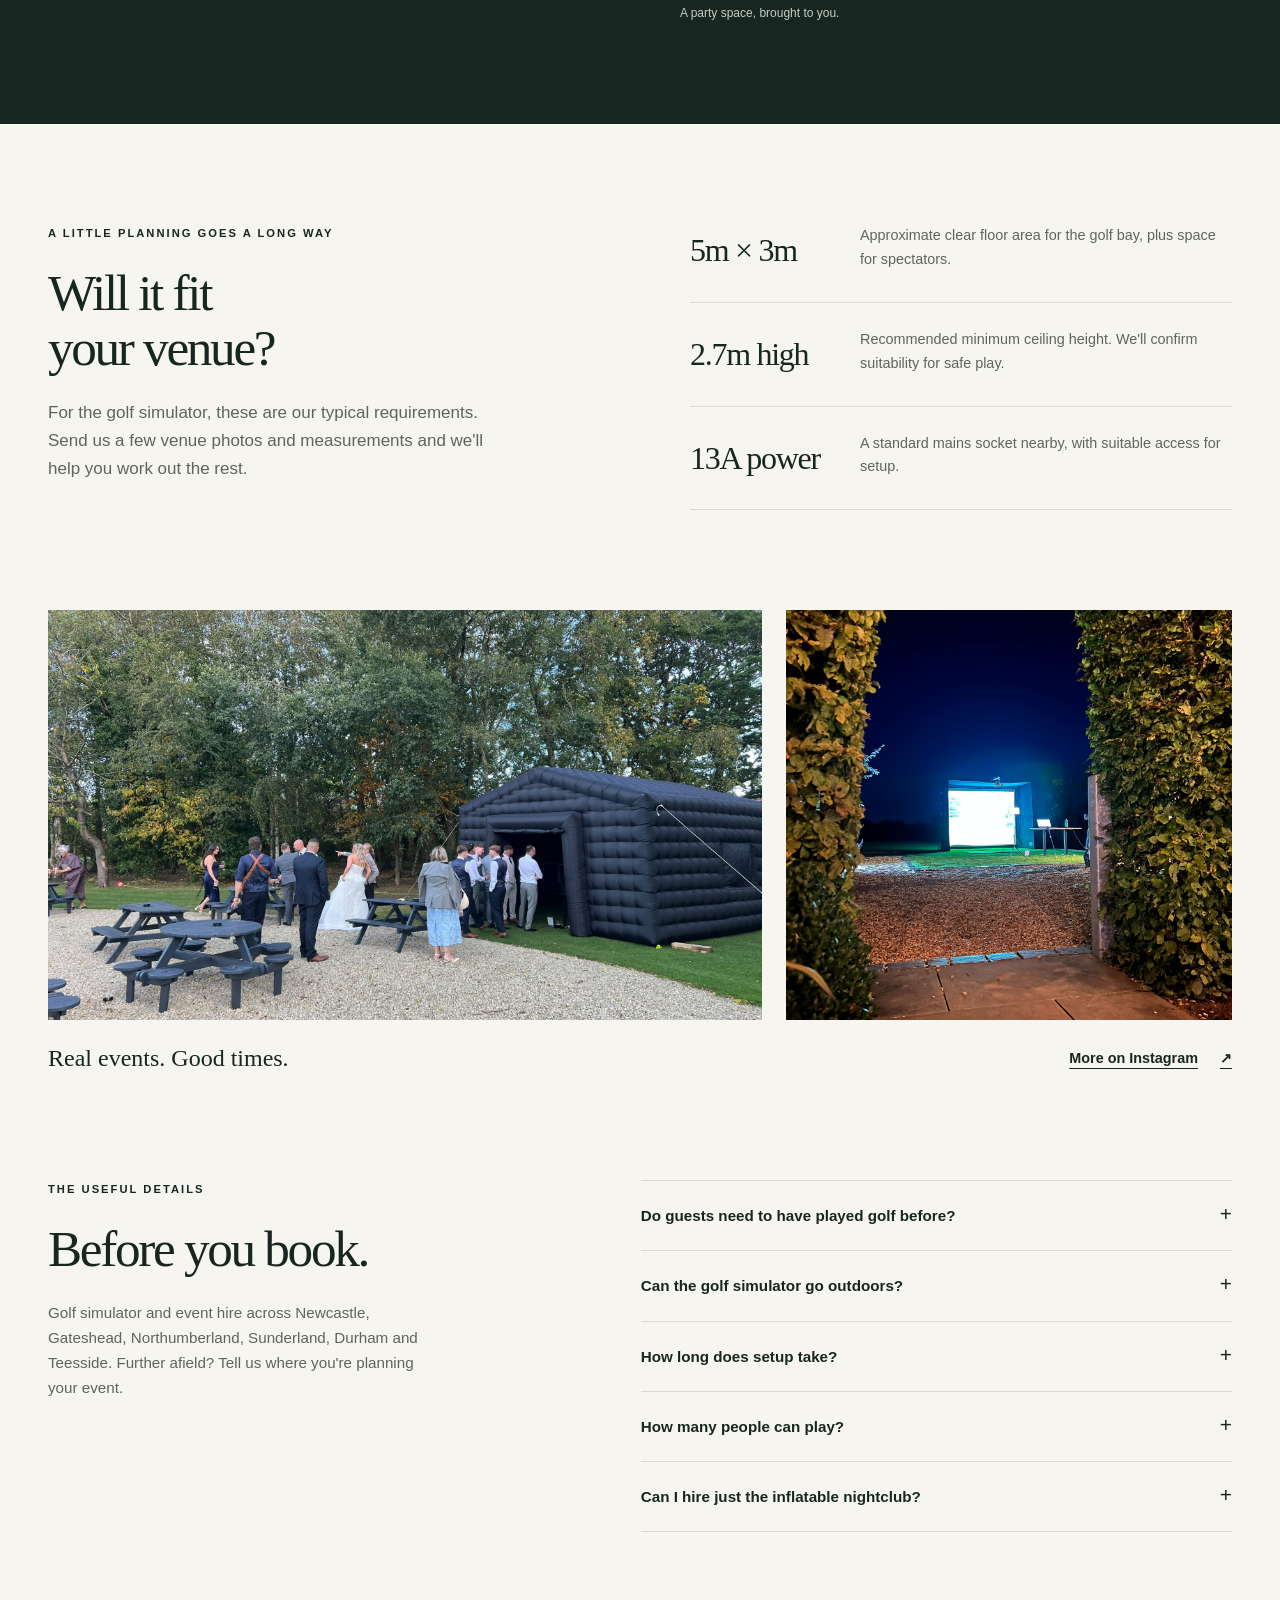
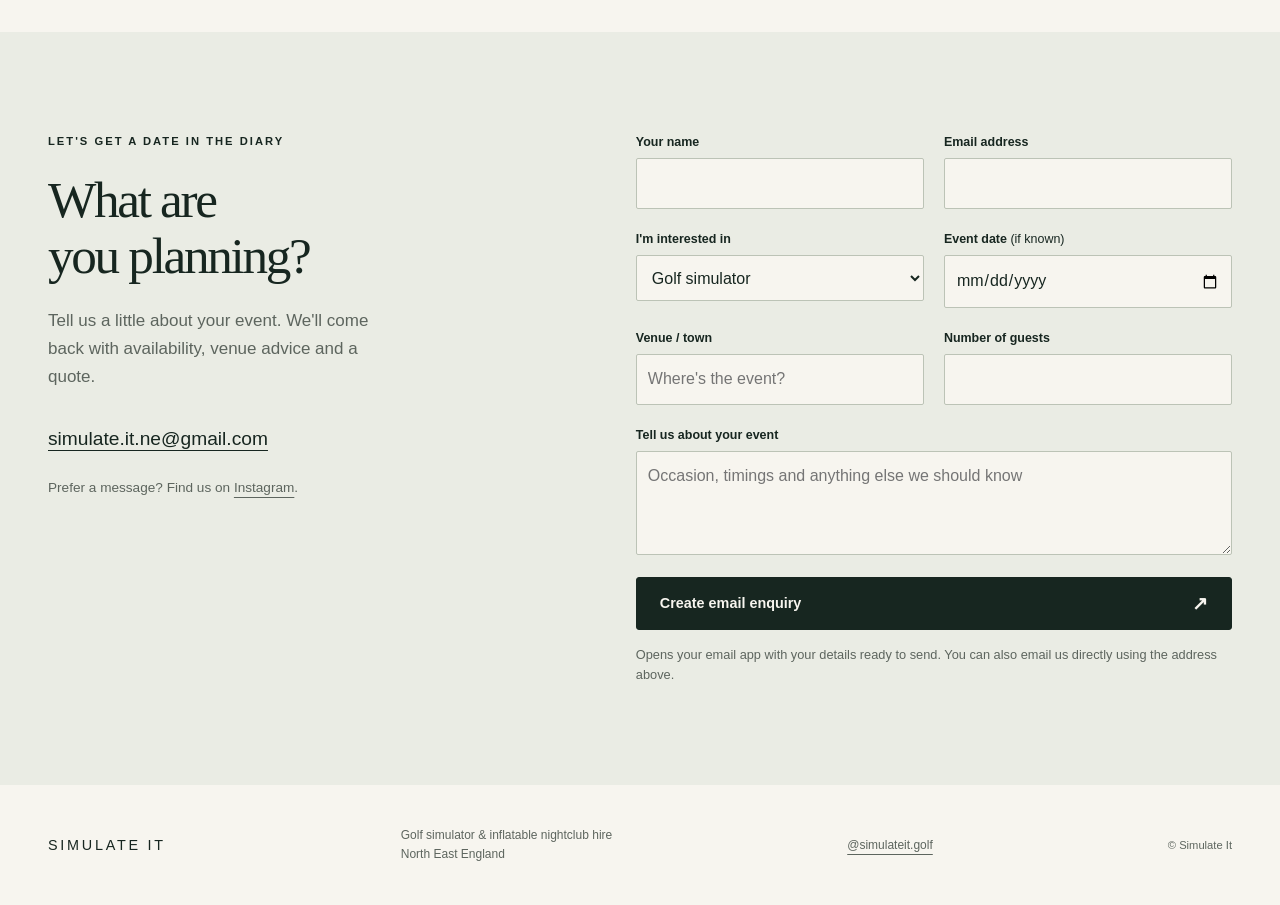
==== commit 2db204c5: "Website revamp and content addition" ====
--- a/index.html
+++ b/index.html
@@ -1,676 +1,72 @@
-<!DOCTYPE html>
-<html lang="en">
-<head>
-  <meta charset="UTF-8" />
-  <title>Simulate It | Golf Simulator Hire — Newcastle, Northumberland &amp; North East</title>
-  <meta name="viewport" content="width=device-width, initial-scale=1.0" />
-  <meta name="description" content="Professional golf simulator hire for corporate events, weddings and parties across Newcastle, Northumberland, Sunderland, Durham and the North East. Packages from £499." />
-  <link rel="icon" href="Photos/Logo.png" type="image/png" />
-  <link rel="preload" as="image" href="Photos/Ball_Screen.jpeg" />
-  <link href="https://fonts.googleapis.com/css2?family=Inter:wght@400;600;700;800&display=swap" rel="stylesheet">
-  <script>try{var t=localStorage.getItem('simulate-it-theme');if(t)document.documentElement.setAttribute('data-theme',t)}catch(e){}</script>
-  <style>
-    :root{
-      --bg:#f6f8fb;--surface:#ffffff;--primary:#0f62fe;--text:#0b1724;--muted:#64748b;
-      --border:rgba(11,23,36,0.08);--shadow:0 6px 18px rgba(17,24,39,0.06);
-      --card-radius:12px;--container-width:1100px;--base-font-size:17px;--base-line:1.55;
-      --header-h:3.5rem;--section-pad:3rem;--hero-overlay:rgba(11,23,36,0.58);
-      --parallax-overlay:rgba(11,23,36,0.45);--prize-bg:linear-gradient(180deg,#fff,#fbfdff);
-      --mobile-cta-h:4rem;color-scheme:light
-    }
-    [data-theme="dark"]{
-      --bg:#0c1118;--surface:#151d2b;--primary:#4d9aff;--text:#e8eef6;--muted:#94a3b8;
-      --border:rgba(255,255,255,0.08);--shadow:0 8px 24px rgba(0,0,0,0.35);
-      --hero-overlay:rgba(0,0,0,0.68);--parallax-overlay:rgba(0,0,0,0.55);
-      --prize-bg:linear-gradient(180deg,#1a2438,#151d2b);color-scheme:dark
-    }
-    *{box-sizing:border-box}
-    html{scroll-behavior:smooth;scroll-padding-top:calc(var(--header-h) + 1rem)}
-    @media (prefers-reduced-motion: reduce){html{scroll-behavior:auto}}
-    body{
-      margin:0;font-family:Inter,system-ui,-apple-system,BlinkMacSystemFont,'Segoe UI',Roboto,Helvetica,Arial,sans-serif;
-      background:var(--bg);color:var(--text);font-size:var(--base-font-size);line-height:var(--base-line);
-      -webkit-font-smoothing:antialiased;-moz-osx-font-smoothing:grayscale;overflow-x:hidden
-    }
-    a{color:var(--primary);text-decoration:none}
-    a:hover{text-decoration:underline}
-    img{display:block;max-width:100%;height:auto}
-    h1,h2,h3{line-height:1.15;margin-top:0}
-    h2{font-size:clamp(1.35rem,2.5vw,1.75rem);margin-bottom:.75rem}
-    h3{font-size:1.1rem}
-    .section-intro{color:var(--muted);max-width:42rem;margin:0 0 1.5rem;line-height:1.6}
-
-    .site-header{position:sticky;top:0;z-index:1000;background:var(--surface);box-shadow:0 2px 8px var(--border);min-height:var(--header-h)}
-    .icon-btn{
-      display:inline-flex;align-items:center;justify-content:center;min-width:44px;min-height:44px;
-      padding:0 .65rem;border:1px solid var(--border);border-radius:8px;background:var(--surface);
-      color:var(--text);font-size:1.15rem;cursor:pointer;line-height:1
-    }
-    .icon-btn:hover{background:rgba(15,98,254,0.08)}
-    .header-inner{
-      width:min(var(--container-width),calc(100% - 2rem));margin:0 auto;
-      display:flex;align-items:center;justify-content:space-between;gap:1rem;
-      padding:.75rem 0;min-height:var(--header-h);flex-wrap:wrap
-    }
-    .header-end{display:flex;align-items:center;gap:.35rem;margin-left:auto}
-    .brand{display:inline-flex;align-items:center;gap:.75rem;font-weight:800;letter-spacing:.06em;text-transform:uppercase;color:var(--text);text-decoration:none}
-    .brand:hover{text-decoration:none}
-    .brand-logo{width:40px;height:40px;object-fit:contain}
-    .nav-toggle{
-      display:none;align-items:center;justify-content:center;width:44px;height:44px;
-      border:1px solid var(--border);border-radius:8px;background:var(--surface);cursor:pointer;padding:0
-    }
-    .nav-toggle span,.nav-toggle span::before,.nav-toggle span::after{
-      display:block;width:20px;height:2px;background:var(--text);position:relative;transition:transform .2s,opacity .2s
-    }
-    .nav-toggle span::before,.nav-toggle span::after{content:"";position:absolute;left:0}
-    .nav-toggle span::before{top:-6px}
-    .nav-toggle span::after{top:6px}
-    body.nav-open .nav-toggle span{background:transparent}
-    body.nav-open .nav-toggle span::before{transform:translateY(6px) rotate(45deg)}
-    body.nav-open .nav-toggle span::after{transform:translateY(-6px) rotate(-45deg)}
-    .main-nav ul{list-style:none;margin:0;padding:0;display:flex;align-items:center;gap:.15rem;flex-wrap:wrap}
-    .main-nav a{display:inline-flex;align-items:center;min-height:44px;padding:0 .65rem;border-radius:8px;color:var(--text);font-weight:600;font-size:.9rem}
-    .main-nav a:hover{background:rgba(15,98,254,0.06);text-decoration:none;color:var(--primary)}
-    .main-nav .nav-cta{background:var(--primary);color:#fff!important;padding:0 .85rem;border-radius:999px;box-shadow:0 4px 12px rgba(15,98,254,0.2)}
-    .main-nav .nav-cta:hover{background:#0b4fd4;text-decoration:none}
-    .main-nav .nav-leaderboard{color:var(--primary)}
-
-    .hero{
-      position:relative;min-height:min(88vh,680px);display:flex;align-items:center;justify-content:center;
-      text-align:center;color:#fff;padding:4rem 1.25rem 3.5rem;
-      background:url('Photos/Ball_Screen.jpeg') center/cover no-repeat
-    }
-    .hero::before{content:"";position:absolute;inset:0;background:var(--hero-overlay);z-index:0}
-    .hero-inner{position:relative;z-index:1;max-width:780px}
-    .hero .eyebrow{font-weight:700;color:#93c5fd;letter-spacing:.12em;text-transform:uppercase;font-size:.78rem;margin-bottom:.75rem}
-    .hero h1{font-size:clamp(1.85rem,4.8vw,2.85rem);margin:0 0 .85rem;font-weight:800;line-height:1.12}
-    .hero .hero-sub{font-size:clamp(1rem,2.1vw,1.2rem);margin:0 0 1.25rem;line-height:1.55;opacity:.96;max-width:36rem;margin-left:auto;margin-right:auto}
-    .hero-pills{display:flex;flex-wrap:wrap;justify-content:center;gap:.45rem;margin-bottom:1.5rem}
-    .hero-pill{
-      font-size:.78rem;font-weight:600;padding:.35rem .75rem;border-radius:999px;
-      background:rgba(255,255,255,0.14);border:1px solid rgba(255,255,255,0.25);color:#fff
-    }
-    .btn{
-      display:inline-flex;align-items:center;justify-content:center;min-height:48px;
-      padding:.75rem 1.75rem;background:var(--primary);color:#fff!important;
-      border-radius:999px;font-weight:700;font-size:1rem;
-      box-shadow:0 8px 20px rgba(15,98,254,0.35);text-decoration:none!important
-    }
-    .btn:hover{background:#0b4fd4;text-decoration:none!important}
-    .btn-outline{background:transparent;border:2px solid #fff;box-shadow:none}
-    .btn-outline:hover{background:rgba(255,255,255,0.12)}
-    .btn-secondary{background:var(--surface);color:var(--text)!important;border:1px solid var(--border);box-shadow:var(--shadow)}
-
-    .urgency-banner{
-      background:linear-gradient(90deg,rgba(15,98,254,0.12),rgba(15,98,254,0.04));
-      border-bottom:1px solid var(--border);text-align:center;padding:.65rem 1rem;
-      font-size:.92rem;font-weight:600;color:var(--text)
-    }
-    .urgency-banner a{font-weight:700}
-
-    main{width:min(var(--container-width),calc(100% - 2rem));margin:0 auto;padding-bottom:4rem}
-    .section{padding:var(--section-pad) 0;scroll-margin-top:calc(var(--header-h) + 1rem)}
-    .section:first-of-type{padding-top:2.5rem}
-    #home{scroll-margin-top:0}
-    .price-from{
-      display:inline-block;margin-top:.5rem;padding:.45rem .85rem;border-radius:999px;
-      background:rgba(15,98,254,0.1);color:var(--primary);font-weight:700;font-size:.95rem
-    }
-
-    .steps,.cards,.venue-grid,.trust-stats{display:grid;gap:1.25rem}
-    @media(min-width:768px){
-      .steps{grid-template-columns:repeat(3,1fr)}
-      .cards{grid-template-columns:repeat(3,1fr)}
-      .venue-grid{grid-template-columns:repeat(3,1fr)}
-      .trust-stats{grid-template-columns:repeat(4,1fr)}
-    }
-    .step-card,.card,.venue-card,.trust-stat,.about-card,.case-card,.area-card{
-      background:var(--surface);border-radius:var(--card-radius);padding:1.25rem 1.5rem;
-      border:1px solid var(--border);box-shadow:var(--shadow)
-    }
-    .step-card h3,.card h3{margin:0 0 .35rem;font-size:1.05rem}
-    .step-card p,.card p{margin:0;color:var(--muted);font-size:.95rem;line-height:1.5}
-    .card-icon{font-size:1.75rem;margin-bottom:.5rem;line-height:1}
-
-    .included-list{margin:1rem 0 0;padding:0;list-style:none;color:var(--muted)}
-    .included-list li{
-      padding:.45rem 0 .45rem 1.35rem;position:relative;font-size:.98rem;line-height:1.5;
-      border-bottom:1px solid var(--border)
-    }
-    .included-list li:last-child{border-bottom:none}
-    .included-list li::before{content:"✓";position:absolute;left:0;color:var(--primary);font-weight:700}
-    .pricing-simple{max-width:36rem}
-
-    .corporate-list{margin:1rem 0 0;padding:0;list-style:none;display:grid;gap:.5rem}
-    @media(min-width:600px){.corporate-list{grid-template-columns:1fr 1fr}}
-    .corporate-list li{
-      display:flex;gap:.5rem;align-items:flex-start;padding:.75rem 1rem;
-      background:var(--surface);border-radius:8px;border:1px solid var(--border);font-size:.95rem
-    }
-    .corporate-list li::before{content:"→";color:var(--primary);font-weight:700}
-
-    .why-list{margin:0;padding:0;list-style:none;display:grid;gap:.75rem}
-    @media(min-width:600px){.why-list{grid-template-columns:1fr 1fr}}
-    .why-list li{
-      display:flex;gap:.65rem;align-items:flex-start;background:var(--surface);
-      padding:1rem 1.15rem;border-radius:10px;border:1px solid var(--border)
-    }
-    .why-list li::before{content:"✓";flex-shrink:0;font-weight:800;color:var(--primary)}
-
-    .trust-stat{text-align:center;padding:1rem}
-    .trust-stat strong{display:block;font-size:1.1rem;margin-bottom:.2rem}
-    .trust-stat span{font-size:.85rem;color:var(--muted)}
-
-    .faq-list{display:grid;gap:.65rem;margin-top:1rem}
-    .faq-item{background:var(--surface);border:1px solid var(--border);border-radius:10px;overflow:hidden}
-    .faq-item summary{
-      padding:1rem 1.15rem;font-weight:600;cursor:pointer;list-style:none;
-      display:flex;justify-content:space-between;align-items:center;gap:.5rem
-    }
-    .faq-item summary::-webkit-details-marker{display:none}
-    .faq-item summary::after{content:"+";font-size:1.2rem;color:var(--primary);font-weight:700}
-    .faq-item[open] summary::after{content:"−"}
-    .faq-item p{padding:0 1.15rem 1rem;margin:0;color:var(--muted);font-size:.95rem;line-height:1.55}
-
-    .case-card h3{margin-bottom:.35rem}
-    .case-card .meta{font-size:.85rem;color:var(--primary);font-weight:600;margin-bottom:.5rem}
-    .case-card p{margin:0;color:var(--muted);font-size:.95rem;line-height:1.55}
-    .case-cards{display:grid;gap:1.25rem}
-    @media(min-width:768px){.case-cards{grid-template-columns:1fr 1fr}}
-
-    .about-card{display:grid;gap:1rem}
-    @media(min-width:700px){.about-card{grid-template-columns:1fr 2fr;align-items:start}}
-    .about-placeholder{
-      aspect-ratio:4/3;border-radius:10px;background:var(--bg);border:1px dashed var(--border);
-      display:flex;align-items:center;justify-content:center;text-align:center;padding:1rem;
-      color:var(--muted);font-size:.9rem
-    }
-
-    .parallax{
-      background:url('Photos/Driving%20range.PNG') center/cover no-repeat fixed;
-      position:relative;padding:4rem 1.25rem;color:#fff;text-align:center;margin:0 calc(50% - 50vw);width:100vw
-    }
-    .parallax::before{content:"";position:absolute;inset:0;background:var(--parallax-overlay)}
-    .parallax-content{position:relative;max-width:36rem;margin:0 auto}
-    .parallax-content h2{color:#fff;margin-bottom:.75rem;font-size:clamp(1.35rem,3vw,1.85rem)}
-    .parallax-content p{margin:0;opacity:.95;line-height:1.55}
-
-    .gallery-note{
-      font-size:.9rem;color:var(--muted);margin-bottom:1rem;padding:.85rem 1rem;
-      background:var(--surface);border-radius:8px;border:1px solid var(--border)
-    }
-    .gallery{display:grid;grid-template-columns:repeat(auto-fit,minmax(200px,1fr));gap:1rem}
-    .gallery-item{
-      border-radius:10px;overflow:hidden;background:var(--surface);border:1px solid var(--border);
-      aspect-ratio:4/3;display:flex;flex-direction:column
-    }
-    .gallery-item img{width:100%;height:100%;object-fit:cover;flex:1}
-    .gallery-item figcaption{font-size:.78rem;padding:.4rem .55rem;color:var(--muted);text-align:center;background:var(--bg)}
-
-    .venue-card h3{margin-bottom:.35rem;font-size:1rem}
-    .venue-card p{margin:0;color:var(--muted);font-size:.92rem;line-height:1.5}
-    .venue-card strong{color:var(--text)}
-
-    .form-grid{display:grid;gap:1.25rem}
-    @media(min-width:900px){.form-grid{grid-template-columns:1fr 1fr}}
-    .form-card{background:var(--surface);padding:1.5rem;border-radius:var(--card-radius);border:1px solid var(--border);box-shadow:var(--shadow)}
-    .form-card h3{margin-top:0}
-    .contact-details{margin:1rem 0 0;padding:0;list-style:none;color:var(--muted)}
-    .contact-details li{margin-bottom:.35rem}
-    .contact-details a{color:var(--primary);font-weight:600}
-    .cta-row{display:flex;flex-wrap:wrap;gap:.5rem;margin-top:1rem}
-    .cta-row .btn,.cta-row .btn-secondary{font-size:.9rem;padding:.6rem 1.1rem;min-height:44px}
-    .form-group{display:grid;margin-bottom:1rem}
-    .form-group label{font-weight:600;margin-bottom:.35rem}
-    .form-group input,.form-group textarea{padding:.75rem;border-radius:8px;border:1px solid var(--border);font:inherit;min-height:44px;background:var(--bg);color:var(--text)}
-    .form-group textarea{min-height:100px;resize:vertical}
-    .submit-button{
-      width:100%;min-height:48px;background:var(--primary);border-radius:999px;
-      padding:.75rem 1.25rem;border:none;color:#fff;font-weight:700;cursor:pointer;font-size:1rem
-    }
-    .submit-button:hover{background:#0b4fd4}
-
-    footer{
-      width:min(var(--container-width),calc(100% - 2rem));margin:0 auto 2rem;
-      padding-top:1.5rem;border-top:1px solid var(--border);
-      color:var(--muted);font-size:.9rem;display:flex;justify-content:space-between;flex-wrap:wrap;gap:.5rem
-    }
-    footer .footer-links{display:flex;flex-wrap:wrap;gap:.75rem 1.25rem}
-
-    .mobile-cta-bar{
-      display:none;position:fixed;bottom:0;left:0;right:0;z-index:999;
-      padding:.5rem .75rem calc(.5rem + env(safe-area-inset-bottom));
-      background:var(--surface);border-top:1px solid var(--border);
-      box-shadow:0 -4px 20px rgba(0,0,0,0.08);gap:.5rem
-    }
-    .mobile-cta-bar a{flex:1;text-align:center;font-size:.9rem;min-height:44px;padding:.55rem .75rem}
-
-    .reveal{opacity:0;transform:translateY(16px);transition:opacity .5s ease,transform .5s ease}
-    .reveal.is-visible{opacity:1;transform:translateY(0)}
-
-    @media (prefers-reduced-motion: reduce){
-      .reveal{opacity:1;transform:none;transition:none}
-      .parallax{background-attachment:scroll}
-    }
-    @media(max-width:800px){.parallax{background-attachment:scroll}}
-    @media(max-width:768px){
-      :root{--section-pad:2.25rem}
-      body{padding-bottom:var(--mobile-cta-h)}
-      .nav-toggle{display:inline-flex}
-      .main-nav{
-        position:fixed;top:var(--header-h);left:0;right:0;background:var(--surface);
-        box-shadow:0 8px 24px rgba(11,23,36,0.1);padding:1rem;
-        transform:translateY(-120%);opacity:0;pointer-events:none;
-        transition:transform .25s ease,opacity .25s ease
-      }
-      body.nav-open .main-nav{transform:translateY(0);opacity:1;pointer-events:auto}
-      body.nav-open{overflow:hidden}
-      .main-nav ul{flex-direction:column;align-items:stretch;gap:.25rem}
-      .main-nav a{width:100%;justify-content:flex-start;padding:0 1rem;font-size:.95rem}
-      .main-nav .nav-cta{margin-top:.35rem;justify-content:center}
-      .hero{min-height:75vh;padding:3rem 1rem 2.5rem}
-      .hero .btn,.hero .btn-outline{width:100%;margin:.35rem 0 0}
-      .mobile-cta-bar{display:flex}
-    }
-    @media(min-width:769px){
-      .hero{min-height:min(82vh,620px);background-position:center 35%;background-size:cover}
-      .hero-actions{display:flex;flex-wrap:wrap;justify-content:center;gap:.5rem}
-    }
-    @media(min-width:1100px){.hero{background-position:center 28%}}
-  </style>
-  <script type="application/ld+json">
-  {
-    "@context": "https://schema.org",
-    "@type": "LocalBusiness",
-    "name": "Simulate It",
-    "description": "Golf simulator hire for corporate events, weddings and private parties across the North East of England.",
-    "areaServed": ["Newcastle upon Tyne", "Northumberland", "Sunderland", "Durham", "Middlesbrough", "North East England"],
-    "email": "simulate.it.ne@gmail.com",
-    "priceRange": "££"
-  }
-  </script>
-</head>
-<body>
-  <header class="site-header">
-    <div class="header-inner">
-      <a class="brand" href="#home">
-        <img src="Photos/Logo.png" alt="" class="brand-logo" width="40" height="40">
-        Simulate It
-      </a>
-      <div class="header-end">
-        <button type="button" class="icon-btn" data-theme-toggle aria-label="Switch to dark mode" title="Dark mode">🌙</button>
-        <button type="button" class="nav-toggle" id="nav-toggle" aria-label="Open menu" aria-expanded="false" aria-controls="main-nav">
-          <span></span>
-        </button>
-        <nav class="main-nav" id="main-nav" aria-label="Main">
-          <ul>
-            <li><a href="#home">Home</a></li>
-            <li><a href="#services">Hire</a></li>
-            <li><a href="#pricing">Pricing</a></li>
-            <li><a href="#corporate">Corporate</a></li>
-            <li><a href="#faq">FAQ</a></li>
-            <li><a href="#contact">Contact</a></li>
-            <li><a class="nav-leaderboard" href="Leaderboard.html">Leaderboard</a></li>
-            <li><a class="nav-cta" href="#contact">Get a Quote</a></li>
-          </ul>
-        </nav>
-      </div>
-    </div>
-  </header>
-
-  <p class="urgency-banner reveal">Popular dates book quickly — <a href="#contact">check availability for your event</a></p>
-
-  <section id="home" class="hero">
-    <div class="hero-inner reveal">
-      <h1>Turn Any Event Into a Golf Challenge</h1>
-      <p class="hero-sub">Professional golf simulator hire for corporate events, weddings and private parties across the North East.</p>
-      <div class="hero-pills">
-        <span class="hero-pill">Quick setup</span>
-        <span class="hero-pill">Fully insured</span>
-        <span class="hero-pill">All abilities welcome</span>
-        <span class="hero-pill">On-site support</span>
-      </div>
-      <div class="hero-actions">
-        <a href="#contact" class="btn">Get a Quote</a>
-        <a href="#pricing" class="btn btn-outline">What&rsquo;s Included</a>
-      </div>
-    </div>
-  </section>
-
-  <main>
-    <section id="services" class="section">
-      <h2 class="reveal">What We Do</h2>
-      <p class="section-intro reveal">We bring indoor golf simulation to your location. Whether it&rsquo;s a company event, a wedding or a birthday party, our setup is straightforward to run and works well for beginners and regular players alike.</p>
-      <div class="steps">
-        <article class="step-card reveal">
-          <h3>We deliver &amp; set up</h3>
-          <p>Our team arrives with a compact bay that fits most venues — typically under an hour to get you ready to play.</p>
-        </article>
-        <article class="step-card reveal">
-          <h3>Guests play &amp; compete</h3>
-          <p>Closest-to-the-pin challenges, live scoring and fun for every ability.</p>
-        </article>
-        <article class="step-card reveal">
-          <h3>You enjoy the event</h3>
-          <p>We run the tech so you can focus on your guests and the occasion.</p>
-        </article>
-      </div>
-    </section>
-
-    <section id="pricing" class="section">
-      <h2 class="reveal">Packages &amp; Pricing</h2>
-      <div class="pricing-simple reveal">
-        <p class="price-from" style="margin-top:0">Packages start from £499</p>
-        <p class="section-intro" style="margin-top:1rem;margin-bottom:.75rem">Bronze, Silver, Gold and Corporate options are available — final pricing depends on duration, venue and date. Every enquiry receives a tailored quote.</p>
-        <h3 style="font-size:1.05rem;margin-bottom:.5rem">What&rsquo;s included as standard</h3>
-        <ul class="included-list">
-          <li>Delivery, setup and pack-down at your venue</li>
-          <li>FlightScope launch monitor, hitting bay and premium turf mat</li>
-          <li>On-site support throughout your booking</li>
-          <li>Closest-to-the-pin or casual play — we adapt to your event</li>
-          <li>Public liability insurance for corporate and private hires</li>
-        </ul>
-        <div class="cta-row" style="margin-top:1.25rem">
-          <a href="#contact" class="btn">Get a Quote</a>
-        </div>
-      </div>
-    </section>
-
-    <section id="corporate" class="section">
-      <h2 class="reveal">Corporate &amp; Brand Events</h2>
-      <p class="section-intro reveal">Corporate clients are often our highest-value bookings — and for good reason. A simulator creates a natural talking point, keeps guests engaged and works brilliantly as a branded competition.</p>
-      <ul class="corporate-list reveal">
-        <li>Trade shows &amp; exhibitions</li>
-        <li>Networking events &amp; hospitality</li>
-        <li>Staff engagement &amp; team days</li>
-        <li>Product launches &amp; brand activations</li>
-        <li>Charity golf days &amp; fundraisers</li>
-        <li>Client entertainment &amp; awards evenings</li>
-      </ul>
-      <div class="cta-row reveal">
-        <a href="#contact" class="btn">Enquire About Corporate Hire</a>
-      </div>
-    </section>
-
-    <section id="equipment" class="section">
-      <h2 class="reveal">Our Equipment</h2>
-      <p class="section-intro reveal">Professional equipment chosen for accurate indoor tracking and a polished event experience.</p>
-      <div class="cards">
-        <article class="card reveal">
-          <div class="card-icon" aria-hidden="true">📡</div>
-          <h3>FlightScope Mevo Gen2</h3>
-          <p>High-accuracy launch monitor with excellent indoor performance, providing over 20 detailed data metrics for every shot.</p>
-        </article>
-        <article class="card reveal">
-          <div class="card-icon" aria-hidden="true">⛳</div>
-          <h3>Titleist RCT Golf Balls</h3>
-          <p>Radar-friendly golf balls for consistent spin, launch and carry readings indoors.</p>
-        </article>
-        <article class="card reveal">
-          <div class="card-icon" aria-hidden="true">🏌️</div>
-          <h3>GolfBays Premium Hitting Bay</h3>
-          <p>Purpose-built enclosure paired with a premium turf mat, delivering realistic feedback and exceptional durability through a robust hitting strip, for an authentic playing experience.</p>
-        </article>
-      </div>
-    </section>
-
-    <section id="venue" class="section">
-      <h2 class="reveal">Venue Requirements</h2>
-      <p class="section-intro reveal">Not sure if your venue will work? These are our typical requirements — get in touch if you&rsquo;re unsure and we&rsquo;ll advise.</p>
-      <div class="venue-grid">
-        <article class="venue-card reveal">
-          <h3>Space</h3>
-          <p><strong>Approx. 5m &times; 3m</strong> clear floor area for the bay, plus room for guests to watch comfortably.</p>
-        </article>
-        <article class="venue-card reveal">
-          <h3>Ceiling height</h3>
-          <p><strong>2.7m (9ft) minimum</strong> recommended for a full swing. Lower ceilings may still work — tell us your measurements.</p>
-        </article>
-        <article class="venue-card reveal">
-          <h3>Power &amp; access</h3>
-          <p><strong>Standard 13A socket</strong> nearby. Indoor setups are preferred; outdoor hire may be possible with cover — ask us.</p>
-        </article>
-      </div>
-    </section>
-
-    <section class="parallax" aria-label="Golf simulator at your event">
-      <div class="parallax-content reveal">
-        <h2>Indoor Golf at Your Venue</h2>
-        <p>A proper hitting bay and accurate tracking — rain or shine, we come to you.</p>
-      </div>
-    </section>
-
-    <section id="about" class="section">
-      <h2 class="reveal">About Simulate It</h2>
-      <div class="about-card reveal">
-        <div class="about-placeholder" aria-hidden="true">Founder / team photo<br>coming soon</div>
-        <div>
-          <p class="section-intro" style="margin-top:0">Simulate It was built around a simple idea: bring the buzz of a golf challenge to any event, without the hassle. We handle delivery, setup and running the competition so hosts can enjoy the day.</p>
-          <p style="color:var(--muted);line-height:1.6;margin:0">Based in the North East, we serve Newcastle, Northumberland, Sunderland, Durham, Teesside and further afield by arrangement — with attentive on-site support and an experience guests enjoy coming back to.</p>
-        </div>
-      </div>
-    </section>
-
-    <section id="why-us" class="section">
-      <h2 class="reveal">Why Choose Us</h2>
-      <div class="trust-stats reveal">
-        <div class="trust-stat"><strong>Fully insured</strong><span>Public liability cover for events</span></div>
-        <div class="trust-stat"><strong>FlightScope</strong><span>Professional launch monitor</span></div>
-        <div class="trust-stat"><strong>GolfBays bay</strong><span>Purpose-built hitting enclosure</span></div>
-        <div class="trust-stat"><strong>North East based</strong><span>Local venues &amp; event locations</span></div>
-      </div>
-      <ul class="why-list" style="margin-top:1.25rem">
-        <li class="reveal">Trusted local service across Northumberland and the North East with expert knowledge of local venues and event locations.</li>
-        <li class="reveal">Fully insured for peace of mind at corporate and private events.</li>
-        <li class="reveal">Experienced on-site staff to set up, run competitions and keep play flowing.</li>
-        <li class="reveal">High quality equipment and a seamless, relaxed setup that creates a memorable experience for your guests.</li>
-      </ul>
-    </section>
-
-    <section id="areas" class="section">
-      <h2 class="reveal">Areas We Cover</h2>
-      <article class="area-card reveal" style="max-width:42rem">
-        <p style="color:var(--muted);margin:0;font-size:.98rem;line-height:1.6">We hire across the North East including <strong>Newcastle &amp; Gateshead</strong>, <strong>Northumberland</strong>, <strong>Sunderland</strong>, <strong>Durham</strong> and <strong>Teesside</strong> — travelling to your venue for corporate events, weddings, charity days and private parties.</p>
-        <p style="color:var(--muted);margin:.75rem 0 0;font-size:.95rem">Further afield may be possible — get in touch with your location and we&rsquo;ll let you know.</p>
-      </article>
-    </section>
-
-    <section id="case-studies" class="section">
-      <h2 class="reveal">Event Formats</h2>
-      <p class="section-intro reveal">Every event is different — here are two formats we run regularly.</p>
-      <div class="case-cards">
-        <article class="case-card reveal">
-          <p class="meta">Charity &amp; corporate format</p>
-          <h3>Closest-to-the-pin challenge</h3>
-          <p>Guests take multiple shots at a famous course hole. Scores update throughout the event — ideal for fundraisers, exhibitions and branded competitions. We manage the queue and keep play moving.</p>
-        </article>
-        <article class="case-card reveal">
-          <p class="meta">Private events format</p>
-          <h3>Wedding &amp; party entertainment</h3>
-          <p>A relaxed, social setup where guests dip in throughout the day or evening. No golf experience needed — our team helps everyone get started and keeps the atmosphere light and fun.</p>
-        </article>
-      </div>
-    </section>
-
-    <section id="gallery" class="section">
-      <h2 class="reveal">Gallery</h2>
-      <p class="gallery-note reveal">More event photos — guests playing, corporate setups and competitions — coming soon. For now, here&rsquo;s a look at the simulator experience.</p>
-      <div class="gallery">
-        <figure class="gallery-item reveal">
-          <img src="Photos/Driving%20range.PNG" alt="Driving range simulator view" loading="lazy" decoding="async" width="800" height="600">
-          <figcaption>Simulator course view</figcaption>
-        </figure>
-        <figure class="gallery-item reveal">
-          <img src="Photos/User_screen.jpeg" alt="Player on simulator screen" loading="lazy" decoding="async" width="800" height="600">
-          <figcaption>Player screen</figcaption>
-        </figure>
-        <figure class="gallery-item reveal">
-          <img src="Photos/Kiawah%2017.PNG" alt="Kiawah Island hole" loading="lazy" decoding="async" width="800" height="600">
-          <figcaption>Championship course</figcaption>
-        </figure>
-        <figure class="gallery-item reveal">
-          <img src="Photos/Torrey%20Pines%203.PNG" alt="Torrey Pines hole" loading="lazy" decoding="async" width="800" height="600">
-          <figcaption>Iconic holes</figcaption>
-        </figure>
-      </div>
-    </section>
-
-    <section id="faq" class="section">
-      <h2 class="reveal">Frequently Asked Questions</h2>
-      <div class="faq-list reveal">
-        <details class="faq-item">
-          <summary>How much space is required?</summary>
-          <p>We typically need around 5m &times; 3m of clear floor space for the bay, plus room for guests to gather. We&rsquo;re happy to assess your venue before you book.</p>
-        </details>
-        <details class="faq-item">
-          <summary>Can it be used outdoors?</summary>
-          <p>Indoor hire is preferred for the best experience. Outdoor setups may be possible with suitable cover and a flat surface — contact us to discuss your venue.</p>
-        </details>
-        <details class="faq-item">
-          <summary>How long does setup take?</summary>
-          <p>Usually under an hour from arrival to first shot, depending on venue access and layout. We recommend allowing a little extra time before guests arrive.</p>
-        </details>
-        <details class="faq-item">
-          <summary>Do guests need golf experience?</summary>
-          <p>Not at all. We welcome complete beginners and experienced players. Our team helps everyone get started and keeps the format fun for all abilities.</p>
-        </details>
-        <details class="faq-item">
-          <summary>Is power required?</summary>
-          <p>Yes — a standard 13A mains socket within reach of the setup area. Extension leads can be used where safe and appropriate.</p>
-        </details>
-        <details class="faq-item">
-          <summary>How many people can play per hour?</summary>
-          <p>It depends on the format, but as a guide roughly 8–12 players per hour for closest-to-the-pin. We&rsquo;ll recommend a format based on your guest numbers and event length.</p>
-        </details>
-        <details class="faq-item">
-          <summary>What if the venue has low ceilings?</summary>
-          <p>We recommend at least 2.7m (9ft). Lower ceilings may still work with adjusted swing length or shorter clubs — send us your ceiling height and we&rsquo;ll advise honestly.</p>
-        </details>
-      </div>
-    </section>
-
-    <section id="contact" class="section">
-      <h2 class="reveal">Ready to Play? Contact Us</h2>
-      <p class="section-intro reveal">Tell us about your event and we&rsquo;ll confirm date, venue needs and package options. Popular dates book quickly — enquire early to secure your slot.</p>
-      <div class="form-grid">
-        <div class="form-card reveal">
-          <h3>Get a quote</h3>
-          <p style="color:var(--muted);margin-bottom:.5rem">Serving the North East and further afield by arrangement.</p>
-          <p class="price-from">Packages from £499</p>
-          <ul class="contact-details">
-            <li><strong>Email:</strong> <a href="mailto:simulate.it.ne@gmail.com">simulate.it.ne@gmail.com</a></li>
-          </ul>
-          <ul style="color:var(--muted);margin:1rem 0 0;padding-left:1.1rem;font-size:.95rem">
-            <li>Corporate functions &amp; private parties</li>
-            <li>Bronze, Silver, Gold &amp; Corporate packages</li>
-            <li>Flexible pricing tailored to your event</li>
-          </ul>
-          <div class="cta-row">
-            <a href="#contact-form" class="btn">Check Availability</a>
-            <a href="mailto:simulate.it.ne@gmail.com?subject=Simulate%20It%20enquiry" class="btn-secondary">Email Us</a>
-          </div>
-        </div>
-        <div class="form-card reveal">
-          <form id="contact-form">
-            <div class="form-group"><label for="name">Full name</label><input id="name" name="name" type="text" required autocomplete="name"></div>
-            <div class="form-group"><label for="email">Email address</label><input id="email" name="email" type="email" required autocomplete="email"></div>
-            <div class="form-group"><label for="date">Event date</label><input id="date" name="date" type="date"></div>
-            <div class="form-group"><label for="guests">Number of guests</label><input id="guests" name="guests" type="number" min="1"></div>
-            <div class="form-group"><label for="message">Message / requirements</label><textarea id="message" name="message" rows="4" placeholder="Venue, event type, package interest…"></textarea></div>
-            <button type="submit" class="submit-button">Send enquiry</button>
-          </form>
-        </div>
-      </div>
-    </section>
-  </main>
-
-  <footer>
-    <span>&copy; Simulate It — Golf simulator hire, North East England</span>
-    <nav class="footer-links" aria-label="Footer">
-      <a href="#pricing">Pricing</a>
-      <a href="#corporate">Corporate</a>
-      <a href="#faq">FAQ</a>
-    </nav>
-  </footer>
-
-  <div class="mobile-cta-bar" aria-label="Quick actions">
-    <a href="#contact" class="btn">Get a Quote</a>
-    <a href="mailto:simulate.it.ne@gmail.com" class="btn-secondary">Email</a>
-  </div>
-
-  <script>
-    (function(){
-      var toggle = document.getElementById('nav-toggle');
-      var nav = document.getElementById('main-nav');
-      function closeNav(){
-        document.body.classList.remove('nav-open');
-        toggle.setAttribute('aria-expanded', 'false');
-        toggle.setAttribute('aria-label', 'Open menu');
-      }
-      toggle.addEventListener('click', function(){
-        var open = document.body.classList.toggle('nav-open');
-        toggle.setAttribute('aria-expanded', open ? 'true' : 'false');
-        toggle.setAttribute('aria-label', open ? 'Close menu' : 'Open menu');
-      });
-      nav.querySelectorAll('a[href^="#"]').forEach(function(link){
-        link.addEventListener('click', function(e){
-          closeNav();
-          var id = link.getAttribute('href');
-          if(!id || id === '#') return;
-          var target = document.querySelector(id);
-          if(!target) return;
-          e.preventDefault();
-          var offset = parseFloat(getComputedStyle(document.documentElement).getPropertyValue('--header-h')) || 56;
-          var top = target.getBoundingClientRect().top + window.scrollY - offset - 12;
-          window.scrollTo({ top: top, behavior: 'smooth' });
-          history.replaceState(null, '', id);
-        });
-      });
-      nav.querySelectorAll('a:not([href^="#"])').forEach(function(link){
-        link.addEventListener('click', closeNav);
-      });
-      document.querySelectorAll('a[href^="#"]').forEach(function(link){
-        if(nav.contains(link)) return;
-        link.addEventListener('click', function(e){
-          var id = link.getAttribute('href');
-          if(!id || id === '#') return;
-          var target = document.querySelector(id);
-          if(!target) return;
-          e.preventDefault();
-          var offset = parseFloat(getComputedStyle(document.documentElement).getPropertyValue('--header-h')) || 56;
-          var top = target.getBoundingClientRect().top + window.scrollY - offset - 12;
-          window.scrollTo({ top: top, behavior: 'smooth' });
-          if(id === '#contact-form'){
-            setTimeout(function(){
-              var name = document.getElementById('name');
-              if(name) name.focus();
-            }, 400);
-          }
-        });
-      });
-      document.addEventListener('keydown', function(e){ if(e.key === 'Escape') closeNav(); });
-      var reduced = window.matchMedia('(prefers-reduced-motion: reduce)').matches;
-      if(!reduced){
-        var observer = new IntersectionObserver(function(entries){
-          entries.forEach(function(entry){
-            if(entry.isIntersecting){ entry.target.classList.add('is-visible'); observer.unobserve(entry.target); }
-          });
-        }, { rootMargin: '0px 0px -40px 0px', threshold: 0.08 });
-        document.querySelectorAll('.reveal').forEach(function(el){ observer.observe(el); });
-      } else {
-        document.querySelectorAll('.reveal').forEach(function(el){ el.classList.add('is-visible'); });
-      }
-    })();
-  </script>
-  <script src="theme.js"></script>
-  <script>
-    document.getElementById('contact-form').addEventListener('submit', function(e){
-      e.preventDefault();
-      var f = e.target;
-      var body = 'Name: ' + f.name.value + '\nEmail: ' + f.email.value + '\nDate: ' + f.date.value + '\nGuests: ' + f.guests.value + '\n\n' + f.message.value;
-      window.location.href = 'mailto:simulate.it.ne@gmail.com?subject=' + encodeURIComponent('Simulate It booking enquiry') + '&body=' + encodeURIComponent(body);
-    });
-  </script>
-</body>
-</html>
+<!DOCTYPE html>
+<html lang="en-GB">
+<head>
+  <meta charset="UTF-8">
+  <meta name="viewport" content="width=device-width, initial-scale=1">
+  <title>Golf Simulator Hire Newcastle &amp; North East | Simulate It</title>
+  <meta name="description" content="Golf simulator hire for weddings, corporate events and parties in Newcastle, Northumberland and the North East. Packages from £499. Inflatable nightclub hire too.">
+  <link rel="canonical" href="https://simulate-it.com/">
+  <meta name="theme-color" content="#172620">
+  <meta property="og:type" content="website">
+  <meta property="og:locale" content="en_GB">
+  <meta property="og:site_name" content="Simulate It">
+  <meta property="og:title" content="A little competition. A great occasion. | Simulate It">
+  <meta property="og:description" content="Golf simulator and inflatable nightclub hire for events across the North East. Tell us what you're planning.">
+  <meta property="og:url" content="https://simulate-it.com/">
+  <meta property="og:image" content="https://simulate-it.com/Photos/Groom-hitting-shot.jpeg">
+  <meta property="og:image:alt" content="Wedding guests enjoying the Simulate It golf simulator outdoors">
+  <meta name="twitter:card" content="summary_large_image">
+  <link rel="icon" href="Photos/Logo.png" type="image/png">
+  <link rel="preload" as="image" href="Photos/Groom-hitting-shot.jpeg">
+  <link rel="stylesheet" href="home.css">
+  <script type="application/ld+json">
+  {"@context":"https://schema.org","@type":"LocalBusiness","@id":"https://simulate-it.com/#business","name":"Simulate It","url":"https://simulate-it.com/","logo":"https://simulate-it.com/Photos/Logo.png","image":"https://simulate-it.com/Photos/Groom-hitting-shot.jpeg","description":"Golf simulator hire for weddings, corporate events and private parties, plus inflatable nightclub hire, across the North East of England.","email":"simulate.it.ne@gmail.com","areaServed":["Newcastle upon Tyne","Gateshead","Northumberland","Sunderland","Durham","Teesside","North East England"],"sameAs":["https://www.instagram.com/simulateit.golf/"],"hasOfferCatalog":{"@type":"OfferCatalog","name":"Event hire","itemListElement":[{"@type":"OfferCatalog","name":"Golf simulator hire"},{"@type":"OfferCatalog","name":"Inflatable nightclub hire"}]}}
+  </script>
+</head>
+<body>
+  <a class="skip-link" href="#main">Skip to content</a>
+  <header class="site-header">
+    <div class="wrap header-inner">
+      <a class="brand" href="./" aria-label="Simulate It home"><img src="Photos/Logo.png" width="64" height="64" alt=""><span>SIMULATE IT<small>EVENT HIRE · NORTH EAST</small></span></a>
+      <nav aria-label="Main"><a class="instagram" href="https://www.instagram.com/simulateit.golf/" target="_blank" rel="noopener noreferrer">Instagram <span aria-hidden="true">↗</span><span class="sr-only"> (opens in a new tab)</span></a><a class="button small" href="#contact">Get a quote <span aria-hidden="true">↗</span></a></nav>
+    </div>
+  </header>
+  <main id="main">
+    <section class="hero wrap" aria-labelledby="hero-title">
+      <div class="hero-copy"><p class="eyebrow">Your venue. Our golf simulator.</p><h1 id="hero-title">A little competition.<br><em>A great occasion.</em></h1><p class="lead">Golf simulator hire for weddings, corporate events and parties across Newcastle and the North East.</p><p>We bring the setup, run the games and get everyone involved. You enjoy the occasion.</p><a class="button" href="#contact">Let's plan your event <span aria-hidden="true">↗</span></a><p class="hero-note">Golf packages from £499 · All abilities welcome</p></div>
+      <figure class="hero-photo"><img src="Photos/Groom-hitting-shot.jpeg" alt="Groom taking a shot on our outdoor golf simulator as wedding guests watch" width="2048" height="1536" fetchpriority="high"><figcaption>Good company. One more shot.</figcaption></figure>
+    </section>
+    <div class="wrap reassurance"><span>Delivered &amp; set up</span><span>On-site support</span><span>Public liability insured</span><span>North East based</span></div>
+    <section class="wrap section" id="services">
+      <div class="section-heading"><div><p class="eyebrow">More than a round of golf</p><h2>Give your guests<br>something to get into.</h2></div><p>From a first swing to a closest-to-the-pin decider, our simulator brings people together. Keep it casual or make a competition of it.</p></div>
+      <div class="event-grid">
+        <article><figure><img class="bride-photo" src="Photos/Bride-hitting-shot.jpeg" alt="Bride playing golf in her wedding dress at an evening reception" width="1536" height="2048" loading="lazy" decoding="async"></figure><p class="eyebrow">01 / Weddings</p><h3>A different kind of reception.</h3><p>Something for guests to dip into between the celebrations. No golfing experience needed, just a willingness to have a go.</p></article>
+        <article><figure><img src="Photos/Screen-and-bag.jpeg" alt="Golf simulator screen, hitting mat and clubs ready for a closest-to-the-pin competition" width="2048" height="1536" loading="lazy" decoding="async"></figure><p class="eyebrow">02 / Corporate &amp; charity</p><h3>Bring out the team spirit.</h3><p>Client hospitality, team days, exhibitions and fundraisers. A shared challenge that gives everyone something to talk about.</p></article>
+        <article><figure><img src="Photos/Outdoor-crowd.jpeg" alt="Guests gathered around the golf simulator for an evening competition" width="2048" height="1536" loading="lazy" decoding="async"></figure><p class="eyebrow">03 / Parties &amp; celebrations</p><h3>Make a night of it.</h3><p>Birthdays, garden parties or a get-together with friends. Add a little friendly rivalry to your plans.</p></article>
+      </div>
+    </section>
+    <section class="golf-detail" id="pricing"><div class="wrap split section">
+      <figure class="detail-photo"><img src="Photos/Inside%20inflateable.jpeg" alt="Guest lining up a golf shot inside our inflatable simulator enclosure" width="2048" height="1536" loading="lazy" decoding="async"></figure>
+      <div><p class="eyebrow">We bring the whole setup</p><h2>Proper golf.<br>Easy hosting.</h2><p>Our FlightScope launch monitor, GolfBays hitting bay, premium turf mat and Titleist RCT balls bring the course to your event. We stay on hand to help guests and keep play moving.</p><ul class="included"><li>Delivery, setup and pack-down</li><li>On-site support throughout your booking</li><li>Closest-to-the-pin challenges or casual play</li><li>Public liability insurance</li></ul><div class="price"><span>Golf simulator hire</span><strong>From £499</strong></div><p class="fine-print">Bronze, Silver, Gold and Corporate options. Your quote depends on your date, venue and hire duration.</p><a class="text-link" href="#contact">Find the right package <span aria-hidden="true">↗</span></a></div>
+    </div></section>
+    <section class="nightclub" id="nightclub"><div class="wrap section split">
+      <div><p class="eyebrow">Also available to hire</p><h2>Your own<br><em>inflatable nightclub.</em></h2><p>Planning a party? Our black inflatable nightclub is available to hire on its own, without the golf simulator.</p><p>Give your birthday, celebration or garden party a space of its own. Send us your date and location and we'll talk through the setup, what's included and a tailored quote.</p><a class="button light" href="#contact" data-hire="Inflatable nightclub">Enquire about nightclub hire <span aria-hidden="true">↗</span></a><p class="fine-print">Nightclub hire is quoted separately. We'll confirm space, access and power requirements for your venue.</p></div>
+      <figure><img src="Photos/Inflateable-in-garden.jpeg" alt="Black inflatable nightclub set up on a garden lawn" width="2048" height="1536" loading="lazy" decoding="async"><figcaption>A party space, brought to you.</figcaption></figure>
+    </div></section>
+    <section class="wrap section planning" id="venue"><div><p class="eyebrow">A little planning goes a long way</p><h2>Will it fit<br>your venue?</h2><p>For the golf simulator, these are our typical requirements. Send us a few venue photos and measurements and we'll help you work out the rest.</p></div><dl><div><dt>5m × 3m</dt><dd>Approximate clear floor area for the golf bay, plus space for spectators.</dd></div><div><dt>2.7m high</dt><dd>Recommended minimum ceiling height. We'll confirm suitability for safe play.</dd></div><div><dt>13A power</dt><dd>A standard mains socket nearby, with suitable access for setup.</dd></div></dl></section>
+    <section class="wrap moments"><div class="moments-images"><img src="Photos/Outside-inflateable-crowd.jpeg" alt="Wedding guests socialising outside the inflatable enclosure at a garden venue" width="2048" height="1536" loading="lazy" decoding="async"><img src="Photos/Outdoors-through-gap.jpeg" alt="Evening golf simulator setup seen through a garden hedge" width="1536" height="2048" loading="lazy" decoding="async"></div><div class="moments-caption"><p>Real events. Good times.</p><a class="text-link" href="https://www.instagram.com/simulateit.golf/" target="_blank" rel="noopener noreferrer">More on Instagram <span aria-hidden="true">↗</span><span class="sr-only"> (opens in a new tab)</span></a></div></section>
+    <section class="wrap section faq-section" id="faq"><div><p class="eyebrow">The useful details</p><h2>Before you book.</h2><p>Golf simulator and event hire across Newcastle, Gateshead, Northumberland, Sunderland, Durham and Teesside. Further afield? Tell us where you're planning your event.</p></div><div class="faq-list">
+      <details><summary>Do guests need to have played golf before?</summary><p>Not at all. Beginners and regular golfers are welcome. We help guests get started and adapt the format to your event.</p></details>
+      <details><summary>Can the golf simulator go outdoors?</summary><p>Outdoor setups may be possible, depending on the venue, cover and conditions. Share your plans with us so we can confirm a suitable arrangement.</p></details>
+      <details><summary>How long does setup take?</summary><p>The golf simulator is typically ready in under an hour. We'll agree arrival and setup times with you before the event.</p></details>
+      <details><summary>How many people can play?</summary><p>As a guide, closest-to-the-pin games suit roughly 8–12 players per hour. We can recommend a format around your guest numbers and booking duration.</p></details>
+      <details><summary>Can I hire just the inflatable nightclub?</summary><p>Yes. The inflatable nightclub is available separately from the golf simulator. Ask us about availability, pricing and what's included for your event.</p></details>
+    </div></section>
+    <section class="contact-section" id="contact"><div class="wrap section contact-grid"><div><p class="eyebrow">Let's get a date in the diary</p><h2>What are<br>you planning?</h2><p>Tell us a little about your event. We'll come back with availability, venue advice and a quote.</p><a class="email-link" href="mailto:simulate.it.ne@gmail.com">simulate.it.ne@gmail.com</a><p class="contact-note">Prefer a message? Find us on <a href="https://www.instagram.com/simulateit.golf/" target="_blank" rel="noopener noreferrer">Instagram<span class="sr-only"> (opens in a new tab)</span></a>.</p></div>
+      <form id="contact-form"><div class="form-row"><div class="field"><label for="name">Your name</label><input id="name" name="name" required autocomplete="name" maxlength="120"></div><div class="field"><label for="email">Email address</label><input id="email" name="email" type="email" required autocomplete="email" maxlength="200"></div></div><div class="form-row"><div class="field"><label for="hire">I'm interested in</label><select id="hire" name="hire"><option>Golf simulator</option><option>Inflatable nightclub</option><option>Both / let's discuss</option></select></div><div class="field"><label for="date">Event date <span>(if known)</span></label><input id="date" name="date" type="date"></div></div><div class="form-row"><div class="field"><label for="venue-name">Venue / town</label><input id="venue-name" name="venue" placeholder="Where's the event?" maxlength="200"></div><div class="field"><label for="guests">Number of guests</label><input id="guests" name="guests" type="number" min="1" step="1"></div></div><div class="field"><label for="message">Tell us about your event</label><textarea id="message" name="message" rows="3" maxlength="2500" placeholder="Occasion, timings and anything else we should know"></textarea></div><button class="button" type="submit">Create email enquiry <span aria-hidden="true">↗</span></button><p class="fine-print" id="form-help">Opens your email app with your details ready to send. You can also email us directly using the address above.</p><p id="form-status" role="status"></p><noscript><p>Please email simulate.it.ne@gmail.com with your event details.</p></noscript></form>
+    </div></section>
+  </main>
+  <footer class="wrap"><span class="footer-brand">SIMULATE IT</span><span>Golf simulator &amp; inflatable nightclub hire<br>North East England</span><a href="https://www.instagram.com/simulateit.golf/" target="_blank" rel="noopener noreferrer">@simulateit.golf<span class="sr-only"> (opens in a new tab)</span></a><small>© Simulate It</small></footer>
+  <script src="home.js" defer></script>
+</body>
+</html>
--- a/home.css
+++ b/home.css
@@ -0,0 +1,8 @@
+/* Homepage palette follows the original cream, charcoal and gold logo. */
+:root{--paper:#f7f5ef;--ink:#172620;--muted:#5d655e;--gold:#a18445;--line:#d9dbd1;--white:#fff;--serif:Georgia,'Times New Roman',serif;color-scheme:light}
+*{box-sizing:border-box}html{scroll-behavior:smooth;scroll-padding-top:100px}body{margin:0;background:var(--paper);color:var(--ink);font-family:'Segoe UI',Arial,sans-serif;font-size:17px;line-height:1.65;-webkit-font-smoothing:antialiased}a{color:inherit;text-underline-offset:5px}img{display:block;width:100%;height:auto}figure{margin:0}h1,h2,h3,p{margin-top:0}h1,h2,h3{line-height:1.08;font-weight:500}h1,h2{font-family:var(--serif);letter-spacing:-.045em}h1{font-size:clamp(3rem,5.2vw,5.3rem);margin-bottom:26px}h2{font-size:clamp(2.5rem,4vw,4rem);margin-bottom:24px}h3{font-size:1.4rem;line-height:1.25;margin-bottom:14px;letter-spacing:-.025em}p{margin-bottom:22px}em{font-weight:400;color:#806631}a:hover{color:#806631}a:focus-visible,button:focus-visible,summary:focus-visible,input:focus-visible,select:focus-visible,textarea:focus-visible{outline:3px solid #a18445;outline-offset:5px}.wrap{width:min(1240px,calc(100% - 96px));margin-inline:auto}.section{padding-block:100px}.eyebrow{text-transform:uppercase;font-size:.7rem;letter-spacing:.18em;font-weight:700;margin-bottom:22px}.button{display:inline-flex;gap:30px;justify-content:space-between;align-items:center;min-height:52px;padding:14px 23px;background:var(--ink);color:var(--paper);font:600 .9rem 'Segoe UI',Arial,sans-serif;border:1px solid var(--ink);border-radius:3px;text-decoration:none;cursor:pointer;transition:background .18s}.button:hover{background:#31483b;color:#fff}.button span{font-size:1.2rem}.button.small{min-height:44px;padding:10px 18px;gap:20px}.button.light{background:var(--paper);color:var(--ink);border-color:var(--paper)}.button.light:hover{background:#ded6c5}.text-link{font-weight:600;font-size:.9rem;display:inline-flex;gap:22px;align-items:center;min-height:44px}.fine-print{font-size:.8rem;color:var(--muted);line-height:1.6}.sr-only{position:absolute;width:1px;height:1px;padding:0;margin:-1px;overflow:hidden;clip:rect(0,0,0,0);white-space:nowrap;border:0}.skip-link{position:fixed;top:-100px;left:20px;z-index:20;padding:12px 20px;background:white}.skip-link:focus{top:10px}.site-header{position:sticky;top:0;z-index:10;background:var(--paper);border-bottom:1px solid var(--line)}.header-inner{display:flex;align-items:center;justify-content:space-between;min-height:90px;gap:20px}.brand{display:flex;align-items:center;gap:12px;text-decoration:none;font-size:1.1rem;letter-spacing:.21em;font-weight:600;white-space:nowrap}.brand img{width:58px;height:58px;object-fit:contain;mix-blend-mode:multiply}.brand small{display:block;font-size:.52rem;letter-spacing:.18em;margin-top:2px;font-weight:400}.header-inner nav{display:flex;align-items:center;gap:35px}.instagram{font-size:.85rem;text-decoration:none}.instagram span{margin-left:7px}.hero{display:grid;grid-template-columns:1fr 1.04fr;gap:55px;padding-block:48px 55px;align-items:center}.hero-copy{padding-block:25px}.hero .lead{font-size:1.1rem;max-width:420px;line-height:1.6}.hero-copy>p:not(.eyebrow){color:var(--muted);max-width:420px}.hero .button{margin-top:7px}.hero-note{font-size:.76rem;margin-top:18px;margin-bottom:0}.hero-photo{position:relative;align-self:stretch;min-height:570px;overflow:hidden;border-radius:3px}.hero-photo img{height:100%;position:absolute;object-fit:cover;object-position:53% center}.hero-photo figcaption{position:absolute;bottom:0;left:0;right:0;color:white;background:linear-gradient(transparent,rgba(0,0,0,.7));padding:60px 28px 24px;font-size:.8rem;letter-spacing:.06em}.reassurance{border-block:1px solid var(--line);display:flex;justify-content:space-between;gap:20px;padding-block:22px;text-transform:uppercase;letter-spacing:.12em;font-size:.65rem;font-weight:600}.section-heading{display:grid;grid-template-columns:1fr 1fr;gap:60px;align-items:end;margin-bottom:40px}.section-heading h2{margin-bottom:0}.section-heading>p{max-width:440px;margin-bottom:4px;color:var(--muted)}.event-grid{display:grid;grid-template-columns:repeat(3,1fr);gap:28px}.event-grid figure{height:320px;overflow:hidden;margin-bottom:28px}.event-grid img{height:100%;object-fit:cover}.event-grid img.bride-photo{object-position:center 70%}.event-grid .eyebrow{font-size:.65rem;color:#6b644e;margin-bottom:14px}.event-grid article>p:last-child{font-size:.94rem;color:var(--muted);margin-bottom:0}.split{display:grid;grid-template-columns:1fr 1fr;gap:80px;align-items:center}.golf-detail{background:#eaece4}.detail-photo img{height:600px;object-fit:cover;object-position:45% center}.split p:not(.eyebrow){color:var(--muted)}.included{list-style:none;padding:0;margin:25px 0}.included li{border-bottom:1px solid #cbd0c4;padding:10px 0;font-size:.9rem}.price{display:flex;justify-content:space-between;align-items:baseline;gap:15px;margin:30px 0 10px}.price span{font-size:.85rem}.price strong{font-family:var(--serif);font-weight:400;font-size:2.4rem;letter-spacing:-.04em}.nightclub{background:var(--ink);color:var(--paper)}.nightclub em{color:#d7bf87}.nightclub .split p:not(.eyebrow){color:#c6cdc4}.nightclub .button{margin-top:12px}.nightclub .fine-print{margin-top:20px;max-width:420px}.nightclub figure img{aspect-ratio:1.1;object-fit:cover}.nightclub figcaption{font-size:.75rem;color:#c6cdc4;padding-top:15px}.planning{display:grid;grid-template-columns:1fr 1fr;gap:100px}.planning p:not(.eyebrow){max-width:440px;color:var(--muted)}dl{margin:0}dl>div{display:grid;grid-template-columns:145px 1fr;gap:25px;padding:25px 0;border-bottom:1px solid var(--line)}dl>div:first-child{padding-top:0}dt{font-family:var(--serif);font-size:2rem;letter-spacing:-.04em}dd{margin:0;font-size:.9rem;color:var(--muted)}.moments-images{display:grid;grid-template-columns:1.6fr 1fr;gap:24px}.moments-images img{height:410px;object-fit:cover}.moments-images img:last-child{object-position:center 58%}.moments-caption{display:flex;justify-content:space-between;align-items:center;gap:20px;padding-top:16px}.moments-caption p{margin:0;font-family:var(--serif);font-size:1.5rem}.faq-section{display:grid;grid-template-columns:1fr 1.2fr;gap:100px}.faq-section>div>p:not(.eyebrow){color:var(--muted);max-width:380px;font-size:.95rem}.faq-list{border-top:1px solid var(--line)}details{border-bottom:1px solid var(--line)}summary{cursor:pointer;padding:22px 30px 22px 0;position:relative;font-weight:600;font-size:.95rem;list-style:none}summary::-webkit-details-marker{display:none}summary:after{content:'+';position:absolute;right:0;font-size:1.3rem;font-weight:400;top:16px}details[open] summary:after{content:'−'}details p{font-size:.9rem;color:var(--muted);padding-right:25px}.contact-section{background:#eaece4}.contact-grid{display:grid;grid-template-columns:.9fr 1.1fr;gap:100px}.contact-grid>div>p:not(.eyebrow){max-width:350px;color:var(--muted)}.email-link{display:inline-block;font-size:clamp(.95rem,1.8vw,1.2rem);margin-block:10px 22px;overflow-wrap:anywhere}.contact-note{font-size:.85rem}.form-row{display:grid;grid-template-columns:1fr 1fr;gap:20px}.field{display:flex;flex-direction:column;margin-bottom:20px;min-width:0}label{font-size:.78rem;font-weight:600;margin-bottom:6px}label span{font-weight:400}input,textarea,select{width:100%;min-width:0;min-height:46px;background:var(--paper);color:var(--ink);border:1px solid #bcc3b6;border-radius:2px;padding:11px;font:inherit;font-size:16px}textarea{resize:vertical}form .button{width:100%;margin-top:2px}form .fine-print{margin-top:15px;margin-bottom:0}#form-status:empty{display:none}#form-status{font-size:.85rem;margin-top:15px}footer{display:flex;align-items:center;justify-content:space-between;gap:28px;padding-block:38px;font-size:.75rem;color:var(--muted)}.footer-brand{font-size:.9rem;letter-spacing:.19em;color:var(--ink)}footer a{min-height:44px;display:flex;align-items:center}footer small{font-size:.7rem}
+@media(min-width:1600px){.hero-photo{min-height:620px}}
+@media(max-width:1050px){.wrap{width:calc(100% - 56px)}.hero{gap:30px}.hero-photo{min-height:520px}.split,.planning,.faq-section,.contact-grid{gap:45px}.event-grid figure{height:270px}.detail-photo img{height:540px}.section{padding-block:75px}.moments-images img{height:350px}.price{flex-wrap:wrap}}
+@media(max-width:760px){html{scroll-padding-top:85px}.wrap{width:calc(100% - 36px)}.header-inner{min-height:76px;gap:10px}.brand{font-size:.86rem;letter-spacing:.14em;gap:5px}.brand img{width:40px;height:40px}.brand small{font-size:.43rem}.header-inner nav{gap:10px}.header-inner .instagram{display:none}.button.small{font-size:.78rem;padding:10px 12px;gap:12px}.hero{grid-template-columns:1fr;padding-top:32px;gap:28px;padding-bottom:30px}.hero-copy{padding:0}.hero h1{font-size:clamp(2.8rem,9.4vw,4.5rem)}.hero .lead,.hero-copy>p:not(.eyebrow){max-width:550px}.hero-photo{height:440px;min-height:0}.hero-photo img{object-position:center 52%}.reassurance{display:grid;grid-template-columns:1fr 1fr;gap:15px;font-size:.58rem;padding-block:20px}.section{padding-block:60px}.section-heading{grid-template-columns:1fr;gap:20px;margin-bottom:30px}.event-grid{grid-template-columns:1fr;gap:35px}.event-grid figure{height:340px;margin-bottom:20px}.event-grid .bride-photo{object-position:center 65%}.event-grid article>p:last-child{max-width:550px}.split,.planning,.faq-section,.contact-grid{grid-template-columns:1fr;gap:35px}.detail-photo img{height:420px}.golf-detail .detail-photo{order:2}.nightclub figure img{aspect-ratio:4/3}.planning p:not(.eyebrow){max-width:550px}.moments-images{grid-template-columns:1.35fr 1fr;gap:12px}.moments-images img{height:280px}.moments-caption{align-items:flex-start}.moments-caption p{font-size:1.2rem}.moments-caption .text-link{font-size:.75rem;gap:10px;min-height:30px}.faq-section>div>p:not(.eyebrow){max-width:550px}.contact-grid>div>p:not(.eyebrow){max-width:550px}footer{flex-wrap:wrap;gap:20px}footer>span:nth-child(2){flex-basis:60%}footer small{margin-left:auto}}
+@media(max-width:400px){.brand img{display:none}.hero-photo{height:350px}.form-row{grid-template-columns:1fr;gap:0}dl>div{grid-template-columns:100px 1fr;gap:15px}dt{font-size:1.7rem}.moments-images{grid-template-columns:1fr}.moments-images img{height:280px}.moments-images img:last-child{height:320px}.moments-caption{flex-wrap:wrap;gap:5px}}
+@media(prefers-reduced-motion:reduce){html{scroll-behavior:auto}*{transition:none!important}}
